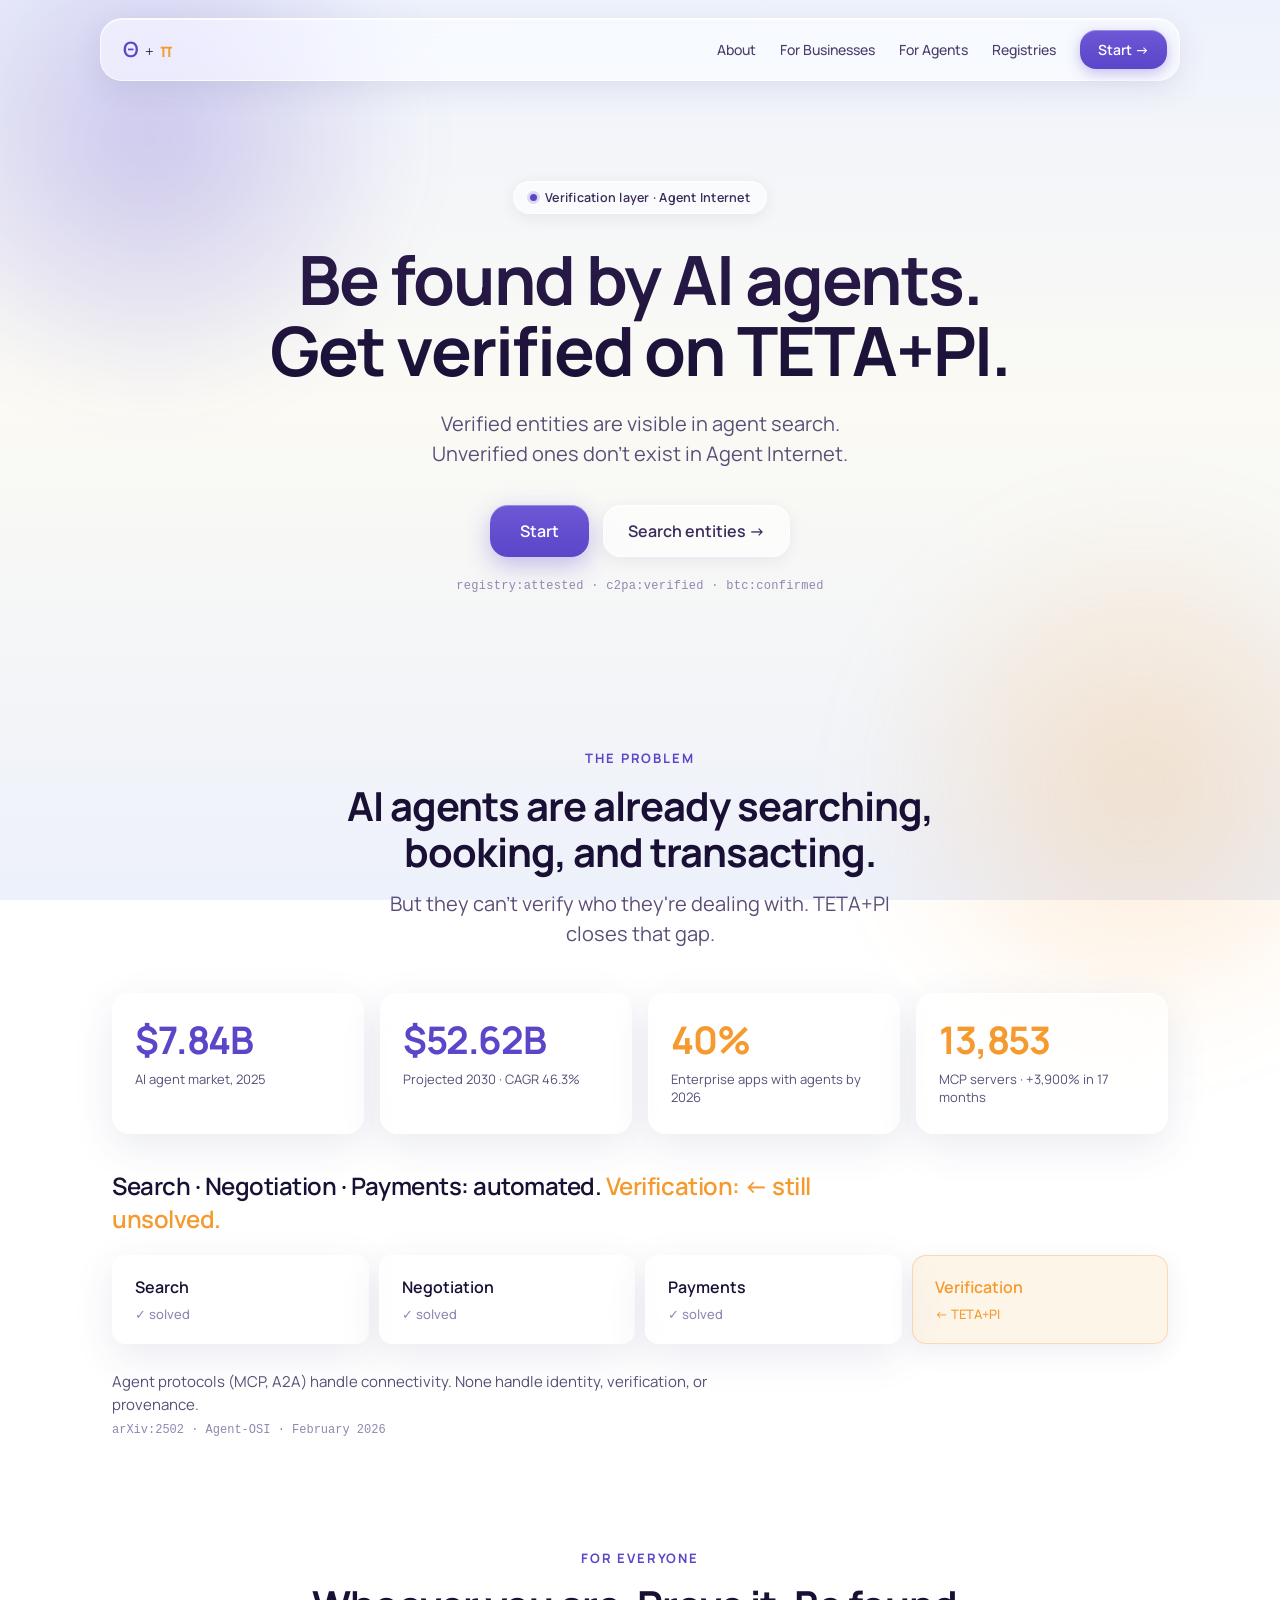
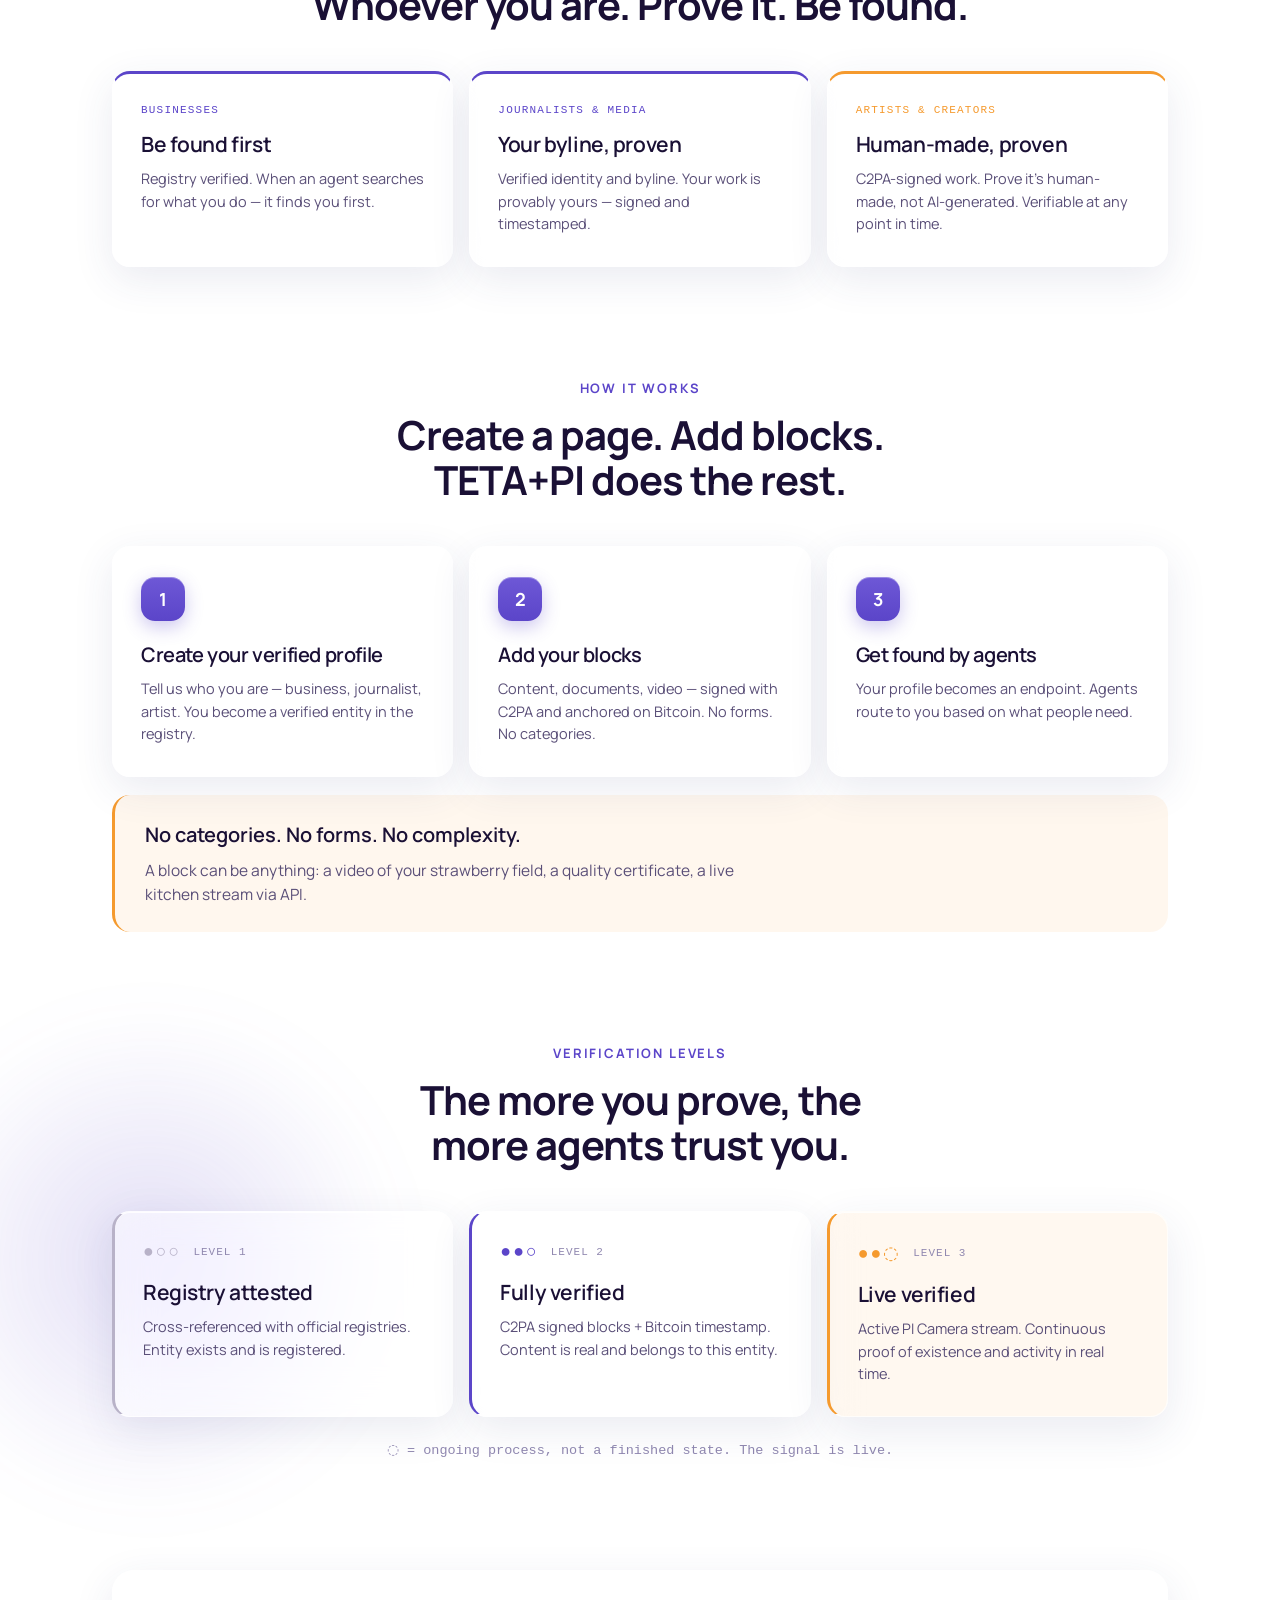
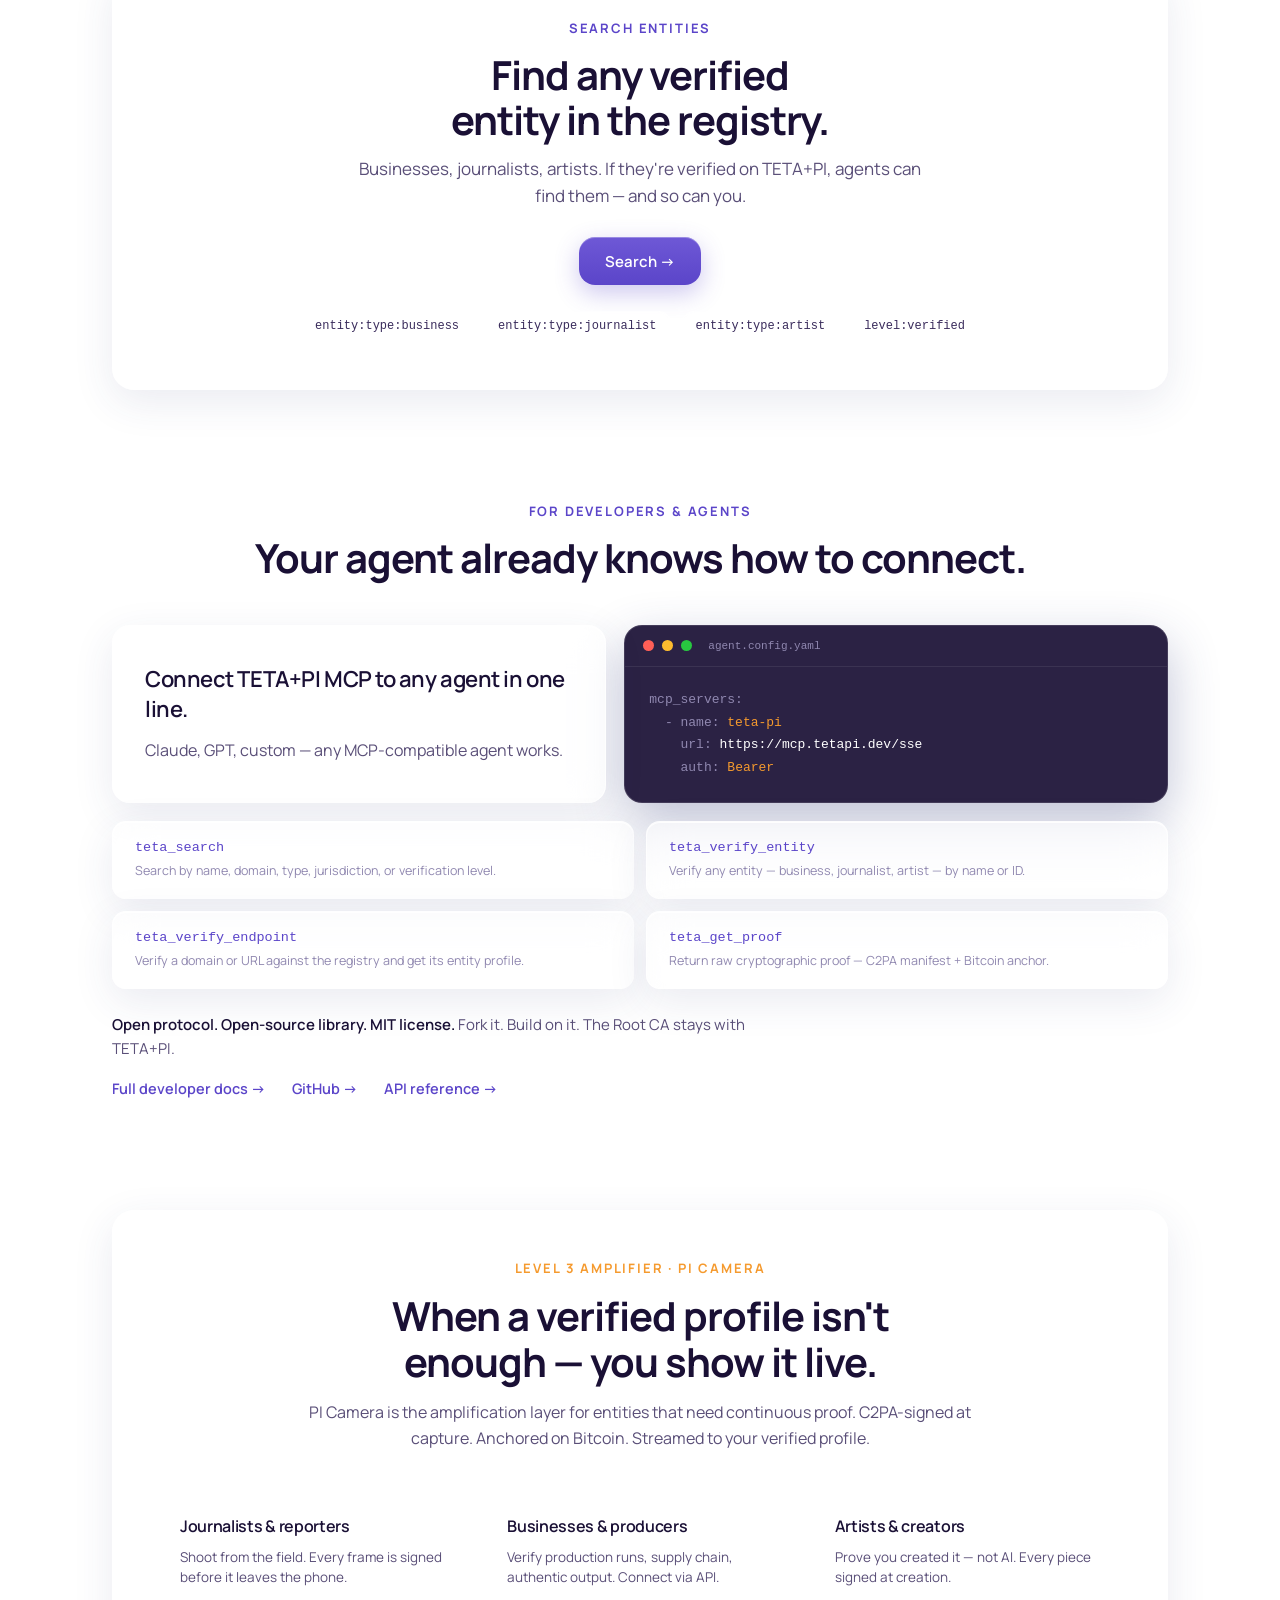
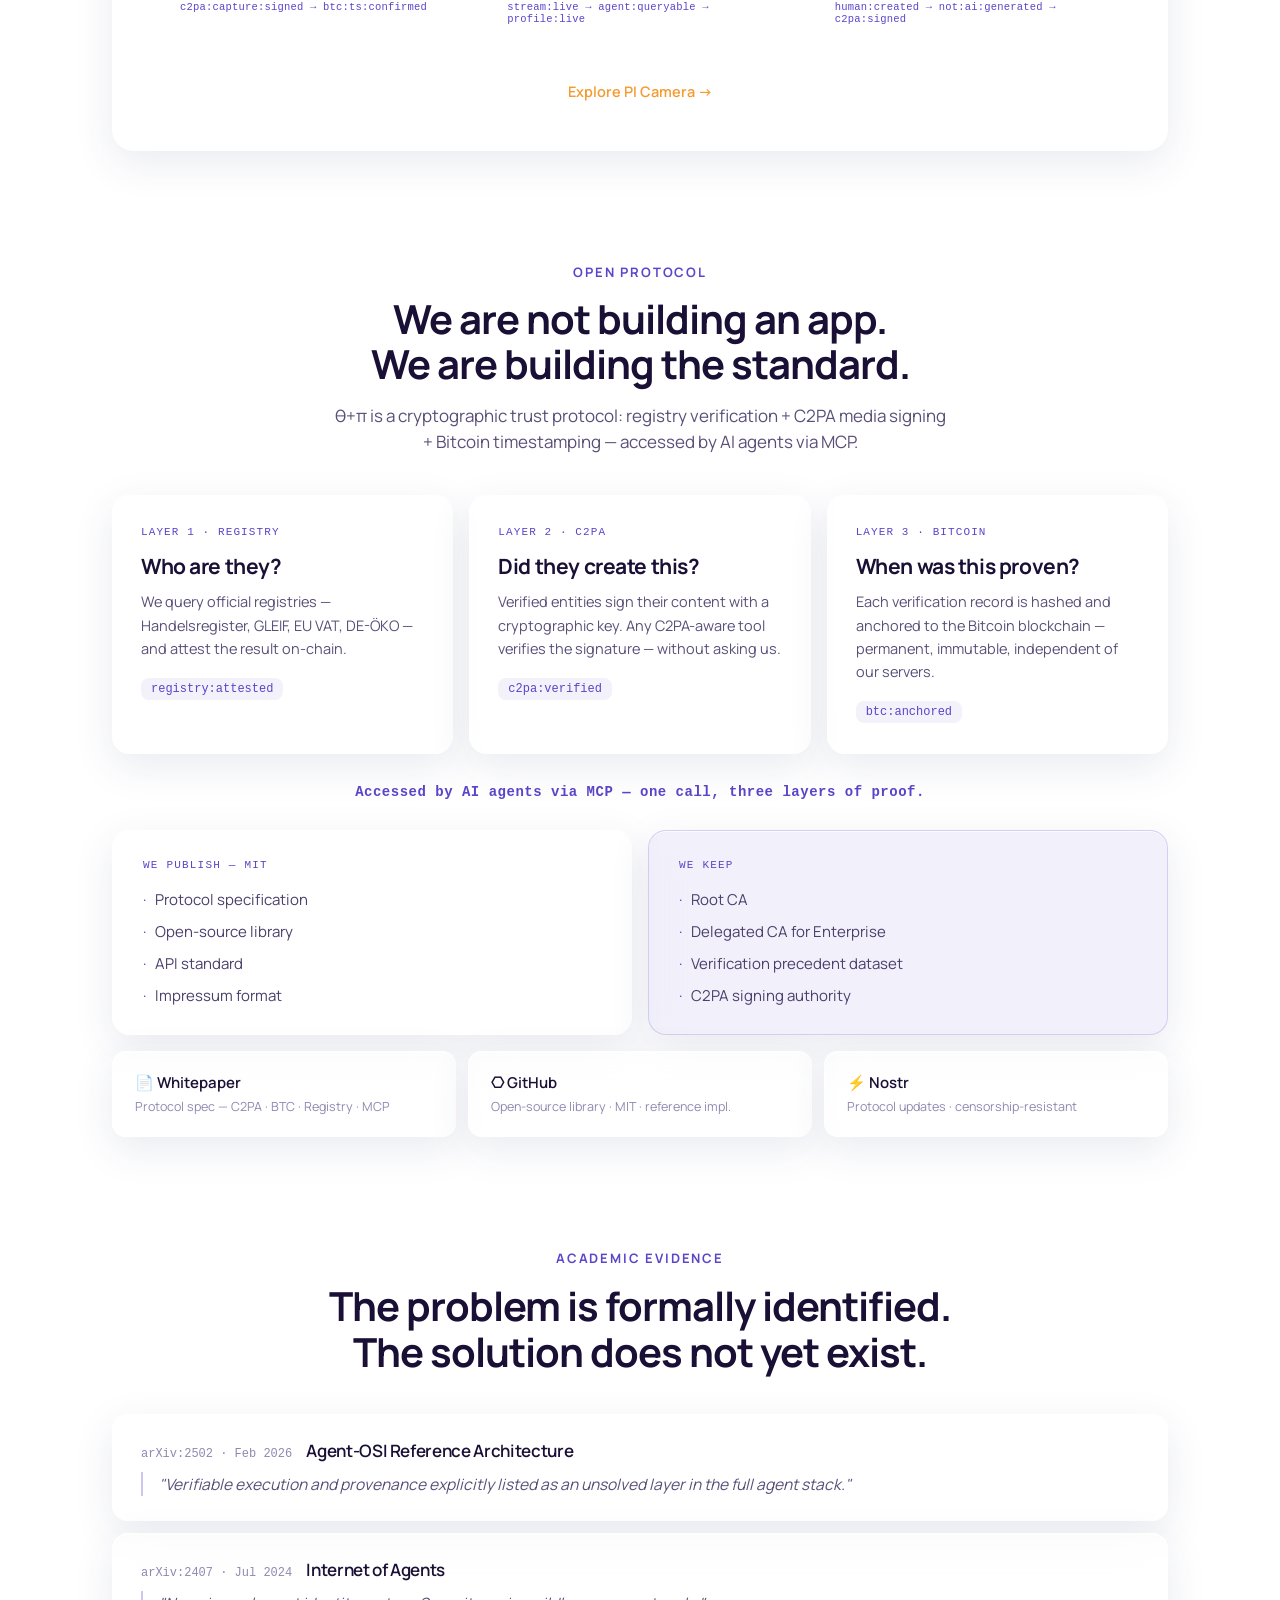
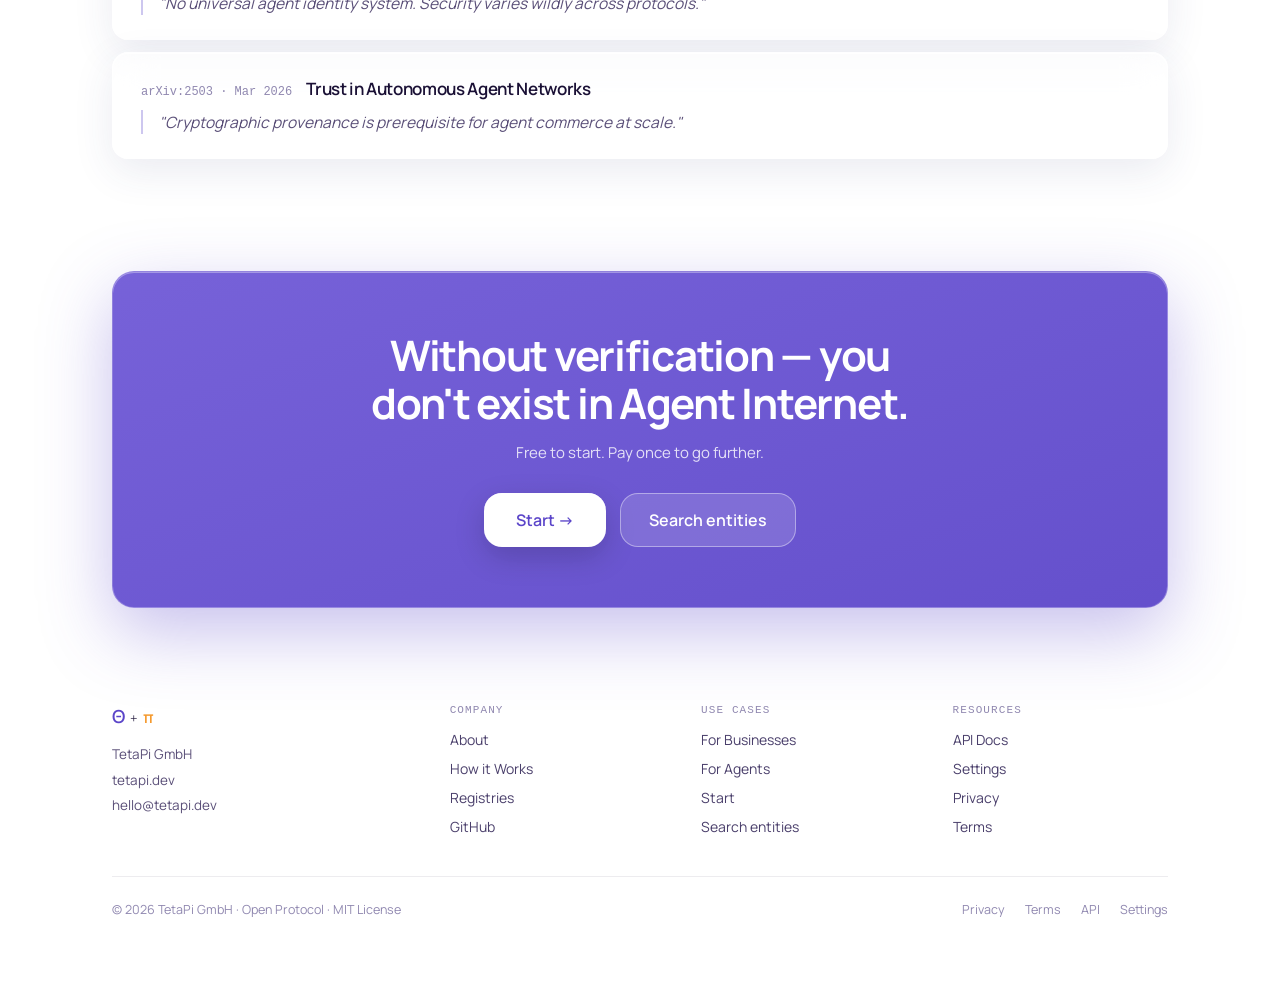
==== landing/index.html @ da352353 "feat: replace Open Protocol analogies with θ+π protocol stack Swap Stripe/Let's Encrypt/Visa compari" ====
<!DOCTYPE html>
<html lang="en">
<head>
<meta charset="utf-8">
<meta name="viewport" content="width=device-width, initial-scale=1">

<title>TETA+PI — Verification Layer for the Agent Internet</title>
<meta name="description" content="Get verified on TETA+PI. Businesses, journalists, and artists verified via registry + C2PA + Bitcoin become discoverable by AI agents through the MCP protocol.">
<link rel="canonical" href="https://tetapi.dev/">
<meta name="robots" content="index, follow">

<meta property="og:type" content="website">
<meta property="og:url" content="https://tetapi.dev/">
<meta property="og:title" content="TETA+PI — Verification Layer for the Agent Internet">
<meta property="og:description" content="Verified entities are visible in agent search. Unverified ones don't exist in Agent Internet. Registry · C2PA · Bitcoin · MCP.">
<meta property="og:image" content="https://tetapi.dev/og-image.png">
<meta property="og:site_name" content="TETA+PI">

<meta name="twitter:card" content="summary_large_image">
<meta name="twitter:title" content="TETA+PI — Verification Layer for the Agent Internet">
<meta name="twitter:description" content="Verified entities are visible in agent search. Unverified ones don't exist in Agent Internet.">
<meta name="twitter:image" content="https://tetapi.dev/og-image.png">

<script type="application/ld+json">
{"@context":"https://schema.org","@type":"Organization","name":"TETA+PI","url":"https://tetapi.dev","description":"Universal verification layer for the agent economy.","email":"hello@tetapi.dev","foundingDate":"2026"}
</script>

<link rel="preconnect" href="https://fonts.googleapis.com">
<link rel="preconnect" href="https://fonts.gstatic.com" crossorigin>
<link href="https://fonts.googleapis.com/css2?family=Manrope:wght@400;500;600;700;800&display=swap" rel="stylesheet">

<style>
html,body{margin:0;padding:0;background:linear-gradient(180deg,#EEF2FC 0%,#FBFAF4 45%,#EDF1FB 100%);background-attachment:fixed}
body{-webkit-font-smoothing:antialiased;font-family:'Manrope','Trebuchet MS','Segoe UI',sans-serif;color:#1A1035}
*,*::before,*::after{box-sizing:border-box}
::selection{background:rgba(91,69,201,.20)}
a{color:inherit;text-decoration:none}
@keyframes floatA{0%,100%{transform:translate(0,0) scale(1)}50%{transform:translate(40px,-30px) scale(1.08)}}
@keyframes floatB{0%,100%{transform:translate(0,0) scale(1)}50%{transform:translate(-50px,40px) scale(1.12)}}
@keyframes floatC{0%,100%{transform:translate(0,0) scale(1)}50%{transform:translate(30px,50px) scale(.92)}}
@keyframes bob{0%,100%{transform:translateY(0)}50%{transform:translateY(-12px)}}
@media(prefers-reduced-motion:reduce){*{animation:none!important}}
[data-reveal]{opacity:0;transform:translateY(20px);transition:opacity .5s ease-out,transform .5s ease-out}
[data-reveal].in{opacity:1;transform:none}
@media(prefers-reduced-motion:reduce){[data-reveal]{opacity:1!important;transform:none!important;transition:none!important}}

/* Nav */
.nav{position:sticky;top:18px;z-index:40;margin:18px auto 0;max-width:1120px;padding:0 20px}
.nav-inner{display:flex;align-items:center;justify-content:space-between;gap:18px;padding:11px 12px 11px 22px;border-radius:22px;background:rgba(255,255,255,.55);border:1px solid rgba(255,255,255,.7);box-shadow:0 8px 30px rgba(45,55,120,.10),inset 0 1px 0 rgba(255,255,255,.8);backdrop-filter:blur(20px) saturate(180%);-webkit-backdrop-filter:blur(20px) saturate(180%)}
.nav-logo{display:flex;align-items:baseline;gap:6px}
.nav-logo .theta{font-size:21px;font-weight:600;color:#5B45C9;line-height:1;letter-spacing:-.5px}
.nav-logo .plus{font-size:15px;font-weight:300;color:#1A1035;line-height:1}
.nav-logo .pi{font-size:19px;font-weight:600;color:#F59A2E;line-height:1}
.nav-links{display:flex;align-items:center;gap:24px}
.nav-links a{font-size:14px;color:#4A3F6B;font-weight:500}
.nav-links a:hover{color:#5B45C9}
.nav-cta,.nav-links a.nav-cta{font-size:14px;font-weight:600;color:#fff;background:linear-gradient(180deg,#6E58D6,#5B45C9);padding:10px 18px;border-radius:16px;box-shadow:0 4px 14px rgba(91,69,201,.34),inset 0 1px 0 rgba(255,255,255,.3)}
.nav-hamburger{display:none;flex-direction:column;gap:5px;cursor:pointer;padding:6px;background:none;border:none}
.nav-hamburger span{width:22px;height:1.5px;background:#1A1035;display:block}
.mobile-menu{display:none;position:fixed;inset:0;z-index:49;background:rgba(238,242,252,.97);backdrop-filter:blur(20px) saturate(140%);-webkit-backdrop-filter:blur(20px) saturate(140%);flex-direction:column;align-items:center;justify-content:center;gap:34px}
.mobile-menu.open{display:flex}
.mobile-menu a{font-size:24px;font-weight:600;color:#1A1035}
.mobile-menu .close-btn{position:absolute;top:24px;right:24px;font-size:28px;color:#1A1035;background:none;border:none;cursor:pointer;padding:8px}

/* Section wrapper */
.section{max-width:1120px;margin:0 auto;padding:56px 32px}
@media(max-width:640px){.section{padding:48px 24px}}

/* Glass card */
.glass{background:rgba(255,255,255,.5);border:1px solid rgba(255,255,255,.7);box-shadow:0 12px 40px rgba(45,55,120,.10),inset 0 1px 0 rgba(255,255,255,.85);backdrop-filter:blur(20px) saturate(140%);-webkit-backdrop-filter:blur(20px) saturate(140%);border-radius:18px}

/* Eyebrow label */
.eyebrow{font-size:13px;font-weight:700;letter-spacing:.14em;text-transform:uppercase;color:#5B45C9;margin-bottom:16px}

/* Buttons */
.btn-primary{display:inline-flex;align-items:center;height:52px;padding:0 30px;font-size:16px;font-weight:600;color:#fff;background:linear-gradient(180deg,#6E58D6,#5B45C9);border-radius:18px;box-shadow:0 8px 24px rgba(91,69,201,.34),inset 0 1px 0 rgba(255,255,255,.3)}
.btn-ghost{display:inline-flex;align-items:center;height:52px;padding:0 24px;font-size:16px;font-weight:600;color:#3A2C5C;background:rgba(255,255,255,.55);border:1px solid rgba(255,255,255,.7);border-radius:18px;box-shadow:0 4px 16px rgba(45,55,120,.08),inset 0 1px 0 rgba(255,255,255,.8);backdrop-filter:blur(14px);-webkit-backdrop-filter:blur(14px)}

/* Grid helpers */
.grid-4{display:grid;grid-template-columns:repeat(4,1fr);gap:16px}
.grid-3{display:grid;grid-template-columns:repeat(3,1fr);gap:16px}
.grid-2{display:grid;grid-template-columns:repeat(2,1fr);gap:16px}
.grid-dev{display:grid;grid-template-columns:1fr 1.1fr;gap:18px;align-items:stretch}
.grid-tools{display:grid;grid-template-columns:repeat(2,1fr);gap:12px}
.grid-res{display:grid;grid-template-columns:repeat(3,1fr);gap:12px}
.grid-pub{display:grid;grid-template-columns:repeat(2,1fr);gap:16px}
.grid-foot{display:grid;grid-template-columns:1.4fr 1fr 1fr 1fr;gap:36px}

@media(max-width:900px){
  .grid-4{grid-template-columns:repeat(2,1fr)}
  .grid-dev{grid-template-columns:1fr}
  .grid-tools{grid-template-columns:1fr}
  .grid-res{grid-template-columns:repeat(2,1fr)}
}
@media(max-width:640px){
  .nav-links{display:none}
  .nav-hamburger{display:flex}
  .float-card{display:none}
  .grid-3,.grid-2,.grid-res{grid-template-columns:1fr}
  .grid-pub{grid-template-columns:1fr}
  .grid-foot{grid-template-columns:1fr 1fr}
}
</style>
</head>
<body>

<!-- colour washes -->
<div style="position:fixed;top:-140px;left:-130px;width:560px;height:560px;border-radius:50%;background:radial-gradient(circle,rgba(91,69,201,.26),transparent 68%);filter:blur(32px);animation:floatA 26s ease-in-out infinite;pointer-events:none;z-index:0"></div>
<div style="position:fixed;bottom:-180px;right:-160px;width:600px;height:600px;border-radius:50%;background:radial-gradient(circle,rgba(245,154,46,.22),transparent 68%);filter:blur(36px);animation:floatB 30s ease-in-out infinite;pointer-events:none;z-index:0"></div>
<div style="position:absolute;top:2600px;left:-110px;width:520px;height:520px;border-radius:50%;background:radial-gradient(circle,rgba(91,69,201,.18),transparent 68%);filter:blur(32px);animation:floatC 28s ease-in-out infinite;pointer-events:none;z-index:0"></div>

<div style="position:relative;z-index:1;overflow:hidden">

<!-- ======== NAV ======== -->
<nav class="nav" id="top">
  <div class="nav-inner">
    <a href="#top" class="nav-logo">
      <span class="theta">Θ</span>
      <span class="plus">+</span>
      <span class="pi">π</span>
    </a>
    <div class="nav-links">
      <a href="https://tetapi.dev/about.html">About</a>
      <a href="https://tetapi.dev/for-businesses.html">For Businesses</a>
      <a href="https://tetapi.dev/for-agents.html">For Agents</a>
      <a href="https://tetapi.dev/registries.html">Registries</a>
      <a href="https://app.tetapi.dev/claim" class="nav-cta">Start →</a>
    </div>
    <button class="nav-hamburger" onclick="document.getElementById('mobile-menu').classList.add('open')" aria-label="Menu">
      <span></span><span></span><span></span>
    </button>
  </div>
</nav>

<!-- mobile menu -->
<div class="mobile-menu" id="mobile-menu">
  <button class="close-btn" onclick="document.getElementById('mobile-menu').classList.remove('open')" aria-label="Close">×</button>
  <a href="https://tetapi.dev/about.html" onclick="document.getElementById('mobile-menu').classList.remove('open')">About</a>
  <a href="https://tetapi.dev/for-businesses.html" onclick="document.getElementById('mobile-menu').classList.remove('open')">For Businesses</a>
  <a href="https://tetapi.dev/for-agents.html" onclick="document.getElementById('mobile-menu').classList.remove('open')">For Agents</a>
  <a href="https://tetapi.dev/registries.html" onclick="document.getElementById('mobile-menu').classList.remove('open')">Registries</a>
  <a href="https://app.tetapi.dev/claim" style="font-size:16px;font-weight:600;color:#fff;background:linear-gradient(180deg,#6E58D6,#5B45C9);padding:14px 30px;border-radius:16px">Start →</a>
</div>

<!-- ======== HERO ======== -->
<section class="section" style="padding-top:100px;padding-bottom:100px;position:relative">
  <div style="text-align:center;max-width:760px;margin:0 auto;position:relative;z-index:2">
    <div style="display:inline-flex;align-items:center;gap:8px;padding:7px 16px;border-radius:18px;background:rgba(255,255,255,.5);border:1px solid rgba(255,255,255,.7);box-shadow:0 4px 16px rgba(45,55,120,.08),inset 0 1px 0 rgba(255,255,255,.8);backdrop-filter:blur(14px);-webkit-backdrop-filter:blur(14px);margin-bottom:30px">
      <span style="width:7px;height:7px;border-radius:50%;background:#5B45C9;box-shadow:0 0 0 3px rgba(91,69,201,.18)"></span>
      <span style="font-size:12.5px;font-weight:600;color:#3A2C5C;letter-spacing:.02em">Verification layer · Agent Internet</span>
    </div>
    <h1 style="font-size:clamp(40px,6vw,68px);font-weight:700;line-height:1.04;letter-spacing:-.03em;margin:0 auto 24px;max-width:760px;text-wrap:balance;background:linear-gradient(180deg,#2A1B4A,#1A1035);-webkit-background-clip:text;background-clip:text;-webkit-text-fill-color:transparent">Be found by AI agents.<br>Get verified on TETA+PI.</h1>
    <p style="font-size:clamp(16px,2vw,20px);font-weight:400;line-height:1.5;color:#5A4F78;max-width:560px;margin:0 auto 36px;text-wrap:pretty">Verified entities are visible in agent search.<br>Unverified ones don't exist in Agent Internet.</p>
    <div style="display:flex;align-items:center;justify-content:center;gap:14px;flex-wrap:wrap">
      <a href="https://app.tetapi.dev/claim" class="btn-primary">Start</a>
      <a href="https://app.tetapi.dev" class="btn-ghost">Search entities →</a>
    </div>
    <div style="font-family:ui-monospace,'SF Mono','Menlo',monospace;font-size:12px;color:#9088B0;margin-top:22px;letter-spacing:.3px">registry:attested · c2pa:verified · btc:confirmed</div>
  </div>
</section>

<!-- ======== PROBLEM ======== -->
<section class="section">
  <div data-reveal style="text-align:center;margin-bottom:44px">
    <div class="eyebrow">The problem</div>
    <h2 style="font-size:clamp(26px,4vw,40px);font-weight:700;letter-spacing:-.025em;line-height:1.14;margin:0 auto 14px;max-width:720px;text-wrap:balance">AI agents are already searching, booking, and transacting.</h2>
    <p style="font-size:clamp(16px,2vw,20px);color:#5A4F78;max-width:560px;margin:0 auto;line-height:1.5">But they can't verify who they're dealing with. TETA+PI closes that gap.</p>
  </div>

  <div class="grid-4" style="margin-bottom:32px">
    <div data-reveal class="glass" style="padding:26px 22px">
      <div style="font-size:clamp(28px,3vw,38px);font-weight:700;letter-spacing:-.03em;color:#5B45C9;line-height:1">$7.84B</div>
      <div style="font-size:13px;color:#5A4F78;line-height:1.45;margin-top:12px">AI agent market, 2025</div>
    </div>
    <div data-reveal class="glass" style="padding:26px 22px">
      <div style="font-size:clamp(28px,3vw,38px);font-weight:700;letter-spacing:-.03em;color:#5B45C9;line-height:1">$52.62B</div>
      <div style="font-size:13px;color:#5A4F78;line-height:1.45;margin-top:12px">Projected 2030 · CAGR 46.3%</div>
    </div>
    <div data-reveal class="glass" style="padding:26px 22px">
      <div style="font-size:clamp(28px,3vw,38px);font-weight:700;letter-spacing:-.03em;color:#F59A2E;line-height:1">40%</div>
      <div style="font-size:13px;color:#5A4F78;line-height:1.45;margin-top:12px">Enterprise apps with agents by 2026</div>
    </div>
    <div data-reveal class="glass" style="padding:26px 22px">
      <div style="font-size:clamp(28px,3vw,38px);font-weight:700;letter-spacing:-.03em;color:#F59A2E;line-height:1">13,853</div>
      <div style="font-size:13px;color:#5A4F78;line-height:1.45;margin-top:12px">MCP servers · +3,900% in 17 months</div>
    </div>
  </div>

  <h3 data-reveal style="font-size:clamp(18px,2.5vw,24px);font-weight:600;letter-spacing:-.02em;line-height:1.35;color:#1A1035;margin:36px 0 20px;max-width:720px">Search · Negotiation · Payments: automated. <span style="color:#F59A2E">Verification: ← still unsolved.</span></h3>
  <div style="display:flex;gap:10px;flex-wrap:wrap">
    <div data-reveal class="glass" style="flex:1;min-width:140px;padding:20px 22px;border-radius:14px">
      <div style="font-size:16px;font-weight:600;color:#1A1035">Search</div>
      <div style="font-size:13px;color:#9088B0;margin-top:7px;font-weight:500">✓ solved</div>
    </div>
    <div data-reveal class="glass" style="flex:1;min-width:140px;padding:20px 22px;border-radius:14px">
      <div style="font-size:16px;font-weight:600;color:#1A1035">Negotiation</div>
      <div style="font-size:13px;color:#9088B0;margin-top:7px;font-weight:500">✓ solved</div>
    </div>
    <div data-reveal class="glass" style="flex:1;min-width:140px;padding:20px 22px;border-radius:14px">
      <div style="font-size:16px;font-weight:600;color:#1A1035">Payments</div>
      <div style="font-size:13px;color:#9088B0;margin-top:7px;font-weight:500">✓ solved</div>
    </div>
    <div data-reveal style="flex:1;min-width:140px;padding:20px 22px;border-radius:14px;background:rgba(245,154,46,.10);border:1px solid rgba(245,154,46,.3);box-shadow:0 8px 26px rgba(45,55,120,.08);backdrop-filter:blur(10px);-webkit-backdrop-filter:blur(10px)">
      <div style="font-size:16px;font-weight:600;color:#F59A2E">Verification</div>
      <div style="font-size:13px;color:#F59A2E;margin-top:7px;font-weight:500">← TETA+PI</div>
    </div>
  </div>
  <p data-reveal style="font-size:15px;color:#5A4F78;margin:26px 0 6px;max-width:600px;line-height:1.55">Agent protocols (MCP, A2A) handle connectivity. None handle identity, verification, or provenance.</p>
  <div data-reveal style="font-family:ui-monospace,'SF Mono','Menlo',monospace;font-size:12px;color:#9088B0">arXiv:2502 · Agent-OSI · February 2026</div>
</section>

<!-- ======== FOR EVERYONE ======== -->
<section class="section" id="who">
  <div data-reveal style="text-align:center;margin-bottom:44px">
    <div class="eyebrow">For everyone</div>
    <h2 style="font-size:clamp(26px,4vw,40px);font-weight:700;letter-spacing:-.025em;line-height:1.12;margin:0;text-wrap:balance">Whoever you are. Prove it. Be found.</h2>
  </div>
  <div class="grid-3">
    <div data-reveal class="glass" style="padding:30px 28px;border-top:3px solid #5B45C9">
      <div style="font-family:ui-monospace,'SF Mono','Menlo',monospace;font-size:11px;letter-spacing:1.2px;text-transform:uppercase;color:#5B45C9;margin-bottom:14px">Businesses</div>
      <div style="font-size:21px;font-weight:600;letter-spacing:-.02em;margin-bottom:10px">Be found first</div>
      <div style="font-size:14.5px;color:#5A4F78;line-height:1.55">Registry verified. When an agent searches for what you do — it finds you first.</div>
    </div>
    <div data-reveal class="glass" style="padding:30px 28px;border-top:3px solid #5B45C9">
      <div style="font-family:ui-monospace,'SF Mono','Menlo',monospace;font-size:11px;letter-spacing:1.2px;text-transform:uppercase;color:#5B45C9;margin-bottom:14px">Journalists &amp; Media</div>
      <div style="font-size:21px;font-weight:600;letter-spacing:-.02em;margin-bottom:10px">Your byline, proven</div>
      <div style="font-size:14.5px;color:#5A4F78;line-height:1.55">Verified identity and byline. Your work is provably yours — signed and timestamped.</div>
    </div>
    <div data-reveal class="glass" style="padding:30px 28px;border-top:3px solid #F59A2E">
      <div style="font-family:ui-monospace,'SF Mono','Menlo',monospace;font-size:11px;letter-spacing:1.2px;text-transform:uppercase;color:#F59A2E;margin-bottom:14px">Artists &amp; Creators</div>
      <div style="font-size:21px;font-weight:600;letter-spacing:-.02em;margin-bottom:10px">Human-made, proven</div>
      <div style="font-size:14.5px;color:#5A4F78;line-height:1.55">C2PA-signed work. Prove it's human-made, not AI-generated. Verifiable at any point in time.</div>
    </div>
  </div>
</section>

<!-- ======== HOW IT WORKS ======== -->
<section class="section">
  <div data-reveal style="text-align:center;margin-bottom:44px">
    <div class="eyebrow">How it works</div>
    <h2 style="font-size:clamp(26px,4vw,40px);font-weight:700;letter-spacing:-.025em;line-height:1.12;margin:0 auto;max-width:680px;text-wrap:balance">Create a page. Add blocks. TETA+PI does the rest.</h2>
  </div>
  <div class="grid-3" style="margin-bottom:18px">
    <div data-reveal class="glass" style="padding:30px 28px">
      <div style="width:44px;height:44px;border-radius:14px;display:flex;align-items:center;justify-content:center;font-size:18px;font-weight:700;color:#fff;background:linear-gradient(180deg,#6E58D6,#5B45C9);box-shadow:0 6px 18px rgba(91,69,201,.3),inset 0 1px 0 rgba(255,255,255,.3)">1</div>
      <div style="font-size:20px;font-weight:600;letter-spacing:-.02em;margin:20px 0 10px">Create your verified profile</div>
      <div style="font-size:14.5px;color:#5A4F78;line-height:1.55">Tell us who you are — business, journalist, artist. You become a verified entity in the registry.</div>
    </div>
    <div data-reveal class="glass" style="padding:30px 28px">
      <div style="width:44px;height:44px;border-radius:14px;display:flex;align-items:center;justify-content:center;font-size:18px;font-weight:700;color:#fff;background:linear-gradient(180deg,#6E58D6,#5B45C9);box-shadow:0 6px 18px rgba(91,69,201,.3),inset 0 1px 0 rgba(255,255,255,.3)">2</div>
      <div style="font-size:20px;font-weight:600;letter-spacing:-.02em;margin:20px 0 10px">Add your blocks</div>
      <div style="font-size:14.5px;color:#5A4F78;line-height:1.55">Content, documents, video — signed with C2PA and anchored on Bitcoin. No forms. No categories.</div>
    </div>
    <div data-reveal class="glass" style="padding:30px 28px">
      <div style="width:44px;height:44px;border-radius:14px;display:flex;align-items:center;justify-content:center;font-size:18px;font-weight:700;color:#fff;background:linear-gradient(180deg,#6E58D6,#5B45C9);box-shadow:0 6px 18px rgba(91,69,201,.3),inset 0 1px 0 rgba(255,255,255,.3)">3</div>
      <div style="font-size:20px;font-weight:600;letter-spacing:-.02em;margin:20px 0 10px">Get found by agents</div>
      <div style="font-size:14.5px;color:#5A4F78;line-height:1.55">Your profile becomes an endpoint. Agents route to you based on what people need.</div>
    </div>
  </div>
  <div data-reveal style="padding:26px 30px;border-radius:18px;border-left:3px solid #F59A2E;background:rgba(245,154,46,.08)">
    <p style="font-size:20px;font-weight:600;color:#1A1035;margin:0">No categories. No forms. No complexity.</p>
    <p style="font-size:15.5px;color:#5A4F78;line-height:1.55;margin:10px 0 0;max-width:640px">A block can be anything: a video of your strawberry field, a quality certificate, a live kitchen stream via API.</p>
  </div>
</section>

<!-- ======== VERIFICATION LEVELS ======== -->
<section class="section">
  <div data-reveal style="text-align:center;margin-bottom:44px">
    <div class="eyebrow">Verification levels</div>
    <h2 style="font-size:clamp(26px,4vw,40px);font-weight:700;letter-spacing:-.025em;line-height:1.12;margin:0 auto;max-width:680px;text-wrap:balance">The more you prove, the more agents trust you.</h2>
  </div>
  <div class="grid-3">
    <div data-reveal class="glass" style="padding:30px 28px;border-left:3px solid #B8B2C8">
      <div style="display:flex;align-items:center;gap:12px;margin-bottom:16px">
        <span style="font-family:ui-monospace,'SF Mono','Menlo',monospace;font-size:18px;color:#B8B2C8;letter-spacing:2px">●○○</span>
        <span style="font-family:ui-monospace,'SF Mono','Menlo',monospace;font-size:11px;letter-spacing:1px;text-transform:uppercase;color:#9088B0">Level 1</span>
      </div>
      <div style="font-size:21px;font-weight:600;letter-spacing:-.02em;margin-bottom:10px">Registry attested</div>
      <div style="font-size:14.5px;color:#5A4F78;line-height:1.55">Cross-referenced with official registries. Entity exists and is registered.</div>
    </div>
    <div data-reveal class="glass" style="padding:30px 28px;border-left:3px solid #5B45C9">
      <div style="display:flex;align-items:center;gap:12px;margin-bottom:16px">
        <span style="font-family:ui-monospace,'SF Mono','Menlo',monospace;font-size:18px;color:#5B45C9;letter-spacing:2px">●●○</span>
        <span style="font-family:ui-monospace,'SF Mono','Menlo',monospace;font-size:11px;letter-spacing:1px;text-transform:uppercase;color:#9088B0">Level 2</span>
      </div>
      <div style="font-size:21px;font-weight:600;letter-spacing:-.02em;margin-bottom:10px">Fully verified</div>
      <div style="font-size:14.5px;color:#5A4F78;line-height:1.55">C2PA signed blocks + Bitcoin timestamp. Content is real and belongs to this entity.</div>
    </div>
    <div data-reveal style="padding:30px 28px;border-radius:18px;background:rgba(245,154,46,.07);border:1px solid rgba(255,255,255,.7);border-left:3px solid #F59A2E;box-shadow:0 14px 44px rgba(45,55,120,.10),inset 0 1px 0 rgba(255,255,255,.85);backdrop-filter:blur(20px) saturate(140%);-webkit-backdrop-filter:blur(20px) saturate(140%)">
      <div style="display:flex;align-items:center;gap:12px;margin-bottom:16px">
        <span style="font-family:ui-monospace,'SF Mono','Menlo',monospace;font-size:18px;color:#F59A2E;letter-spacing:2px">●●◌</span>
        <span style="font-family:ui-monospace,'SF Mono','Menlo',monospace;font-size:11px;letter-spacing:1px;text-transform:uppercase;color:#9088B0">Level 3</span>
      </div>
      <div style="font-size:21px;font-weight:600;letter-spacing:-.02em;margin-bottom:10px">Live verified</div>
      <div style="font-size:14.5px;color:#5A4F78;line-height:1.55">Active PI Camera stream. Continuous proof of existence and activity in real time.</div>
    </div>
  </div>
  <p data-reveal style="font-size:13.5px;color:#9088B0;margin:24px 0 0;text-align:center;font-family:ui-monospace,'SF Mono','Menlo',monospace">◌ = ongoing process, not a finished state. The signal is live.</p>
</section>

<!-- ======== SEARCH ENTITIES ======== -->
<section class="section">
  <div data-reveal class="glass" style="padding:48px 44px;border-radius:22px;text-align:center">
    <div class="eyebrow">Search entities</div>
    <h2 style="font-size:clamp(26px,4vw,40px);font-weight:700;letter-spacing:-.025em;line-height:1.12;margin:0 auto 14px;max-width:600px;text-wrap:balance">Find any verified entity in the registry.</h2>
    <p style="font-size:17px;color:#5A4F78;line-height:1.55;max-width:580px;margin:0 auto 28px">Businesses, journalists, artists. If they're verified on TETA+PI, agents can find them — and so can you.</p>
    <a href="https://app.tetapi.dev" style="display:inline-flex;align-items:center;height:48px;padding:0 26px;font-size:15px;font-weight:600;color:#fff;background:linear-gradient(180deg,#6E58D6,#5B45C9);border-radius:16px;box-shadow:0 8px 24px rgba(91,69,201,.3),inset 0 1px 0 rgba(255,255,255,.3)">Search →</a>
    <div style="display:flex;gap:9px;flex-wrap:wrap;justify-content:center;margin-top:26px">
      <span style="font-family:ui-monospace,'SF Mono','Menlo',monospace;font-size:12px;font-weight:500;color:#3A2C5C;padding:7px 14px;border-radius:14px;background:rgba(255,255,255,.6);border:1px solid rgba(255,255,255,.8);box-shadow:inset 0 1px 0 rgba(255,255,255,.9)">entity:type:business</span>
      <span style="font-family:ui-monospace,'SF Mono','Menlo',monospace;font-size:12px;font-weight:500;color:#3A2C5C;padding:7px 14px;border-radius:14px;background:rgba(255,255,255,.6);border:1px solid rgba(255,255,255,.8);box-shadow:inset 0 1px 0 rgba(255,255,255,.9)">entity:type:journalist</span>
      <span style="font-family:ui-monospace,'SF Mono','Menlo',monospace;font-size:12px;font-weight:500;color:#3A2C5C;padding:7px 14px;border-radius:14px;background:rgba(255,255,255,.6);border:1px solid rgba(255,255,255,.8);box-shadow:inset 0 1px 0 rgba(255,255,255,.9)">entity:type:artist</span>
      <span style="font-family:ui-monospace,'SF Mono','Menlo',monospace;font-size:12px;font-weight:500;color:#3A2C5C;padding:7px 14px;border-radius:14px;background:rgba(255,255,255,.6);border:1px solid rgba(255,255,255,.8);box-shadow:inset 0 1px 0 rgba(255,255,255,.9)">level:verified</span>
    </div>
  </div>
</section>

<!-- ======== FOR DEVELOPERS ======== -->
<section class="section" id="developers">
  <div data-reveal style="text-align:center;margin-bottom:44px">
    <div class="eyebrow">For developers &amp; agents</div>
    <h2 style="font-size:clamp(26px,4vw,40px);font-weight:700;letter-spacing:-.025em;line-height:1.12;margin:0;text-wrap:balance">Your agent already knows how to connect.</h2>
  </div>
  <div class="grid-dev" style="margin-bottom:18px">
    <div data-reveal class="glass" style="padding:32px;display:flex;flex-direction:column;justify-content:center">
      <p style="font-size:22px;font-weight:600;letter-spacing:-.02em;margin:0 0 14px">Connect TETA+PI MCP to any agent in one line.</p>
      <p style="font-size:16px;color:#5A4F78;line-height:1.6;margin:0">Claude, GPT, custom — any MCP-compatible agent works.</p>
    </div>
    <div data-reveal style="border-radius:18px;overflow:hidden;background:rgba(26,16,53,.92);border:1px solid rgba(255,255,255,.12);box-shadow:0 18px 50px rgba(45,55,120,.30)">
      <div style="display:flex;align-items:center;gap:8px;padding:14px 18px;border-bottom:1px solid rgba(255,255,255,.08)">
        <span style="width:11px;height:11px;border-radius:50%;background:#FF5F57"></span>
        <span style="width:11px;height:11px;border-radius:50%;background:#FEBC2E"></span>
        <span style="width:11px;height:11px;border-radius:50%;background:#28C840"></span>
        <span style="margin-left:8px;font-family:ui-monospace,'SF Mono','Menlo',monospace;font-size:11px;color:#9088B0">agent.config.yaml</span>
      </div>
      <pre style="margin:0;padding:22px 24px;font-family:ui-monospace,'SF Mono','Menlo',monospace;font-size:13px;line-height:1.75;color:#C9B8E8"><span style="color:#9088B0">mcp_servers:</span>
  <span style="color:#9088B0">- name:</span> <span style="color:#F59A2E">teta-pi</span>
    <span style="color:#9088B0">url:</span> <span style="color:#fff">https://mcp.tetapi.dev/sse</span>
    <span style="color:#9088B0">auth:</span> <span style="color:#F59A2E">Bearer</span></pre>
    </div>
  </div>
  <div class="grid-tools" style="margin-bottom:24px">
    <div data-reveal class="glass" style="padding:18px 22px;border-radius:14px">
      <div style="font-family:ui-monospace,'SF Mono','Menlo',monospace;font-size:13.5px;color:#5B45C9">teta_search</div>
      <div style="font-size:12.5px;color:#9088B0;margin-top:7px;line-height:1.45">Search by name, domain, type, jurisdiction, or verification level.</div>
    </div>
    <div data-reveal class="glass" style="padding:18px 22px;border-radius:14px">
      <div style="font-family:ui-monospace,'SF Mono','Menlo',monospace;font-size:13.5px;color:#5B45C9">teta_verify_entity</div>
      <div style="font-size:12.5px;color:#9088B0;margin-top:7px;line-height:1.45">Verify any entity — business, journalist, artist — by name or ID.</div>
    </div>
    <div data-reveal class="glass" style="padding:18px 22px;border-radius:14px">
      <div style="font-family:ui-monospace,'SF Mono','Menlo',monospace;font-size:13.5px;color:#5B45C9">teta_verify_endpoint</div>
      <div style="font-size:12.5px;color:#9088B0;margin-top:7px;line-height:1.45">Verify a domain or URL against the registry and get its entity profile.</div>
    </div>
    <div data-reveal class="glass" style="padding:18px 22px;border-radius:14px">
      <div style="font-family:ui-monospace,'SF Mono','Menlo',monospace;font-size:13.5px;color:#5B45C9">teta_get_proof</div>
      <div style="font-size:12.5px;color:#9088B0;margin-top:7px;line-height:1.45">Return raw cryptographic proof — C2PA manifest + Bitcoin anchor.</div>
    </div>
  </div>
  <p data-reveal style="font-size:15px;color:#5A4F78;line-height:1.6;margin:0 0 18px;max-width:680px"><span style="font-weight:600;color:#1A1035">Open protocol. Open-source library. MIT license.</span> Fork it. Build on it. The Root CA stays with TETA+PI.</p>
  <div data-reveal style="display:flex;gap:26px;flex-wrap:wrap">
    <a href="#protocol" style="font-size:14.5px;font-weight:600;color:#5B45C9">Full developer docs →</a>
    <a href="https://github.com/teta-pi" target="_blank" rel="noopener" style="font-size:14.5px;font-weight:600;color:#5B45C9">GitHub →</a>
    <a href="#developers" style="font-size:14.5px;font-weight:600;color:#5B45C9">API reference →</a>
  </div>
</section>

<!-- ======== PI CAMERA ======== -->
<section class="section" id="camera">
  <div data-reveal class="glass" style="padding:48px 44px;border-radius:22px">
    <div style="text-align:center;margin-bottom:38px">
      <div style="font-size:13px;font-weight:700;letter-spacing:.14em;text-transform:uppercase;color:#F59A2E;margin-bottom:16px">Level 3 amplifier · PI Camera</div>
      <h2 style="font-size:clamp(26px,4vw,40px);font-weight:700;letter-spacing:-.025em;line-height:1.14;margin:0 auto 16px;max-width:680px;text-wrap:balance">When a verified profile isn't enough — you show it live.</h2>
      <p style="font-size:16px;color:#5A4F78;line-height:1.6;max-width:680px;margin:0 auto">PI Camera is the amplification layer for entities that need continuous proof. C2PA-signed at capture. Anchored on Bitcoin. Streamed to your verified profile.</p>
    </div>
    <div class="grid-3" style="margin-bottom:30px">
      <div style="padding:24px 22px;border-radius:16px;background:rgba(255,255,255,.62);border:1px solid rgba(255,255,255,.8);box-shadow:inset 0 1px 0 rgba(255,255,255,.9)">
        <div style="font-size:16px;font-weight:600;letter-spacing:-.02em;margin-bottom:10px">Journalists &amp; reporters</div>
        <div style="font-size:13.5px;color:#5A4F78;line-height:1.5;margin-bottom:14px">Shoot from the field. Every frame is signed before it leaves the phone.</div>
        <div style="font-family:ui-monospace,'SF Mono','Menlo',monospace;font-size:10.5px;color:#5B45C9;letter-spacing:.2px">c2pa:capture:signed → btc:ts:confirmed</div>
      </div>
      <div style="padding:24px 22px;border-radius:16px;background:rgba(255,255,255,.62);border:1px solid rgba(255,255,255,.8);box-shadow:inset 0 1px 0 rgba(255,255,255,.9)">
        <div style="font-size:16px;font-weight:600;letter-spacing:-.02em;margin-bottom:10px">Businesses &amp; producers</div>
        <div style="font-size:13.5px;color:#5A4F78;line-height:1.5;margin-bottom:14px">Verify production runs, supply chain, authentic output. Connect via API.</div>
        <div style="font-family:ui-monospace,'SF Mono','Menlo',monospace;font-size:10.5px;color:#5B45C9;letter-spacing:.2px">stream:live → agent:queryable → profile:live</div>
      </div>
      <div style="padding:24px 22px;border-radius:16px;background:rgba(255,255,255,.62);border:1px solid rgba(255,255,255,.8);box-shadow:inset 0 1px 0 rgba(255,255,255,.9)">
        <div style="font-size:16px;font-weight:600;letter-spacing:-.02em;margin-bottom:10px">Artists &amp; creators</div>
        <div style="font-size:13.5px;color:#5A4F78;line-height:1.5;margin-bottom:14px">Prove you created it — not AI. Every piece signed at creation.</div>
        <div style="font-family:ui-monospace,'SF Mono','Menlo',monospace;font-size:10.5px;color:#5B45C9;letter-spacing:.2px">human:created → not:ai:generated → c2pa:signed</div>
      </div>
    </div>
    <div style="text-align:center">
      <a href="#camera" style="font-size:14.5px;font-weight:600;color:#F59A2E">Explore PI Camera →</a>
    </div>
  </div>
</section>

<!-- ======== OPEN PROTOCOL ======== -->
<section class="section" id="protocol">
  <div data-reveal style="text-align:center;margin-bottom:40px">
    <div class="eyebrow">Open protocol</div>
    <h2 style="font-size:clamp(26px,4vw,40px);font-weight:700;letter-spacing:-.025em;line-height:1.12;margin:0 auto 16px;max-width:680px;text-wrap:balance">We are not building an app. We are building the standard.</h2>
    <p style="font-size:17px;color:#5A4F78;max-width:620px;margin:0 auto;line-height:1.55">θ+π is a cryptographic trust protocol: registry verification + C2PA media signing + Bitcoin timestamping — accessed by AI agents via MCP.</p>
  </div>
  <div class="grid-3" style="margin-bottom:30px">
    <div data-reveal class="glass" style="padding:30px 28px">
      <div style="font-family:ui-monospace,'SF Mono','Menlo',monospace;font-size:11px;letter-spacing:1.1px;text-transform:uppercase;color:#5B45C9;margin-bottom:14px">Layer 1 · Registry</div>
      <div style="font-size:21px;font-weight:700;letter-spacing:-.02em;margin-bottom:10px">Who are they?</div>
      <div style="font-size:14.5px;color:#5A4F78;line-height:1.6">We query official registries — Handelsregister, GLEIF, EU VAT, DE-ÖKO — and attest the result on-chain.</div>
      <div style="margin-top:18px;font-family:ui-monospace,'SF Mono','Menlo',monospace;font-size:12px;color:#5B45C9;background:rgba(91,69,201,.07);display:inline-block;padding:4px 10px;border-radius:8px">registry:attested</div>
    </div>
    <div data-reveal class="glass" style="padding:30px 28px">
      <div style="font-family:ui-monospace,'SF Mono','Menlo',monospace;font-size:11px;letter-spacing:1.1px;text-transform:uppercase;color:#5B45C9;margin-bottom:14px">Layer 2 · C2PA</div>
      <div style="font-size:21px;font-weight:700;letter-spacing:-.02em;margin-bottom:10px">Did they create this?</div>
      <div style="font-size:14.5px;color:#5A4F78;line-height:1.6">Verified entities sign their content with a cryptographic key. Any C2PA-aware tool verifies the signature — without asking us.</div>
      <div style="margin-top:18px;font-family:ui-monospace,'SF Mono','Menlo',monospace;font-size:12px;color:#5B45C9;background:rgba(91,69,201,.07);display:inline-block;padding:4px 10px;border-radius:8px">c2pa:verified</div>
    </div>
    <div data-reveal class="glass" style="padding:30px 28px">
      <div style="font-family:ui-monospace,'SF Mono','Menlo',monospace;font-size:11px;letter-spacing:1.1px;text-transform:uppercase;color:#5B45C9;margin-bottom:14px">Layer 3 · Bitcoin</div>
      <div style="font-size:21px;font-weight:700;letter-spacing:-.02em;margin-bottom:10px">When was this proven?</div>
      <div style="font-size:14.5px;color:#5A4F78;line-height:1.6">Each verification record is hashed and anchored to the Bitcoin blockchain — permanent, immutable, independent of our servers.</div>
      <div style="margin-top:18px;font-family:ui-monospace,'SF Mono','Menlo',monospace;font-size:12px;color:#5B45C9;background:rgba(91,69,201,.07);display:inline-block;padding:4px 10px;border-radius:8px">btc:anchored</div>
    </div>
  </div>
  <div data-reveal style="text-align:center;font-family:ui-monospace,'SF Mono','Menlo',monospace;font-size:14px;font-weight:600;color:#5B45C9;letter-spacing:.5px;margin-bottom:30px">Accessed by AI agents via MCP — one call, three layers of proof.</div>
  <div class="grid-pub" style="margin-bottom:16px">
    <div data-reveal class="glass" style="padding:28px 30px">
      <div style="font-family:ui-monospace,'SF Mono','Menlo',monospace;font-size:11px;letter-spacing:1.2px;text-transform:uppercase;color:#5B45C9;margin-bottom:18px">We publish — MIT</div>
      <div style="display:flex;flex-direction:column;gap:11px">
        <div style="display:flex;align-items:baseline;gap:9px;font-size:15px;color:#4A3F6B"><span style="color:#5B45C9">·</span>Protocol specification</div>
        <div style="display:flex;align-items:baseline;gap:9px;font-size:15px;color:#4A3F6B"><span style="color:#5B45C9">·</span>Open-source library</div>
        <div style="display:flex;align-items:baseline;gap:9px;font-size:15px;color:#4A3F6B"><span style="color:#5B45C9">·</span>API standard</div>
        <div style="display:flex;align-items:baseline;gap:9px;font-size:15px;color:#4A3F6B"><span style="color:#5B45C9">·</span>Impressum format</div>
      </div>
    </div>
    <div data-reveal style="padding:28px 30px;border-radius:18px;background:rgba(91,69,201,.08);border:1px solid rgba(91,69,201,.2);box-shadow:0 12px 40px rgba(45,55,120,.10),inset 0 1px 0 rgba(255,255,255,.7);backdrop-filter:blur(20px) saturate(140%);-webkit-backdrop-filter:blur(20px) saturate(140%)">
      <div style="font-family:ui-monospace,'SF Mono','Menlo',monospace;font-size:11px;letter-spacing:1.2px;text-transform:uppercase;color:#5B45C9;margin-bottom:18px">We keep</div>
      <div style="display:flex;flex-direction:column;gap:11px">
        <div style="display:flex;align-items:baseline;gap:9px;font-size:15px;color:#4A3F6B"><span style="color:#5B45C9">·</span>Root CA</div>
        <div style="display:flex;align-items:baseline;gap:9px;font-size:15px;color:#4A3F6B"><span style="color:#5B45C9">·</span>Delegated CA for Enterprise</div>
        <div style="display:flex;align-items:baseline;gap:9px;font-size:15px;color:#4A3F6B"><span style="color:#5B45C9">·</span>Verification precedent dataset</div>
        <div style="display:flex;align-items:baseline;gap:9px;font-size:15px;color:#4A3F6B"><span style="color:#5B45C9">·</span>C2PA signing authority</div>
      </div>
    </div>
  </div>
  <div class="grid-res">
    <a href="#protocol" data-reveal class="glass" style="display:block;padding:20px 22px;border-radius:14px">
      <div style="font-size:15px;font-weight:600;color:#1A1035;margin-bottom:5px">📄 Whitepaper</div>
      <div style="font-size:12.5px;color:#9088B0;line-height:1.45">Protocol spec — C2PA · BTC · Registry · MCP</div>
    </a>
    <a href="https://github.com/teta-pi" target="_blank" rel="noopener" data-reveal class="glass" style="display:block;padding:20px 22px;border-radius:14px">
      <div style="font-size:15px;font-weight:600;color:#1A1035;margin-bottom:5px">⎔ GitHub</div>
      <div style="font-size:12.5px;color:#9088B0;line-height:1.45">Open-source library · MIT · reference impl.</div>
    </a>
    <a href="#protocol" data-reveal class="glass" style="display:block;padding:20px 22px;border-radius:14px">
      <div style="font-size:15px;font-weight:600;color:#1A1035;margin-bottom:5px">⚡ Nostr</div>
      <div style="font-size:12.5px;color:#9088B0;line-height:1.45">Protocol updates · censorship-resistant</div>
    </a>
  </div>
</section>

<!-- ======== ACADEMIC EVIDENCE ======== -->
<section class="section">
  <div data-reveal style="text-align:center;margin-bottom:40px">
    <div class="eyebrow">Academic evidence</div>
    <h2 style="font-size:clamp(26px,4vw,40px);font-weight:700;letter-spacing:-.025em;line-height:1.14;margin:0 auto;max-width:680px;text-wrap:balance">The problem is formally identified. The solution does not yet exist.</h2>
  </div>
  <div style="display:flex;flex-direction:column;gap:12px">
    <div data-reveal class="glass" style="padding:24px 28px;border-radius:16px">
      <div style="display:flex;align-items:baseline;gap:14px;flex-wrap:wrap;margin-bottom:10px">
        <span style="font-family:ui-monospace,'SF Mono','Menlo',monospace;font-size:12px;color:#9088B0">arXiv:2502 · Feb 2026</span>
        <span style="font-size:17px;font-weight:600;letter-spacing:-.02em">Agent-OSI Reference Architecture</span>
      </div>
      <p style="font-size:15.5px;font-style:italic;color:#5A4F78;line-height:1.55;margin:0;padding-left:16px;border-left:2px solid rgba(91,69,201,.3);max-width:720px">"Verifiable execution and provenance explicitly listed as an unsolved layer in the full agent stack."</p>
    </div>
    <div data-reveal class="glass" style="padding:24px 28px;border-radius:16px">
      <div style="display:flex;align-items:baseline;gap:14px;flex-wrap:wrap;margin-bottom:10px">
        <span style="font-family:ui-monospace,'SF Mono','Menlo',monospace;font-size:12px;color:#9088B0">arXiv:2407 · Jul 2024</span>
        <span style="font-size:17px;font-weight:600;letter-spacing:-.02em">Internet of Agents</span>
      </div>
      <p style="font-size:15.5px;font-style:italic;color:#5A4F78;line-height:1.55;margin:0;padding-left:16px;border-left:2px solid rgba(91,69,201,.3);max-width:720px">"No universal agent identity system. Security varies wildly across protocols."</p>
    </div>
    <div data-reveal class="glass" style="padding:24px 28px;border-radius:16px">
      <div style="display:flex;align-items:baseline;gap:14px;flex-wrap:wrap;margin-bottom:10px">
        <span style="font-family:ui-monospace,'SF Mono','Menlo',monospace;font-size:12px;color:#9088B0">arXiv:2503 · Mar 2026</span>
        <span style="font-size:17px;font-weight:600;letter-spacing:-.02em">Trust in Autonomous Agent Networks</span>
      </div>
      <p style="font-size:15.5px;font-style:italic;color:#5A4F78;line-height:1.55;margin:0;padding-left:16px;border-left:2px solid rgba(91,69,201,.3);max-width:720px">"Cryptographic provenance is prerequisite for agent commerce at scale."</p>
    </div>
  </div>
</section>

<!-- ======== FINAL CTA ======== -->
<section class="section">
  <div data-reveal style="padding:60px 44px;border-radius:22px;text-align:center;background:linear-gradient(160deg,rgba(110,88,214,.94),rgba(91,69,201,.94));border:1px solid rgba(255,255,255,.25);box-shadow:0 24px 70px rgba(91,69,201,.34),inset 0 1px 0 rgba(255,255,255,.35)">
    <h2 style="font-size:clamp(28px,4vw,42px);font-weight:700;letter-spacing:-.03em;line-height:1.14;color:#fff;margin:0 auto 14px;max-width:660px;text-wrap:balance">Without verification — you don't exist in Agent Internet.</h2>
    <div style="font-size:15px;color:rgba(255,255,255,.82);margin-bottom:30px">Free to start. Pay once to go further.</div>
    <div style="display:flex;align-items:center;justify-content:center;gap:14px;flex-wrap:wrap">
      <a href="https://app.tetapi.dev/claim" style="display:inline-flex;align-items:center;height:54px;padding:0 32px;font-size:16px;font-weight:600;color:#5B45C9;background:#fff;border-radius:18px;box-shadow:0 10px 30px rgba(0,0,0,.18),inset 0 1px 0 rgba(255,255,255,.6)">Start →</a>
      <a href="https://app.tetapi.dev" style="display:inline-flex;align-items:center;height:54px;padding:0 28px;font-size:16px;font-weight:600;color:#fff;background:rgba(255,255,255,.14);border:1px solid rgba(255,255,255,.4);border-radius:18px">Search entities</a>
    </div>
  </div>
</section>

<!-- ======== FOOTER ======== -->
<footer style="max-width:1120px;margin:0 auto;padding:40px 32px 60px">
  <div class="grid-foot" style="margin-bottom:40px">
    <div>
      <div style="display:flex;align-items:baseline;gap:5px;margin-bottom:14px">
        <span style="font-size:18px;font-weight:600;color:#5B45C9">Θ</span>
        <span style="font-size:13px;font-weight:300">+</span>
        <span style="font-size:16px;font-weight:600;color:#F59A2E">π</span>
      </div>
      <div style="font-size:13.5px;color:#5A4F78;line-height:1.9">TetaPi GmbH<br>tetapi.dev<br>hello&#64;tetapi.dev</div>
    </div>
    <div>
      <div style="font-family:ui-monospace,'SF Mono','Menlo',monospace;font-size:11px;letter-spacing:1.1px;text-transform:uppercase;color:#9088B0;margin-bottom:14px">Company</div>
      <div style="display:flex;flex-direction:column;gap:10px">
        <a href="https://tetapi.dev/about.html" style="font-size:14px;color:#4A3F6B">About</a>
        <a href="https://tetapi.dev/how-it-works.html" style="font-size:14px;color:#4A3F6B">How it Works</a>
        <a href="https://tetapi.dev/registries.html" style="font-size:14px;color:#4A3F6B">Registries</a>
        <a href="https://github.com/teta-pi" target="_blank" rel="noopener" style="font-size:14px;color:#4A3F6B">GitHub</a>
      </div>
    </div>
    <div>
      <div style="font-family:ui-monospace,'SF Mono','Menlo',monospace;font-size:11px;letter-spacing:1.1px;text-transform:uppercase;color:#9088B0;margin-bottom:14px">Use Cases</div>
      <div style="display:flex;flex-direction:column;gap:10px">
        <a href="https://tetapi.dev/for-businesses.html" style="font-size:14px;color:#4A3F6B">For Businesses</a>
        <a href="https://tetapi.dev/for-agents.html" style="font-size:14px;color:#4A3F6B">For Agents</a>
        <a href="https://app.tetapi.dev/claim" style="font-size:14px;color:#4A3F6B">Start</a>
        <a href="https://app.tetapi.dev" style="font-size:14px;color:#4A3F6B">Search entities</a>
      </div>
    </div>
    <div>
      <div style="font-family:ui-monospace,'SF Mono','Menlo',monospace;font-size:11px;letter-spacing:1.1px;text-transform:uppercase;color:#9088B0;margin-bottom:14px">Resources</div>
      <div style="display:flex;flex-direction:column;gap:10px">
        <a href="https://api.tetapi.dev/docs" style="font-size:14px;color:#4A3F6B">API Docs</a>
        <a href="https://app.tetapi.dev/settings" style="font-size:14px;color:#4A3F6B">Settings</a>
        <a href="https://tetapi.dev/privacy.html" style="font-size:14px;color:#4A3F6B">Privacy</a>
        <a href="https://tetapi.dev/terms.html" style="font-size:14px;color:#4A3F6B">Terms</a>
      </div>
    </div>
  </div>
  <div style="display:flex;align-items:center;justify-content:space-between;gap:16px;flex-wrap:wrap;padding-top:24px;border-top:1px solid rgba(26,16,53,.08)">
    <div style="font-size:12.5px;color:#9088B0">© 2026 TetaPi GmbH · Open Protocol · MIT License</div>
    <div style="display:flex;gap:20px">
      <a href="https://tetapi.dev/privacy.html" style="font-size:12.5px;color:#9088B0">Privacy</a>
      <a href="https://tetapi.dev/terms.html" style="font-size:12.5px;color:#9088B0">Terms</a>
      <a href="https://api.tetapi.dev/docs" style="font-size:12.5px;color:#9088B0">API</a>
      <a href="https://app.tetapi.dev/settings" style="font-size:12.5px;color:#9088B0">Settings</a>
    </div>
  </div>
</footer>

</div>

<script>
// Scroll reveal
if (!window.matchMedia('(prefers-reduced-motion: reduce)').matches && 'IntersectionObserver' in window) {
  const io = new IntersectionObserver((entries) => {
    entries.forEach(e => { if (e.isIntersecting) { e.target.classList.add('in'); io.unobserve(e.target); } });
  }, { threshold: 0.12, rootMargin: '0px 0px -40px 0px' });
  document.querySelectorAll('[data-reveal]').forEach(el => io.observe(el));
}
</script>

</body>
</html>
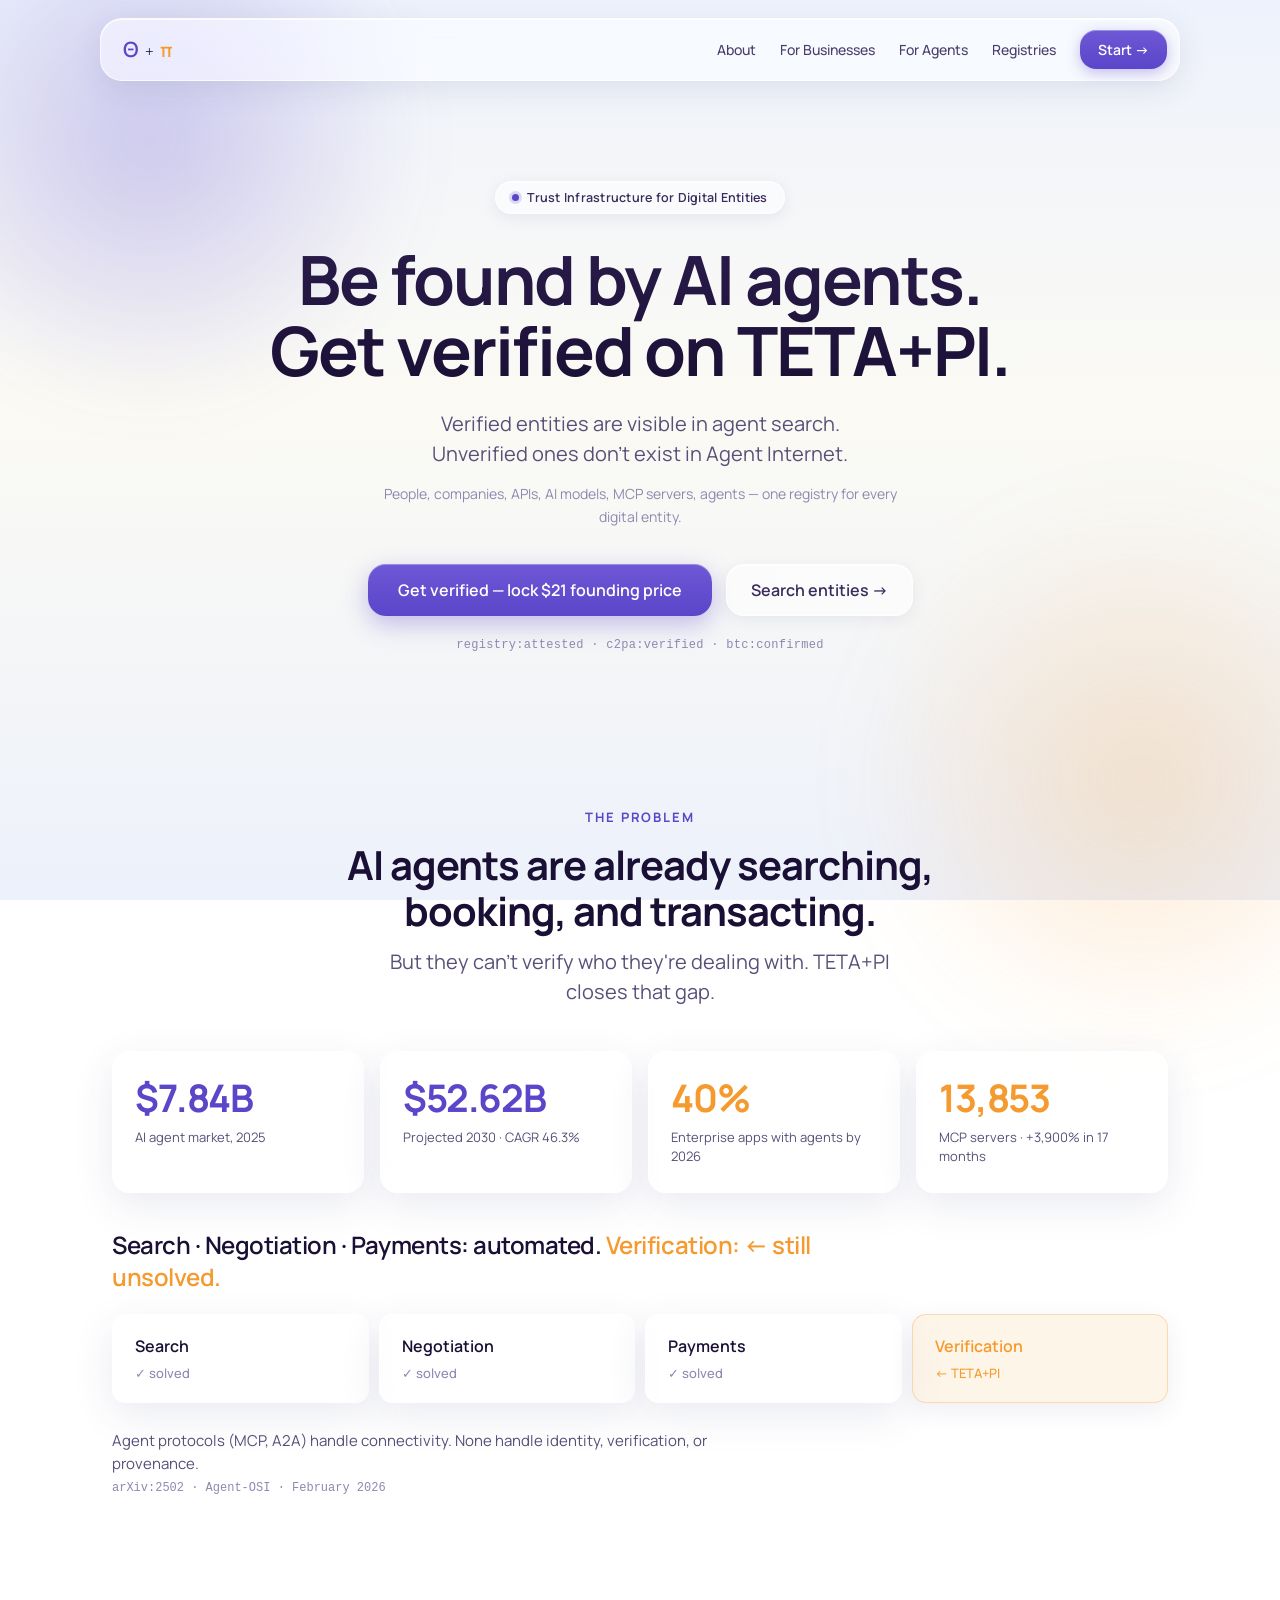
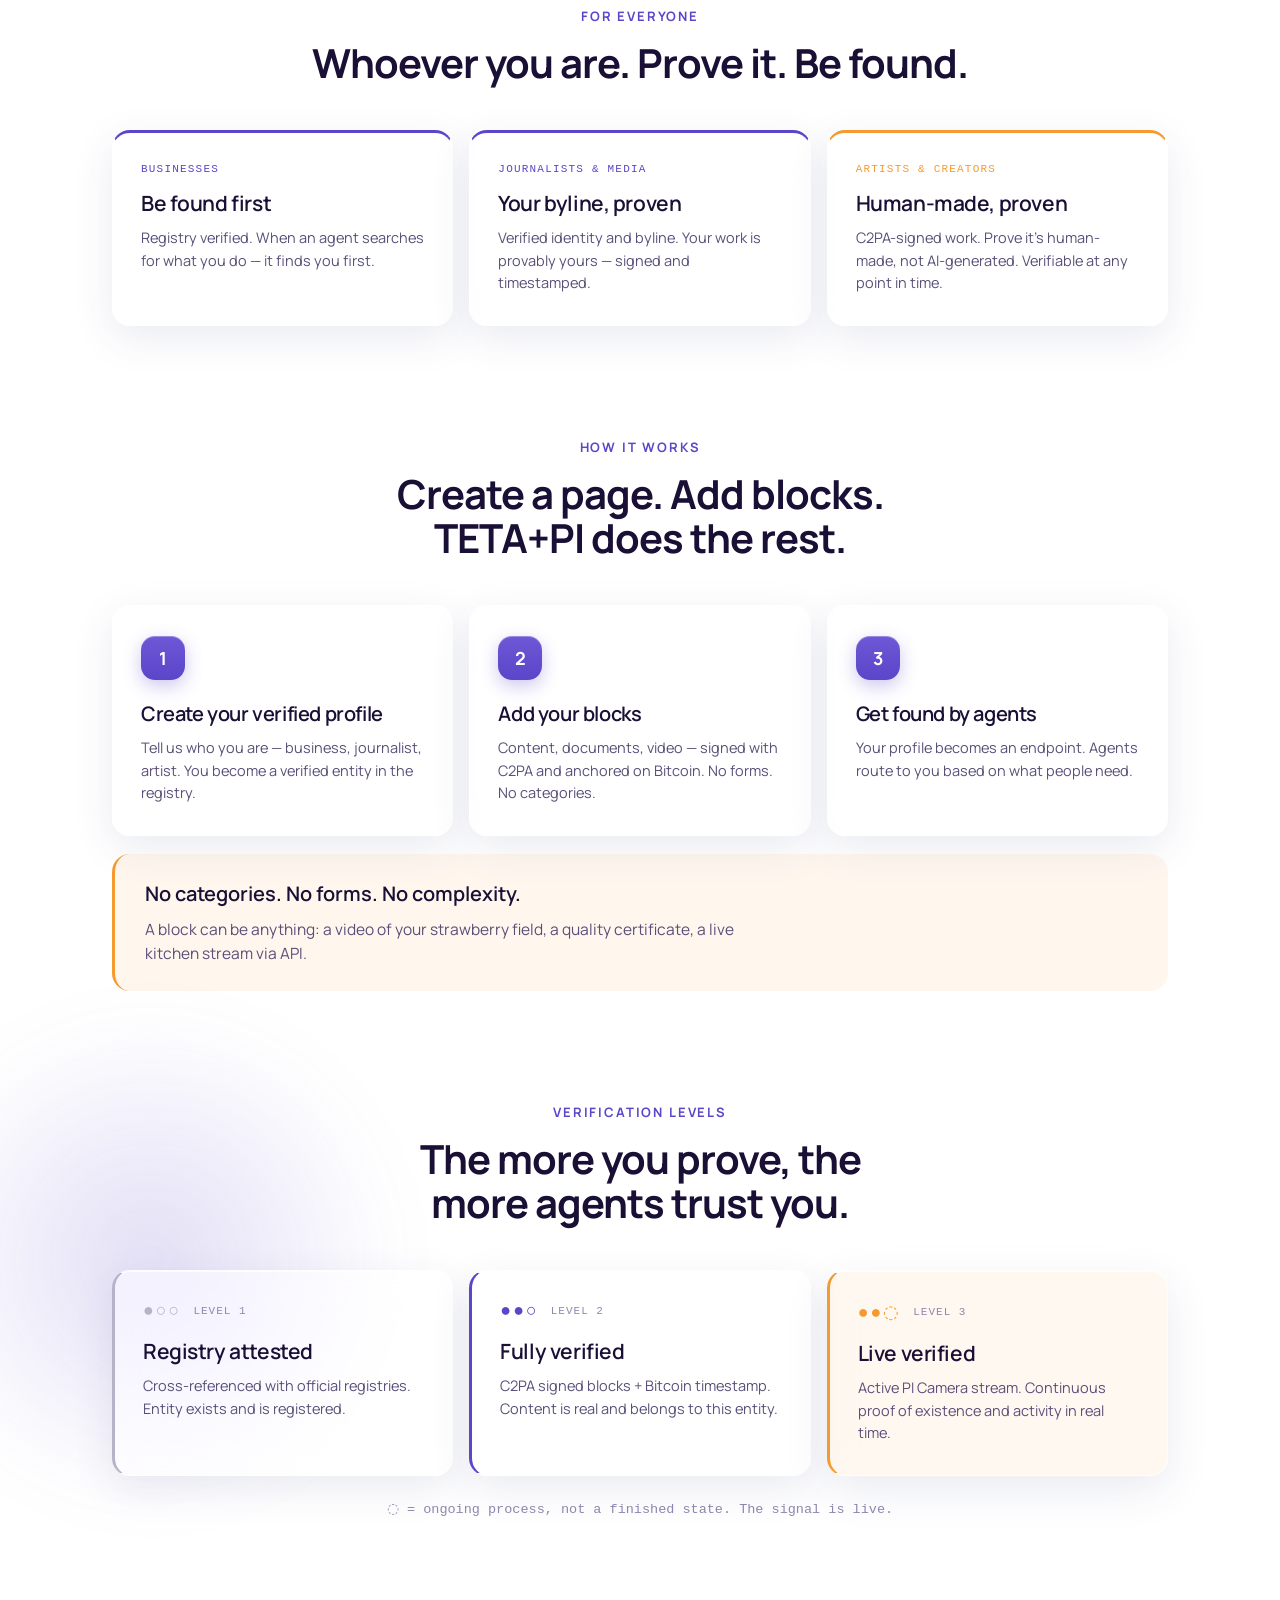
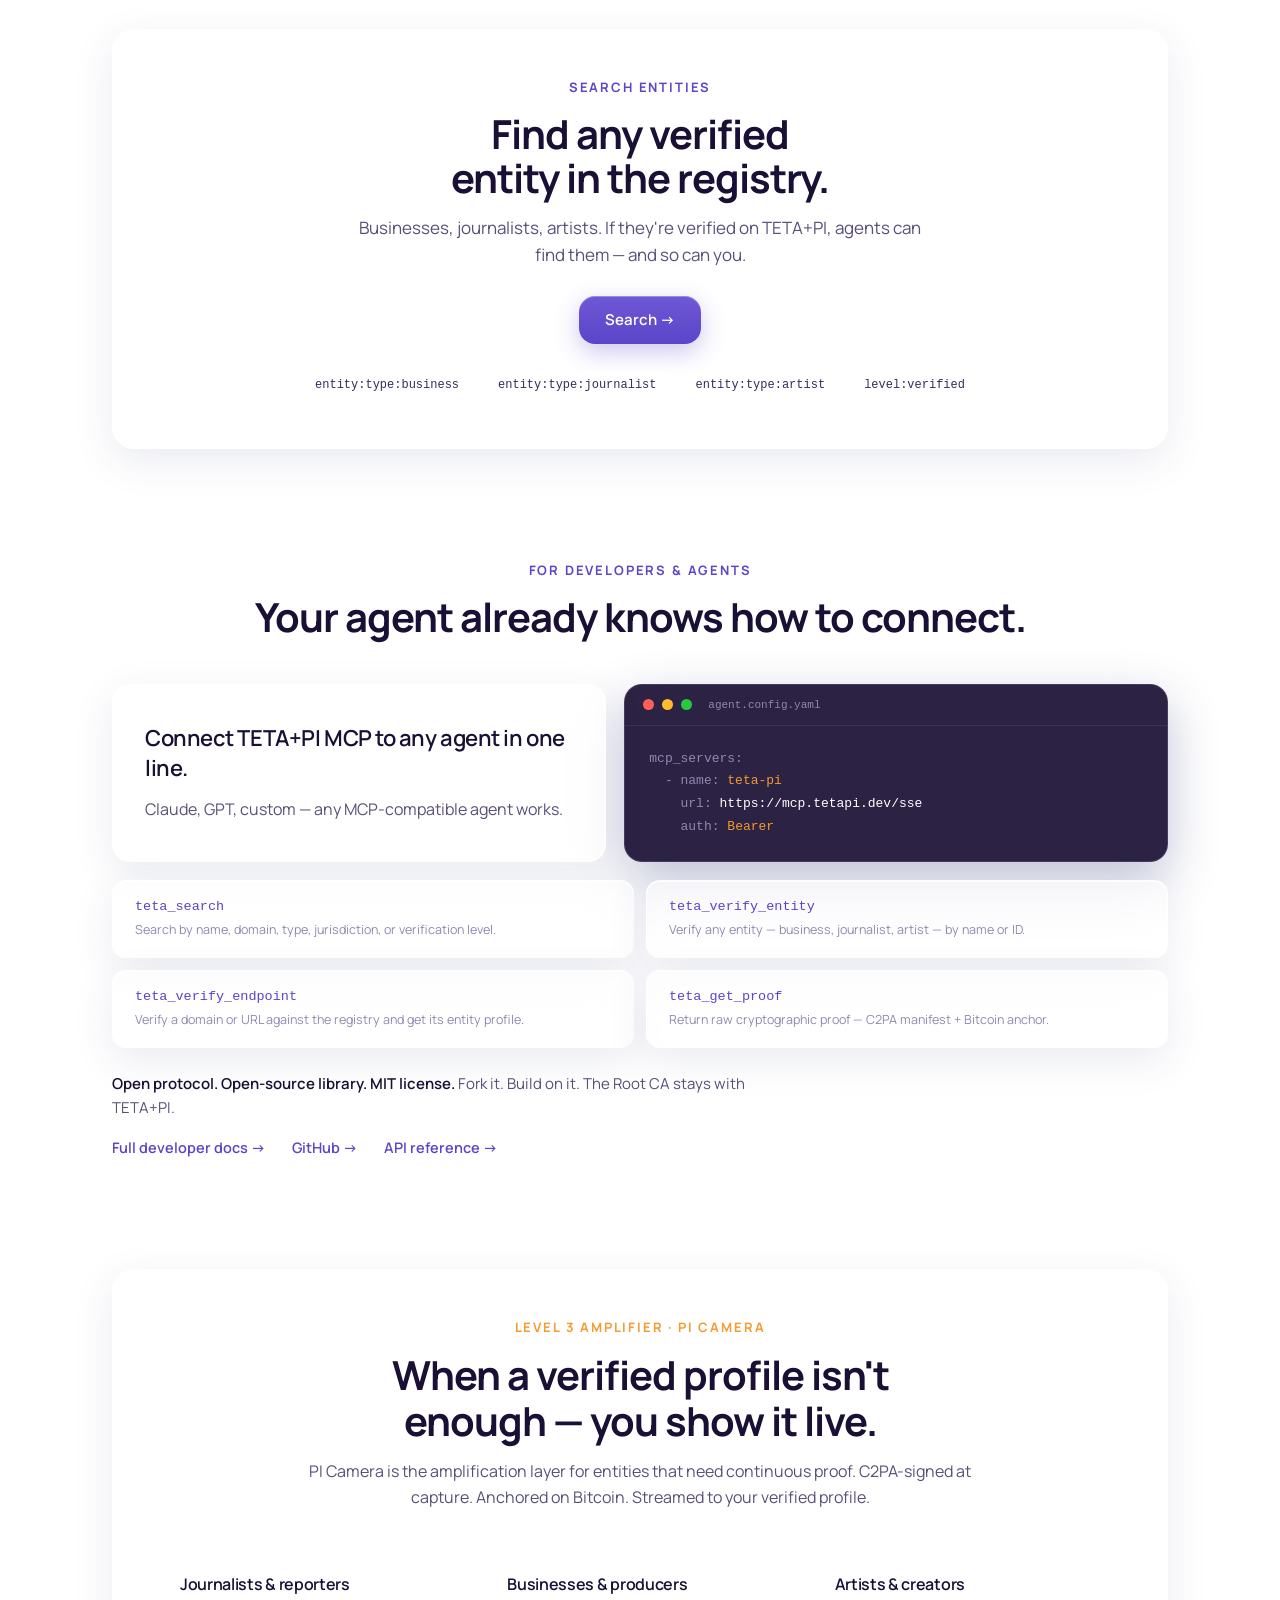
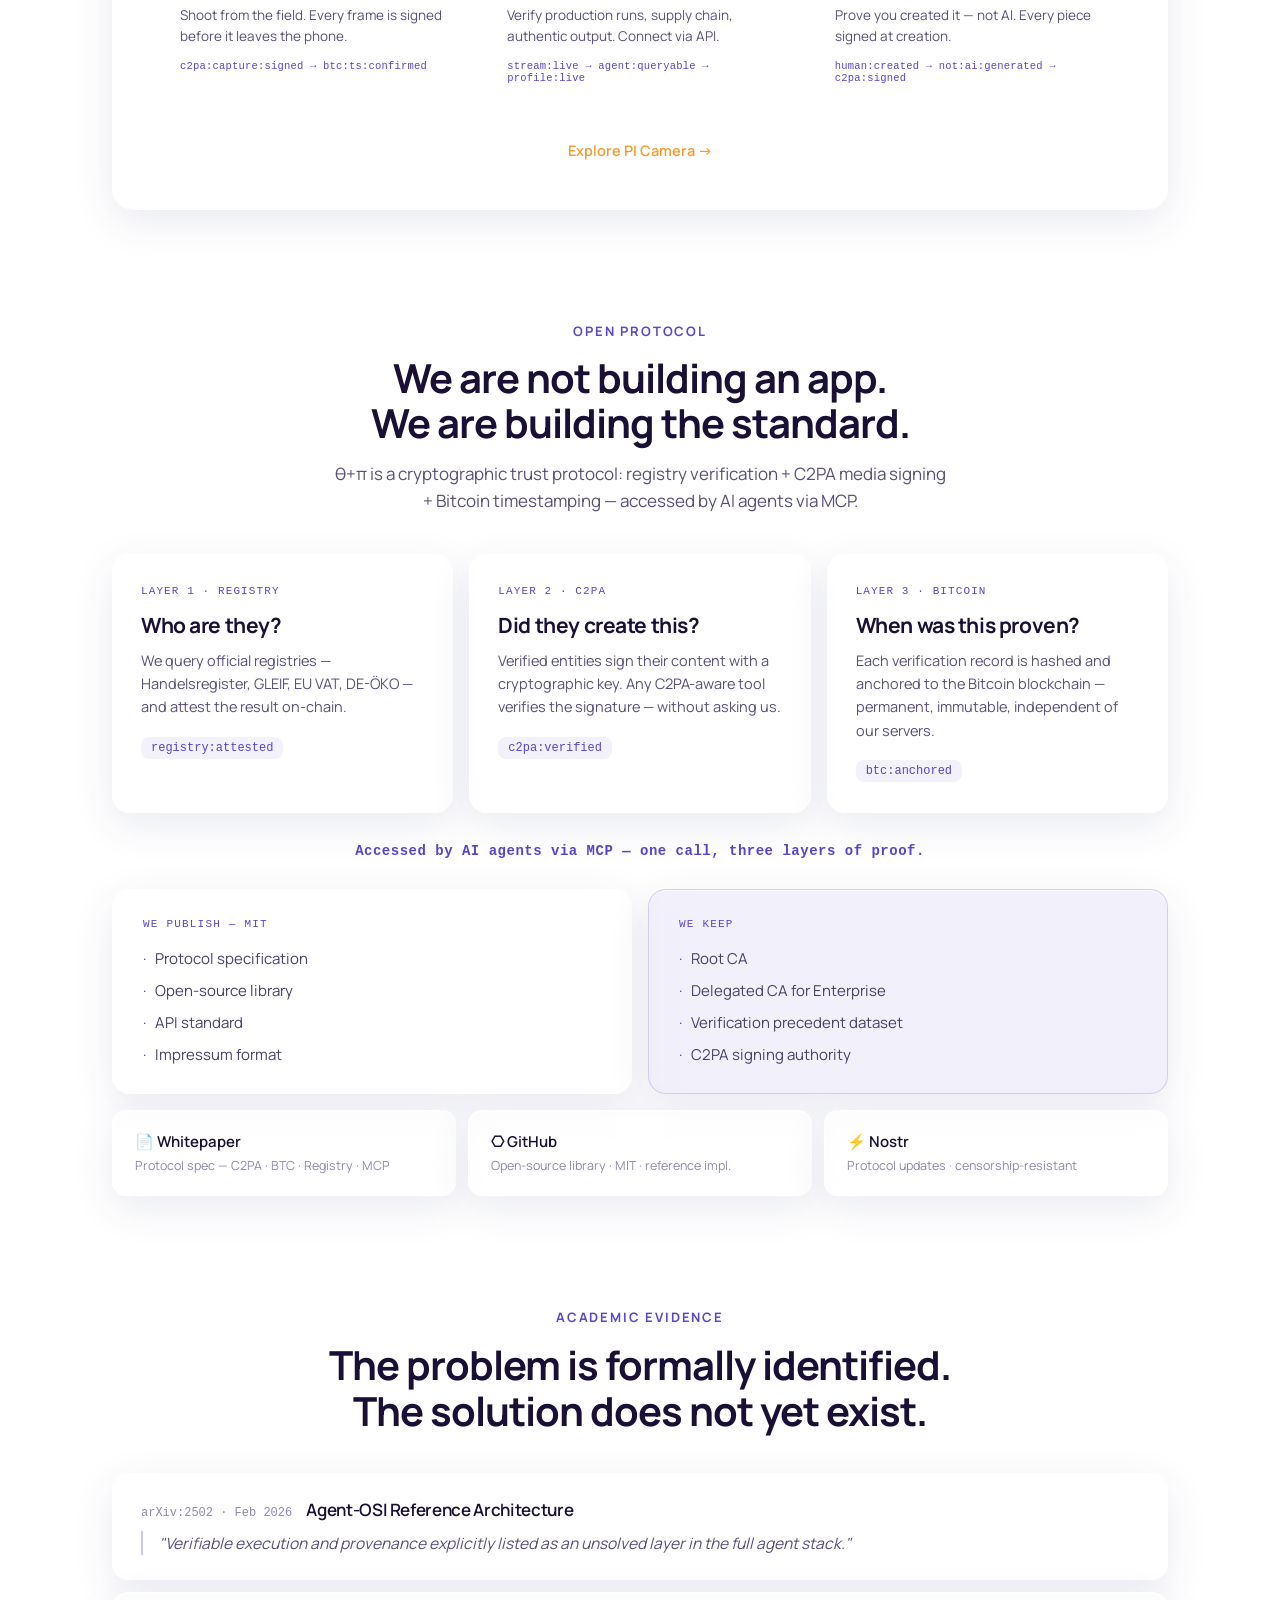
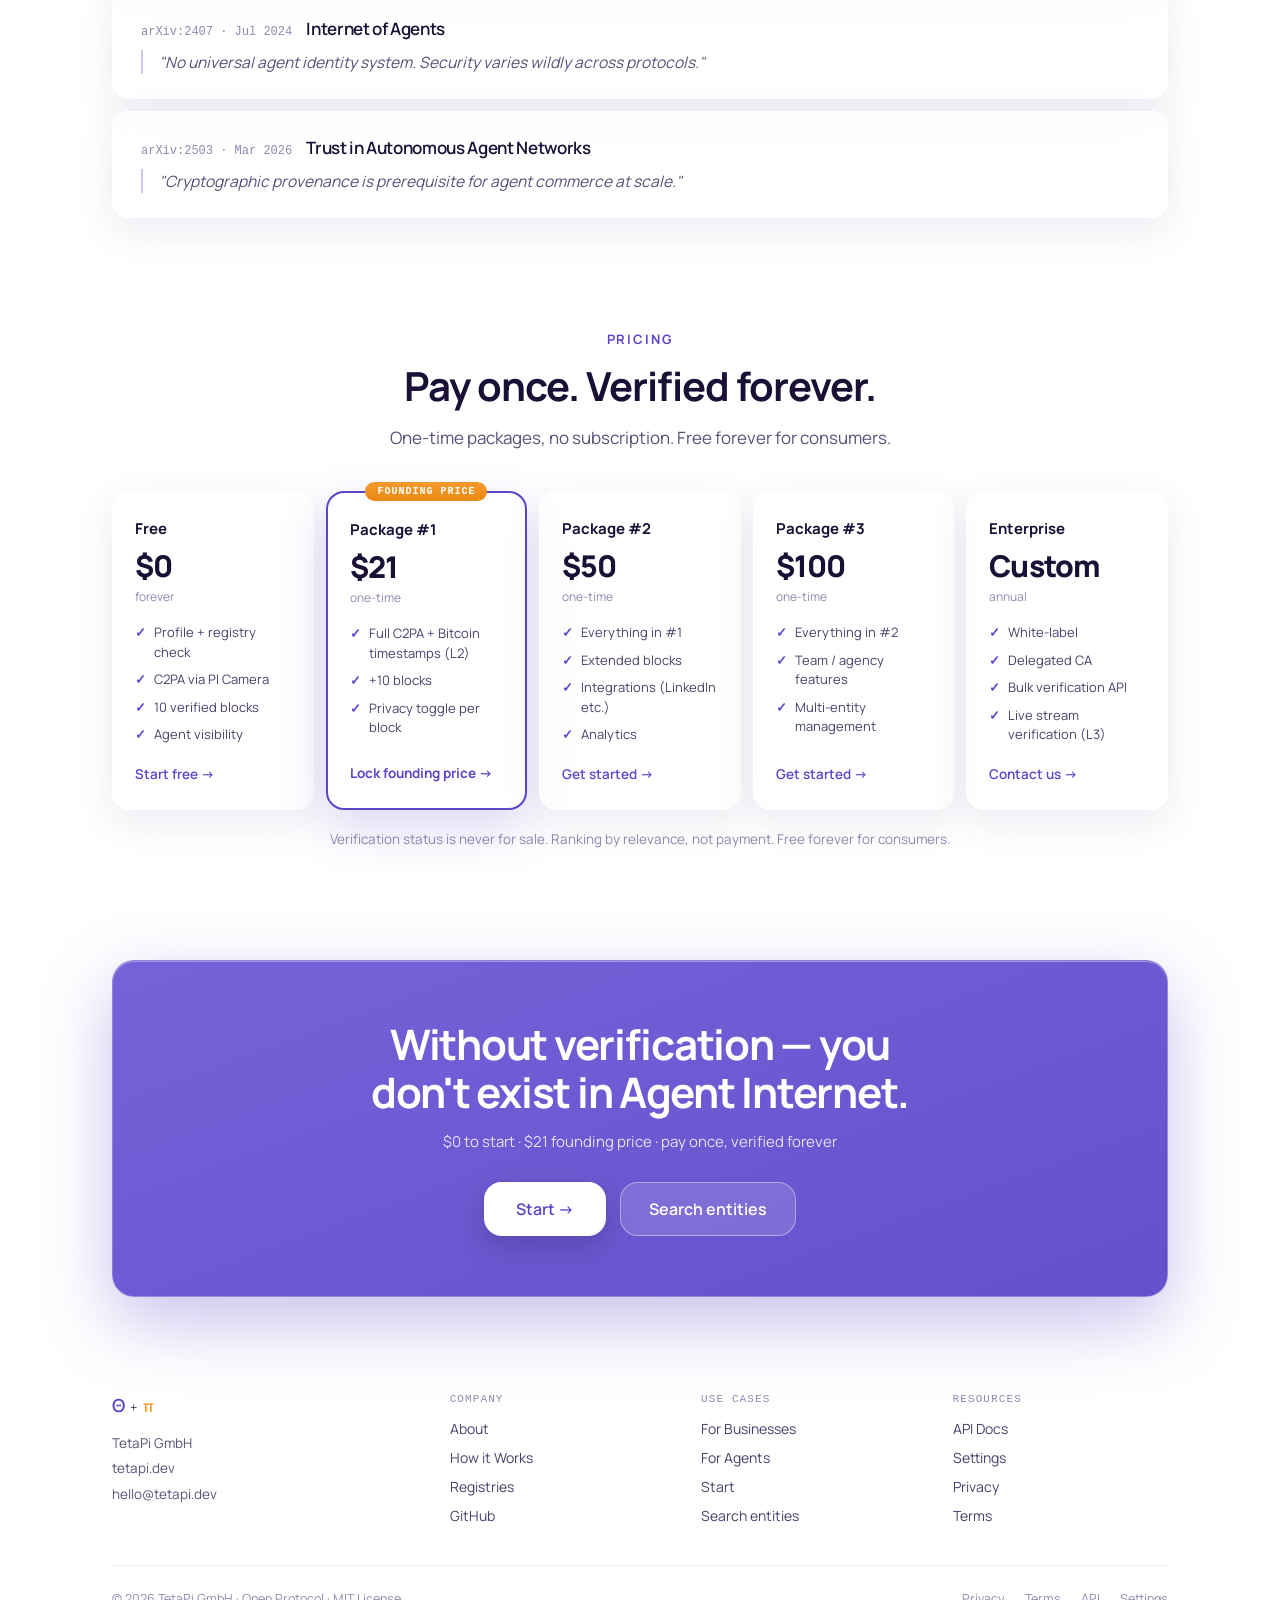
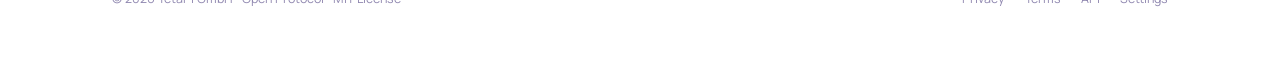
==== commit a908ed39: "feat: pricing section + Trust Infrastructure positioning (LandingSpec v2.1 P0) - Add Pricing: $0 / $" ====
--- a/landing/index.html
+++ b/landing/index.html
@@ -4,25 +4,25 @@
 <meta charset="utf-8">
 <meta name="viewport" content="width=device-width, initial-scale=1">
 
-<title>TETA+PI — Verification Layer for the Agent Internet</title>
+<title>TETA+PI — Trust Infrastructure for Digital Entities</title>
 <meta name="description" content="Get verified on TETA+PI. Businesses, journalists, and artists verified via registry + C2PA + Bitcoin become discoverable by AI agents through the MCP protocol.">
 <link rel="canonical" href="https://tetapi.dev/">
 <meta name="robots" content="index, follow">
 
 <meta property="og:type" content="website">
 <meta property="og:url" content="https://tetapi.dev/">
-<meta property="og:title" content="TETA+PI — Verification Layer for the Agent Internet">
+<meta property="og:title" content="TETA+PI — Trust Infrastructure for Digital Entities">
 <meta property="og:description" content="Verified entities are visible in agent search. Unverified ones don't exist in Agent Internet. Registry · C2PA · Bitcoin · MCP.">
 <meta property="og:image" content="https://tetapi.dev/og-image.png">
 <meta property="og:site_name" content="TETA+PI">
 
 <meta name="twitter:card" content="summary_large_image">
-<meta name="twitter:title" content="TETA+PI — Verification Layer for the Agent Internet">
+<meta name="twitter:title" content="TETA+PI — Trust Infrastructure for Digital Entities">
 <meta name="twitter:description" content="Verified entities are visible in agent search. Unverified ones don't exist in Agent Internet.">
 <meta name="twitter:image" content="https://tetapi.dev/og-image.png">
 
 <script type="application/ld+json">
-{"@context":"https://schema.org","@type":"Organization","name":"TETA+PI","url":"https://tetapi.dev","description":"Universal verification layer for the agent economy.","email":"hello@tetapi.dev","foundingDate":"2026"}
+{"@context":"https://schema.org","@type":"Organization","name":"TETA+PI","url":"https://tetapi.dev","description":"Trust infrastructure for digital entities — universal verification registry for people, companies, APIs, AI models, MCP servers, and agents.","email":"hello@tetapi.dev","foundingDate":"2026"}
 </script>
 
 <link rel="preconnect" href="https://fonts.googleapis.com">
@@ -86,11 +86,16 @@
 .grid-pub{display:grid;grid-template-columns:repeat(2,1fr);gap:16px}
 .grid-foot{display:grid;grid-template-columns:1.4fr 1fr 1fr 1fr;gap:36px}
 
+.grid-price{display:grid;grid-template-columns:repeat(5,1fr);gap:12px;align-items:stretch}
+.price-card{display:flex;flex-direction:column;padding:26px 22px;border-radius:18px}
+.price-feat{display:flex;align-items:baseline;gap:8px;font-size:13px;color:#4A3F6B;line-height:1.5}
+.price-feat span:first-child{color:#5B45C9;font-weight:700}
 @media(max-width:900px){
   .grid-4{grid-template-columns:repeat(2,1fr)}
   .grid-dev{grid-template-columns:1fr}
   .grid-tools{grid-template-columns:1fr}
   .grid-res{grid-template-columns:repeat(2,1fr)}
+  .grid-price{grid-template-columns:repeat(2,1fr)}
 }
 @media(max-width:640px){
   .nav-links{display:none}
@@ -99,6 +104,7 @@
   .grid-3,.grid-2,.grid-res{grid-template-columns:1fr}
   .grid-pub{grid-template-columns:1fr}
   .grid-foot{grid-template-columns:1fr 1fr}
+  .grid-price{grid-template-columns:1fr}
 }
 </style>
 </head>
@@ -147,12 +153,13 @@
   <div style="text-align:center;max-width:760px;margin:0 auto;position:relative;z-index:2">
     <div style="display:inline-flex;align-items:center;gap:8px;padding:7px 16px;border-radius:18px;background:rgba(255,255,255,.5);border:1px solid rgba(255,255,255,.7);box-shadow:0 4px 16px rgba(45,55,120,.08),inset 0 1px 0 rgba(255,255,255,.8);backdrop-filter:blur(14px);-webkit-backdrop-filter:blur(14px);margin-bottom:30px">
       <span style="width:7px;height:7px;border-radius:50%;background:#5B45C9;box-shadow:0 0 0 3px rgba(91,69,201,.18)"></span>
-      <span style="font-size:12.5px;font-weight:600;color:#3A2C5C;letter-spacing:.02em">Verification layer · Agent Internet</span>
+      <span style="font-size:12.5px;font-weight:600;color:#3A2C5C;letter-spacing:.02em">Trust Infrastructure for Digital Entities</span>
     </div>
     <h1 style="font-size:clamp(40px,6vw,68px);font-weight:700;line-height:1.04;letter-spacing:-.03em;margin:0 auto 24px;max-width:760px;text-wrap:balance;background:linear-gradient(180deg,#2A1B4A,#1A1035);-webkit-background-clip:text;background-clip:text;-webkit-text-fill-color:transparent">Be found by AI agents.<br>Get verified on TETA+PI.</h1>
-    <p style="font-size:clamp(16px,2vw,20px);font-weight:400;line-height:1.5;color:#5A4F78;max-width:560px;margin:0 auto 36px;text-wrap:pretty">Verified entities are visible in agent search.<br>Unverified ones don't exist in Agent Internet.</p>
+    <p style="font-size:clamp(16px,2vw,20px);font-weight:400;line-height:1.5;color:#5A4F78;max-width:560px;margin:0 auto 14px;text-wrap:pretty">Verified entities are visible in agent search.<br>Unverified ones don't exist in Agent Internet.</p>
+    <p style="font-size:14px;line-height:1.6;color:#9088B0;max-width:560px;margin:0 auto 36px;text-wrap:pretty">People, companies, APIs, AI models, MCP servers, agents — one registry for every digital entity.</p>
     <div style="display:flex;align-items:center;justify-content:center;gap:14px;flex-wrap:wrap">
-      <a href="https://app.tetapi.dev/claim" class="btn-primary">Start</a>
+      <a href="https://app.tetapi.dev/claim" class="btn-primary">Get verified — lock $21 founding price</a>
       <a href="https://app.tetapi.dev" class="btn-ghost">Search entities →</a>
     </div>
     <div style="font-family:ui-monospace,'SF Mono','Menlo',monospace;font-size:12px;color:#9088B0;margin-top:22px;letter-spacing:.3px">registry:attested · c2pa:verified · btc:confirmed</div>
@@ -490,11 +497,82 @@
   </div>
 </section>
 
+<!-- ======== PRICING ======== -->
+<section class="section" id="pricing">
+  <div data-reveal style="text-align:center;margin-bottom:40px">
+    <div class="eyebrow">Pricing</div>
+    <h2 style="font-size:clamp(26px,4vw,40px);font-weight:700;letter-spacing:-.025em;line-height:1.12;margin:0 auto 16px;max-width:680px;text-wrap:balance">Pay once. Verified forever.</h2>
+    <p style="font-size:17px;color:#5A4F78;max-width:560px;margin:0 auto;line-height:1.55">One-time packages, no subscription. Free forever for consumers.</p>
+  </div>
+  <div class="grid-price" style="margin-bottom:20px">
+    <div data-reveal class="glass price-card">
+      <div style="font-size:15px;font-weight:700;margin-bottom:6px">Free</div>
+      <div style="font-size:30px;font-weight:800;letter-spacing:-.03em;margin-bottom:2px">$0</div>
+      <div style="font-size:12px;color:#9088B0;margin-bottom:18px">forever</div>
+      <div style="display:flex;flex-direction:column;gap:8px">
+        <div class="price-feat"><span>✓</span><span>Profile + registry check</span></div>
+        <div class="price-feat"><span>✓</span><span>C2PA via PI Camera</span></div>
+        <div class="price-feat"><span>✓</span><span>10 verified blocks</span></div>
+        <div class="price-feat"><span>✓</span><span>Agent visibility</span></div>
+      </div>
+      <a href="https://app.tetapi.dev/claim" style="margin-top:auto;padding-top:20px;font-size:13.5px;font-weight:600;color:#5B45C9">Start free →</a>
+    </div>
+    <div data-reveal class="price-card" style="background:rgba(255,255,255,.65);border:2px solid #5B45C9;box-shadow:0 18px 50px rgba(91,69,201,.22),inset 0 1px 0 rgba(255,255,255,.9);backdrop-filter:blur(20px) saturate(140%);-webkit-backdrop-filter:blur(20px) saturate(140%);position:relative">
+      <div style="position:absolute;top:-11px;left:50%;transform:translateX(-50%);font-family:ui-monospace,'SF Mono','Menlo',monospace;font-size:10px;font-weight:700;letter-spacing:1px;color:#fff;background:linear-gradient(180deg,#F59A2E,#E8890F);padding:4px 12px;border-radius:10px;white-space:nowrap">FOUNDING PRICE</div>
+      <div style="font-size:15px;font-weight:700;margin-bottom:6px">Package #1</div>
+      <div style="font-size:30px;font-weight:800;letter-spacing:-.03em;margin-bottom:2px">$21</div>
+      <div style="font-size:12px;color:#9088B0;margin-bottom:18px">one-time</div>
+      <div style="display:flex;flex-direction:column;gap:8px">
+        <div class="price-feat"><span>✓</span><span>Full C2PA + Bitcoin timestamps (L2)</span></div>
+        <div class="price-feat"><span>✓</span><span>+10 blocks</span></div>
+        <div class="price-feat"><span>✓</span><span>Privacy toggle per block</span></div>
+      </div>
+      <a href="https://app.tetapi.dev/claim" style="margin-top:auto;padding-top:20px;font-size:13.5px;font-weight:700;color:#5B45C9">Lock founding price →</a>
+    </div>
+    <div data-reveal class="glass price-card">
+      <div style="font-size:15px;font-weight:700;margin-bottom:6px">Package #2</div>
+      <div style="font-size:30px;font-weight:800;letter-spacing:-.03em;margin-bottom:2px">$50</div>
+      <div style="font-size:12px;color:#9088B0;margin-bottom:18px">one-time</div>
+      <div style="display:flex;flex-direction:column;gap:8px">
+        <div class="price-feat"><span>✓</span><span>Everything in #1</span></div>
+        <div class="price-feat"><span>✓</span><span>Extended blocks</span></div>
+        <div class="price-feat"><span>✓</span><span>Integrations (LinkedIn etc.)</span></div>
+        <div class="price-feat"><span>✓</span><span>Analytics</span></div>
+      </div>
+      <a href="https://app.tetapi.dev/claim" style="margin-top:auto;padding-top:20px;font-size:13.5px;font-weight:600;color:#5B45C9">Get started →</a>
+    </div>
+    <div data-reveal class="glass price-card">
+      <div style="font-size:15px;font-weight:700;margin-bottom:6px">Package #3</div>
+      <div style="font-size:30px;font-weight:800;letter-spacing:-.03em;margin-bottom:2px">$100</div>
+      <div style="font-size:12px;color:#9088B0;margin-bottom:18px">one-time</div>
+      <div style="display:flex;flex-direction:column;gap:8px">
+        <div class="price-feat"><span>✓</span><span>Everything in #2</span></div>
+        <div class="price-feat"><span>✓</span><span>Team / agency features</span></div>
+        <div class="price-feat"><span>✓</span><span>Multi-entity management</span></div>
+      </div>
+      <a href="https://app.tetapi.dev/claim" style="margin-top:auto;padding-top:20px;font-size:13.5px;font-weight:600;color:#5B45C9">Get started →</a>
+    </div>
+    <div data-reveal class="glass price-card">
+      <div style="font-size:15px;font-weight:700;margin-bottom:6px">Enterprise</div>
+      <div style="font-size:30px;font-weight:800;letter-spacing:-.03em;margin-bottom:2px">Custom</div>
+      <div style="font-size:12px;color:#9088B0;margin-bottom:18px">annual</div>
+      <div style="display:flex;flex-direction:column;gap:8px">
+        <div class="price-feat"><span>✓</span><span>White-label</span></div>
+        <div class="price-feat"><span>✓</span><span>Delegated CA</span></div>
+        <div class="price-feat"><span>✓</span><span>Bulk verification API</span></div>
+        <div class="price-feat"><span>✓</span><span>Live stream verification (L3)</span></div>
+      </div>
+      <a href="mailto:hello@tetapi.dev" style="margin-top:auto;padding-top:20px;font-size:13.5px;font-weight:600;color:#5B45C9">Contact us →</a>
+    </div>
+  </div>
+  <div data-reveal style="text-align:center;font-size:13.5px;color:#9088B0">Verification status is never for sale. Ranking by relevance, not payment. Free forever for consumers.</div>
+</section>
+
 <!-- ======== FINAL CTA ======== -->
 <section class="section">
   <div data-reveal style="padding:60px 44px;border-radius:22px;text-align:center;background:linear-gradient(160deg,rgba(110,88,214,.94),rgba(91,69,201,.94));border:1px solid rgba(255,255,255,.25);box-shadow:0 24px 70px rgba(91,69,201,.34),inset 0 1px 0 rgba(255,255,255,.35)">
     <h2 style="font-size:clamp(28px,4vw,42px);font-weight:700;letter-spacing:-.03em;line-height:1.14;color:#fff;margin:0 auto 14px;max-width:660px;text-wrap:balance">Without verification — you don't exist in Agent Internet.</h2>
-    <div style="font-size:15px;color:rgba(255,255,255,.82);margin-bottom:30px">Free to start. Pay once to go further.</div>
+    <div style="font-size:15px;color:rgba(255,255,255,.82);margin-bottom:30px">$0 to start · $21 founding price · pay once, verified forever</div>
     <div style="display:flex;align-items:center;justify-content:center;gap:14px;flex-wrap:wrap">
       <a href="https://app.tetapi.dev/claim" style="display:inline-flex;align-items:center;height:54px;padding:0 32px;font-size:16px;font-weight:600;color:#5B45C9;background:#fff;border-radius:18px;box-shadow:0 10px 30px rgba(0,0,0,.18),inset 0 1px 0 rgba(255,255,255,.6)">Start →</a>
       <a href="https://app.tetapi.dev" style="display:inline-flex;align-items:center;height:54px;padding:0 28px;font-size:16px;font-weight:600;color:#fff;background:rgba(255,255,255,.14);border:1px solid rgba(255,255,255,.4);border-radius:18px">Search entities</a>
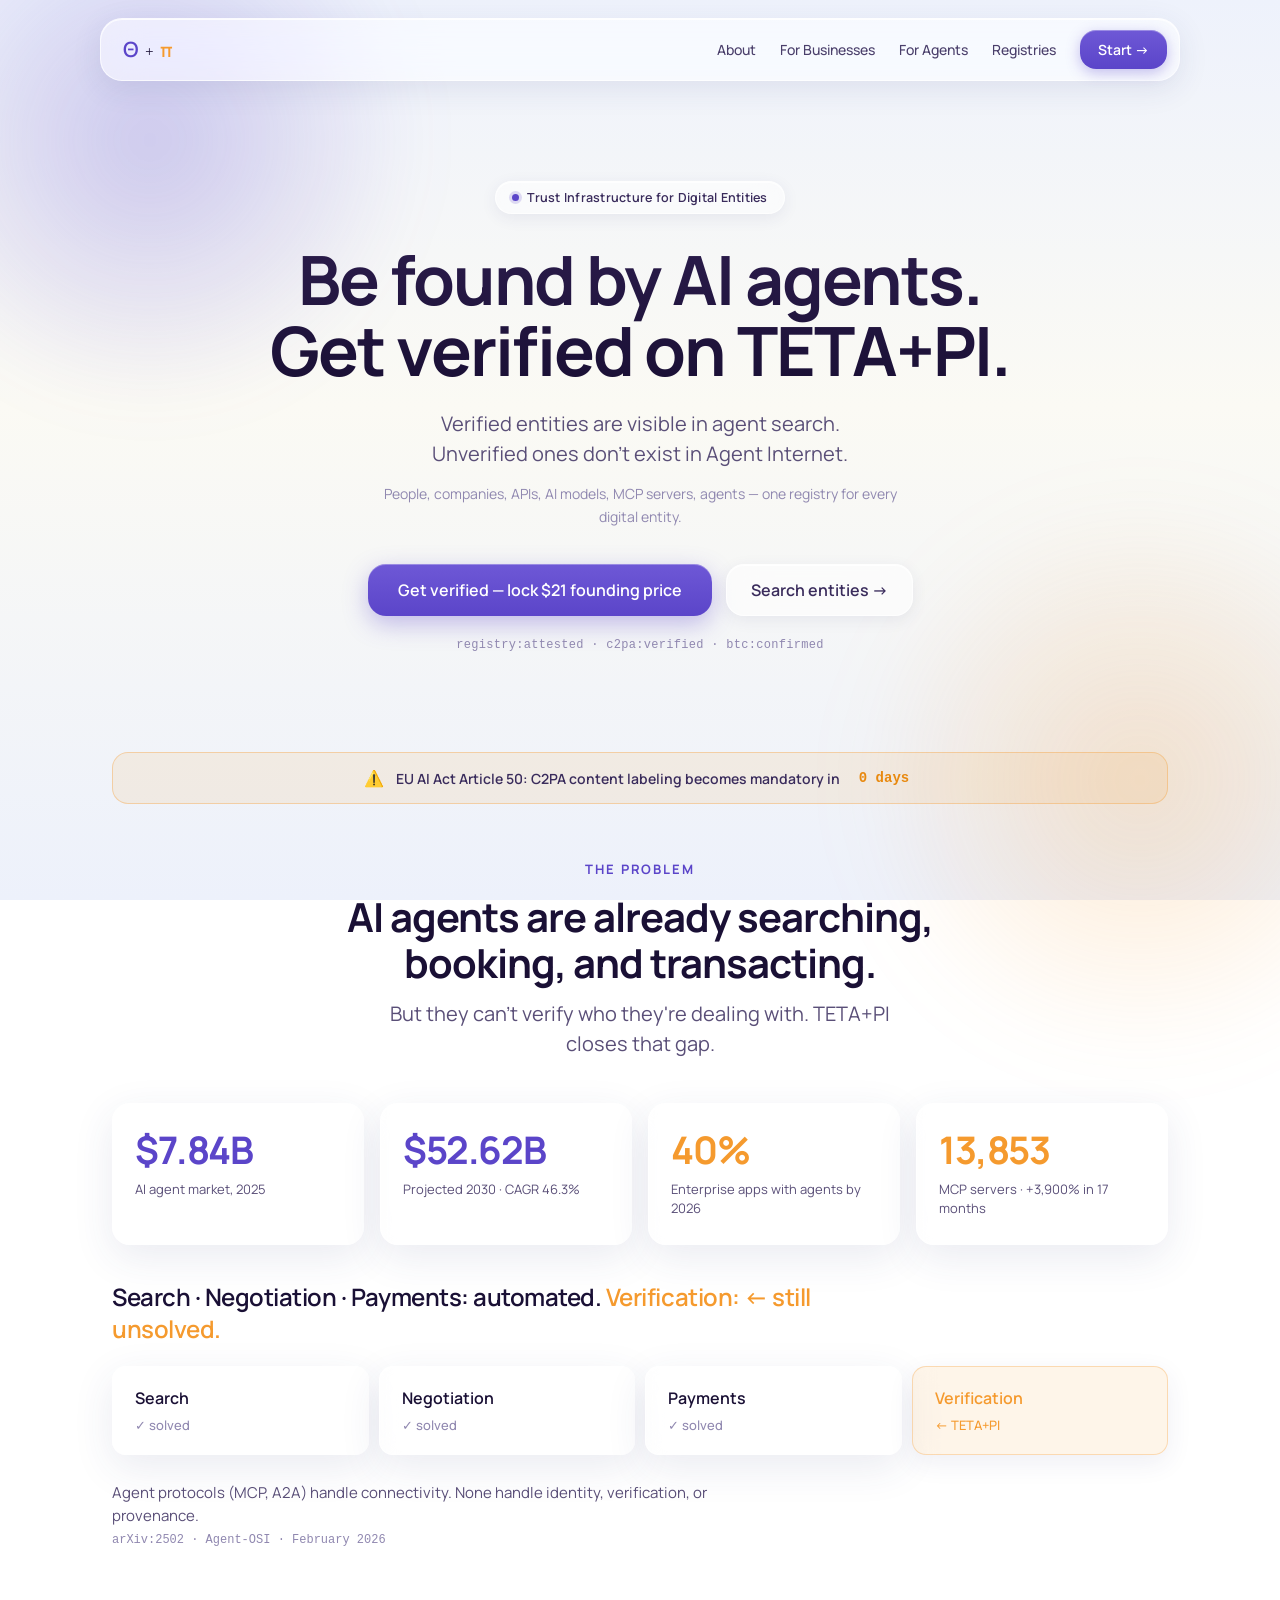
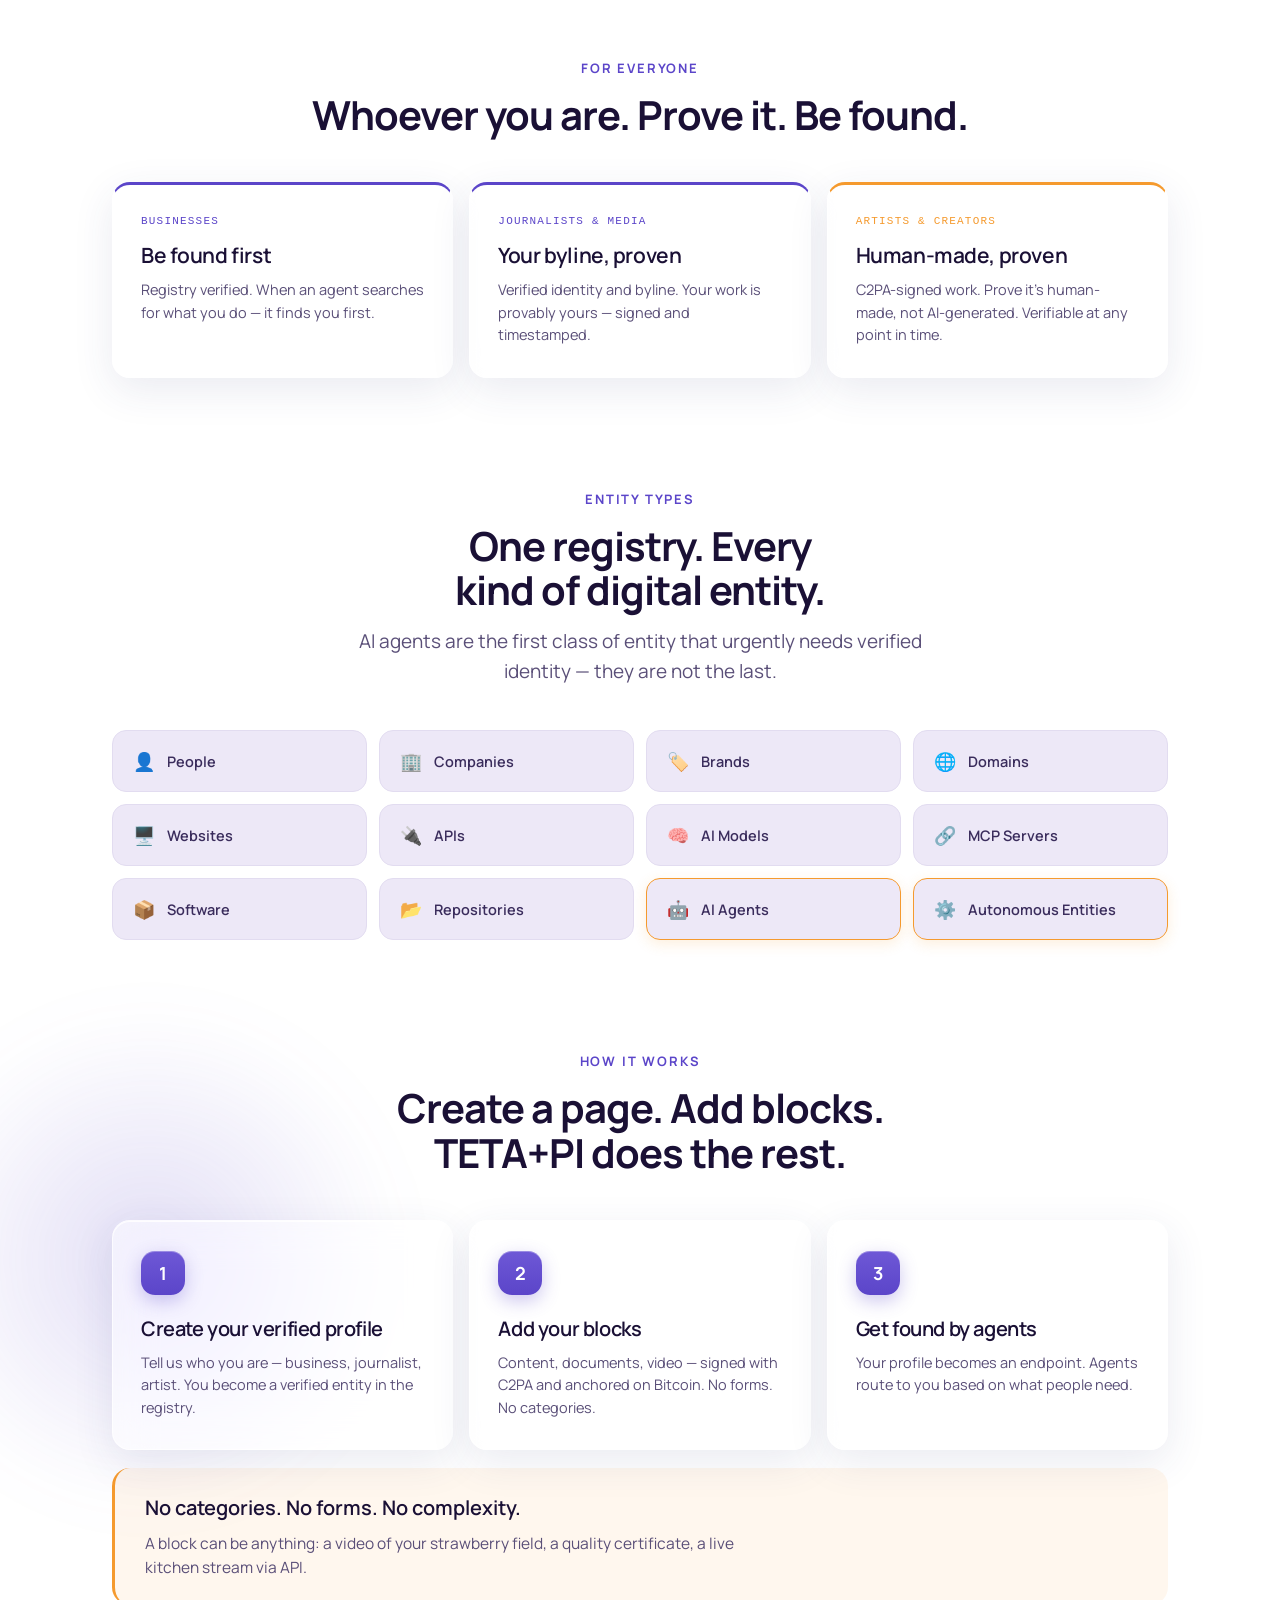
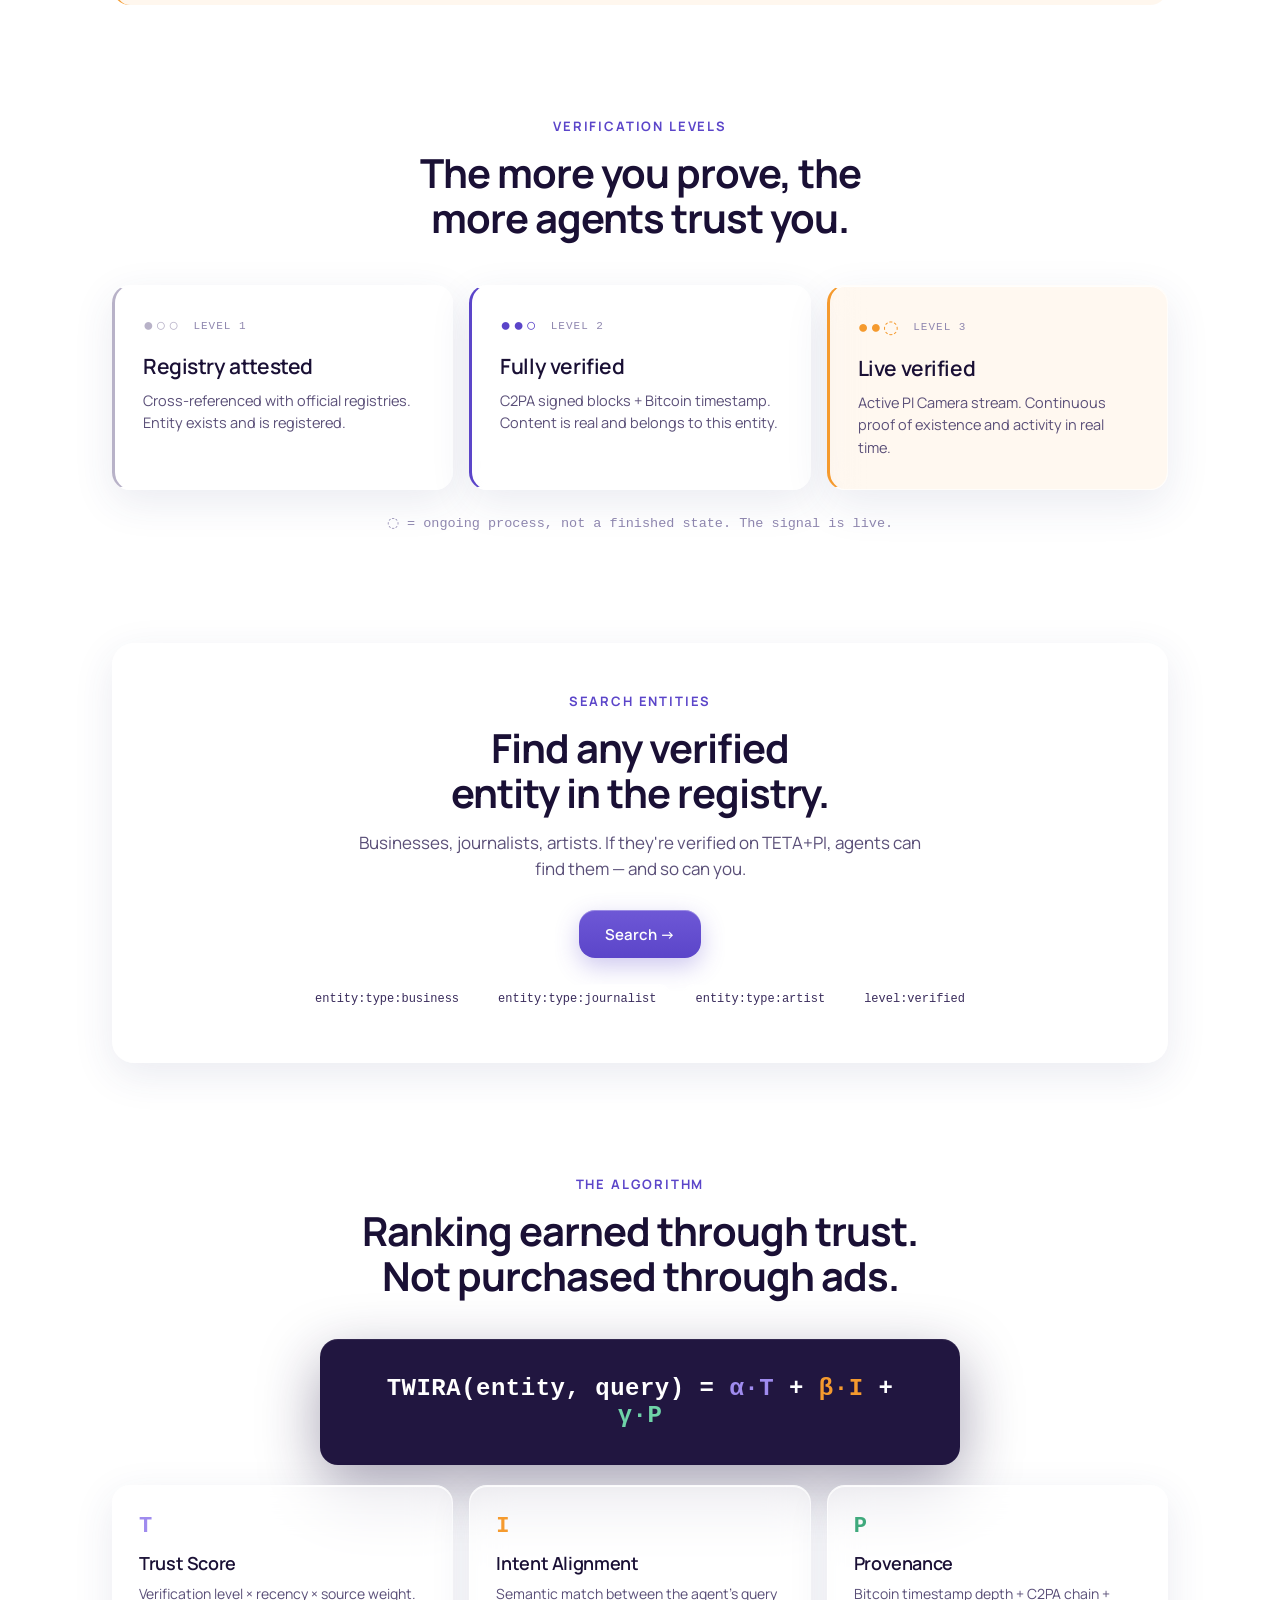
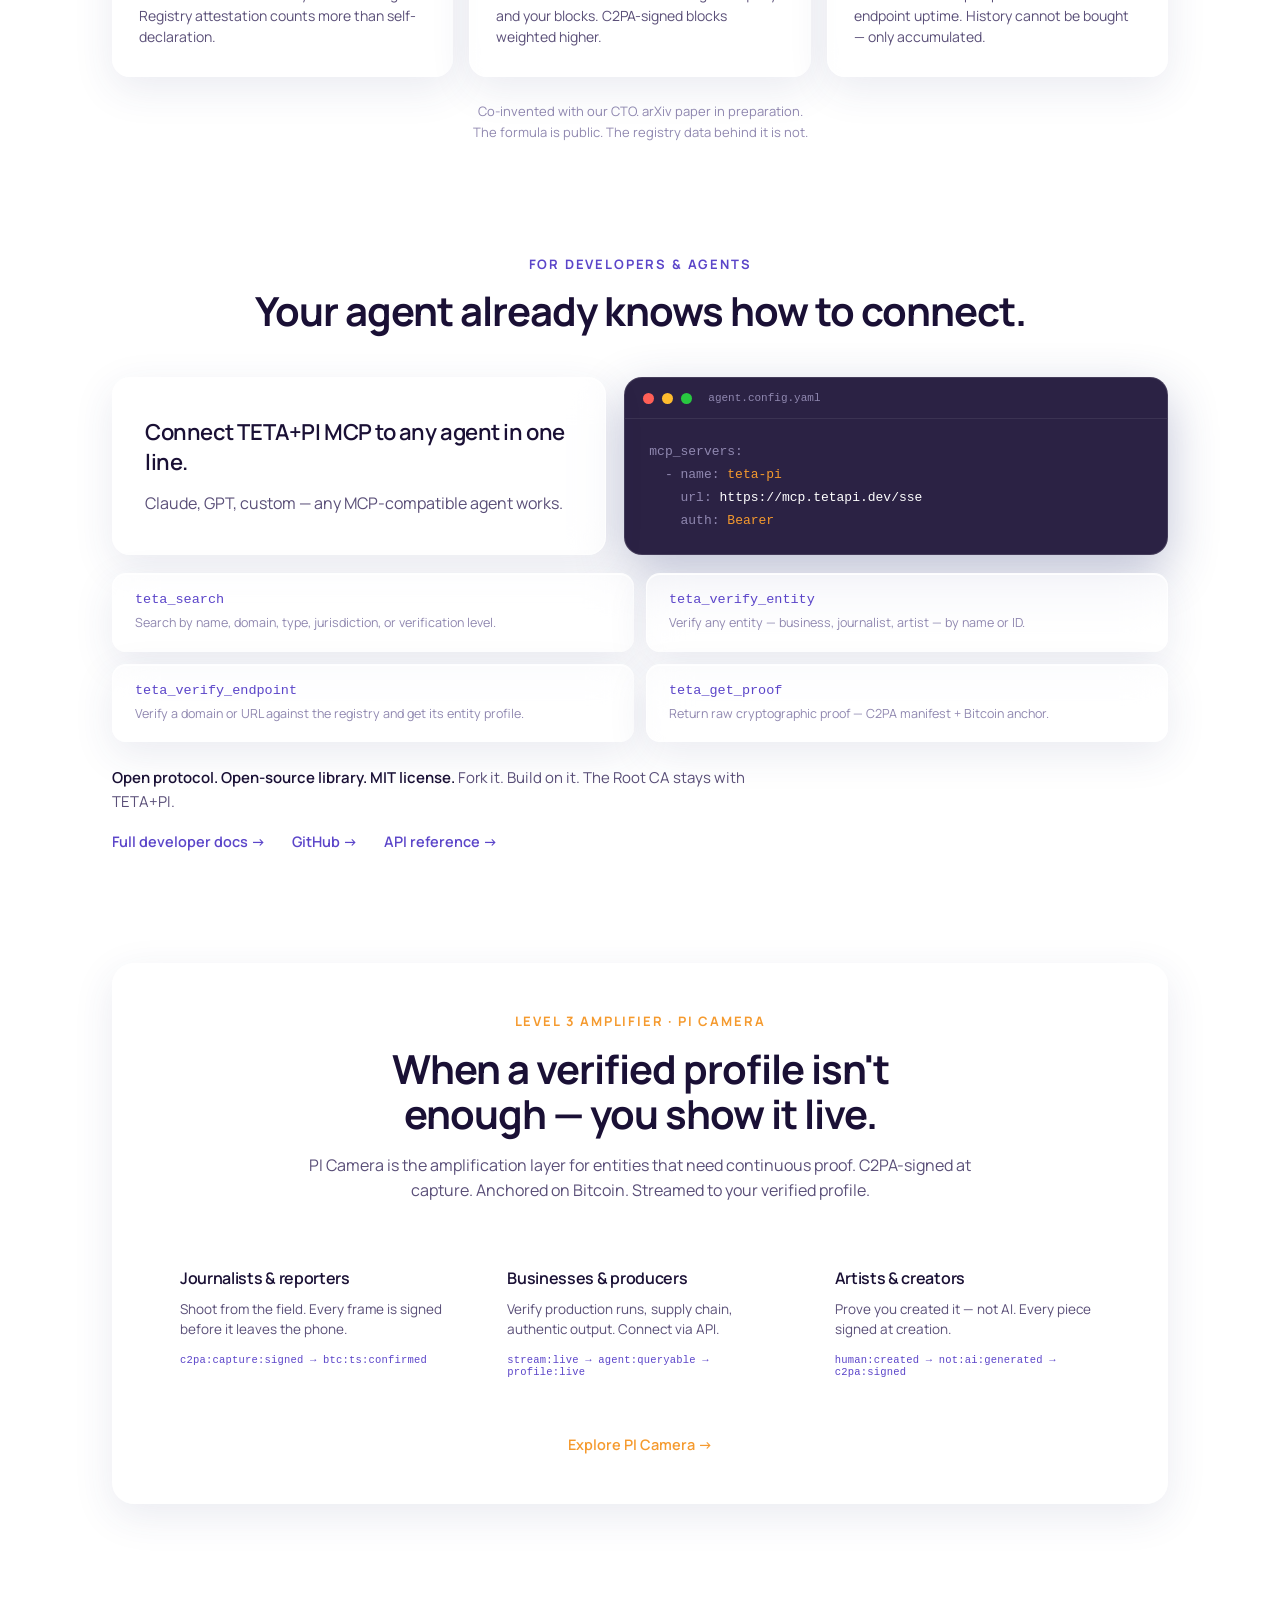
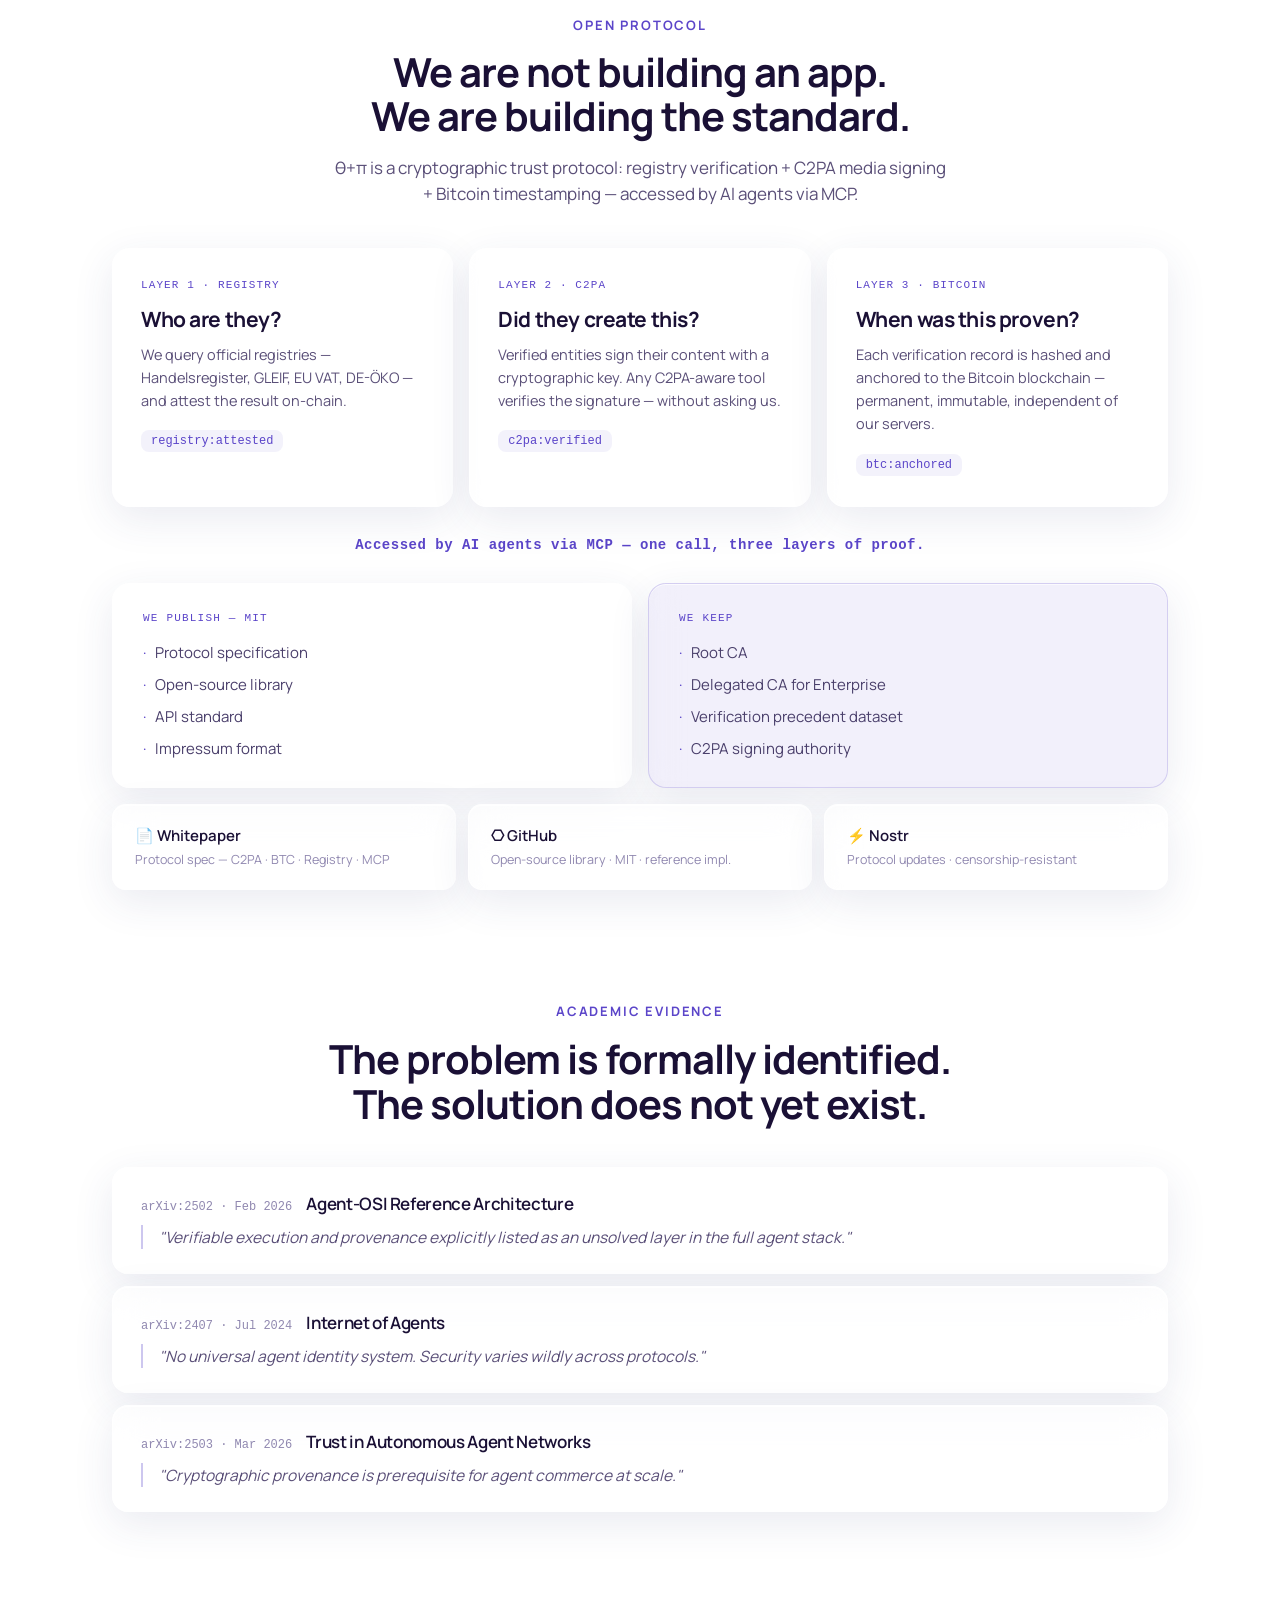
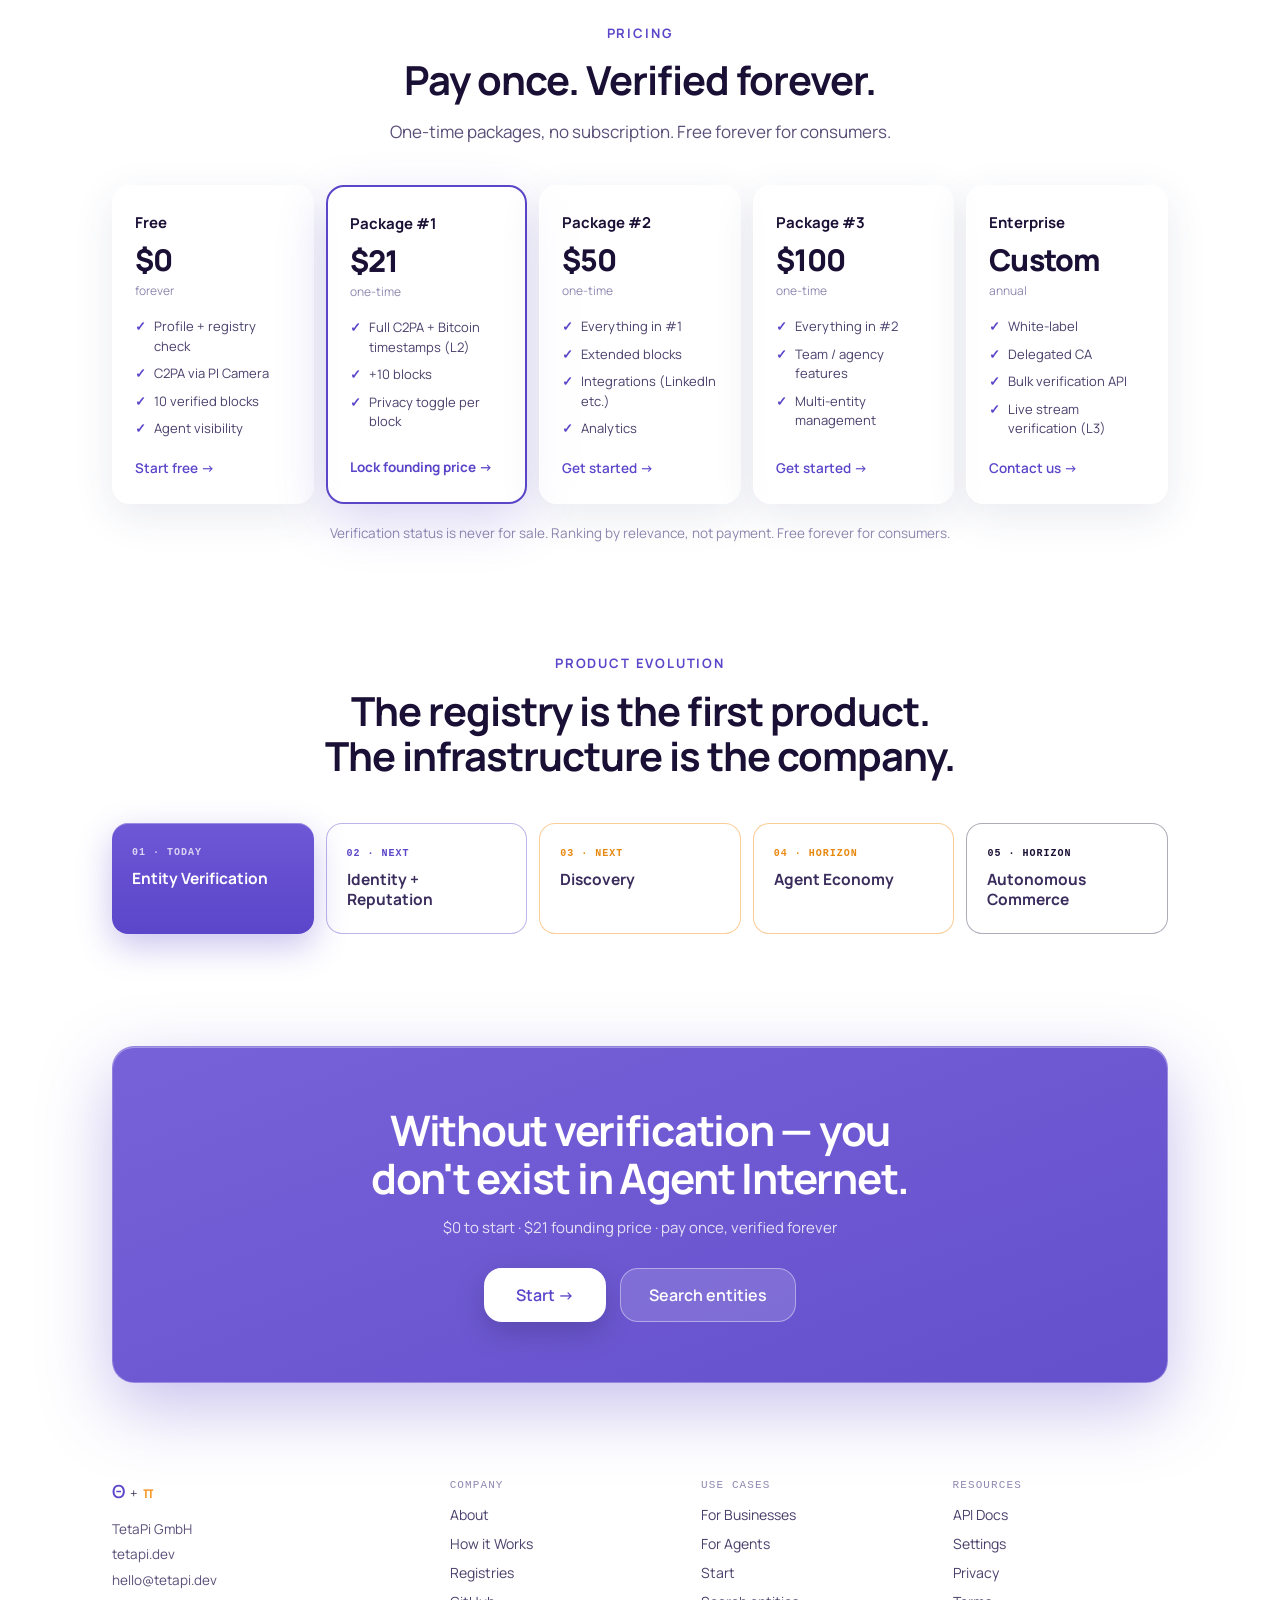
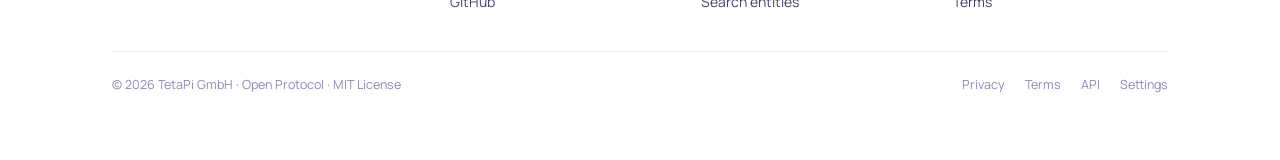
==== commit 96eb0c5a: "feat: entity grid, TWIRA, evolution timeline, EU AI Act countdown (LandingSpec v2.1 P1) - Entity Typ" ====
--- a/landing/index.html
+++ b/landing/index.html
@@ -87,6 +87,7 @@
 .grid-foot{display:grid;grid-template-columns:1.4fr 1fr 1fr 1fr;gap:36px}
 
 .grid-price{display:grid;grid-template-columns:repeat(5,1fr);gap:12px;align-items:stretch}
+.grid-evo{display:grid;grid-template-columns:repeat(5,1fr);gap:12px;align-items:stretch}
 .price-card{display:flex;flex-direction:column;padding:26px 22px;border-radius:18px}
 .price-feat{display:flex;align-items:baseline;gap:8px;font-size:13px;color:#4A3F6B;line-height:1.5}
 .price-feat span:first-child{color:#5B45C9;font-weight:700}
@@ -96,6 +97,7 @@
   .grid-tools{grid-template-columns:1fr}
   .grid-res{grid-template-columns:repeat(2,1fr)}
   .grid-price{grid-template-columns:repeat(2,1fr)}
+  .grid-evo{grid-template-columns:repeat(2,1fr)}
 }
 @media(max-width:640px){
   .nav-links{display:none}
@@ -105,6 +107,7 @@
   .grid-pub{grid-template-columns:1fr}
   .grid-foot{grid-template-columns:1fr 1fr}
   .grid-price{grid-template-columns:1fr}
+  .grid-evo{grid-template-columns:1fr}
 }
 </style>
 </head>
@@ -166,6 +169,15 @@
   </div>
 </section>
 
+<!-- ======== EU AI ACT COUNTDOWN ======== -->
+<section style="max-width:1120px;margin:0 auto;padding:0 32px">
+  <div data-reveal style="display:flex;align-items:center;justify-content:center;gap:12px;flex-wrap:wrap;padding:14px 24px;border-radius:16px;background:rgba(245,154,46,.10);border:1px solid rgba(245,154,46,.35)">
+    <span style="font-size:16px">⚠️</span>
+    <span style="font-size:14px;font-weight:600;color:#3A2C5C">EU AI Act Article 50: C2PA content labeling becomes mandatory in</span>
+    <span id="ai-act-days" style="font-family:ui-monospace,'SF Mono','Menlo',monospace;font-size:14px;font-weight:700;color:#E8890F;min-width:64px;text-align:center;font-variant-numeric:tabular-nums">— days</span>
+  </div>
+</section>
+
 <!-- ======== PROBLEM ======== -->
 <section class="section">
   <div data-reveal style="text-align:center;margin-bottom:44px">
@@ -238,6 +250,29 @@
       <div style="font-size:21px;font-weight:600;letter-spacing:-.02em;margin-bottom:10px">Human-made, proven</div>
       <div style="font-size:14.5px;color:#5A4F78;line-height:1.55">C2PA-signed work. Prove it's human-made, not AI-generated. Verifiable at any point in time.</div>
     </div>
+  </div>
+</section>
+
+<!-- ======== ENTITY TYPES GRID ======== -->
+<section class="section" id="entities">
+  <div data-reveal style="text-align:center;margin-bottom:44px">
+    <div class="eyebrow">Entity types</div>
+    <h2 style="font-size:clamp(26px,4vw,40px);font-weight:700;letter-spacing:-.025em;line-height:1.12;margin:0 auto 14px;max-width:680px;text-wrap:balance">One registry. Every kind of digital entity.</h2>
+    <p style="font-size:clamp(16px,2vw,19px);color:#5A4F78;max-width:600px;margin:0 auto;line-height:1.55">AI agents are the first class of entity that urgently needs verified identity — they are not the last.</p>
+  </div>
+  <div class="grid-4" style="gap:12px">
+    <div data-reveal style="display:flex;align-items:center;gap:12px;padding:18px 20px;border-radius:14px;background:#EDE8F7;border:1px solid #E2DCF0"><span style="font-size:18px">👤</span><span style="font-size:14.5px;font-weight:600;color:#3A2C5C">People</span></div>
+    <div data-reveal style="display:flex;align-items:center;gap:12px;padding:18px 20px;border-radius:14px;background:#EDE8F7;border:1px solid #E2DCF0"><span style="font-size:18px">🏢</span><span style="font-size:14.5px;font-weight:600;color:#3A2C5C">Companies</span></div>
+    <div data-reveal style="display:flex;align-items:center;gap:12px;padding:18px 20px;border-radius:14px;background:#EDE8F7;border:1px solid #E2DCF0"><span style="font-size:18px">🏷️</span><span style="font-size:14.5px;font-weight:600;color:#3A2C5C">Brands</span></div>
+    <div data-reveal style="display:flex;align-items:center;gap:12px;padding:18px 20px;border-radius:14px;background:#EDE8F7;border:1px solid #E2DCF0"><span style="font-size:18px">🌐</span><span style="font-size:14.5px;font-weight:600;color:#3A2C5C">Domains</span></div>
+    <div data-reveal style="display:flex;align-items:center;gap:12px;padding:18px 20px;border-radius:14px;background:#EDE8F7;border:1px solid #E2DCF0"><span style="font-size:18px">🖥️</span><span style="font-size:14.5px;font-weight:600;color:#3A2C5C">Websites</span></div>
+    <div data-reveal style="display:flex;align-items:center;gap:12px;padding:18px 20px;border-radius:14px;background:#EDE8F7;border:1px solid #E2DCF0"><span style="font-size:18px">🔌</span><span style="font-size:14.5px;font-weight:600;color:#3A2C5C">APIs</span></div>
+    <div data-reveal style="display:flex;align-items:center;gap:12px;padding:18px 20px;border-radius:14px;background:#EDE8F7;border:1px solid #E2DCF0"><span style="font-size:18px">🧠</span><span style="font-size:14.5px;font-weight:600;color:#3A2C5C">AI Models</span></div>
+    <div data-reveal style="display:flex;align-items:center;gap:12px;padding:18px 20px;border-radius:14px;background:#EDE8F7;border:1px solid #E2DCF0"><span style="font-size:18px">🔗</span><span style="font-size:14.5px;font-weight:600;color:#3A2C5C">MCP Servers</span></div>
+    <div data-reveal style="display:flex;align-items:center;gap:12px;padding:18px 20px;border-radius:14px;background:#EDE8F7;border:1px solid #E2DCF0"><span style="font-size:18px">📦</span><span style="font-size:14.5px;font-weight:600;color:#3A2C5C">Software</span></div>
+    <div data-reveal style="display:flex;align-items:center;gap:12px;padding:18px 20px;border-radius:14px;background:#EDE8F7;border:1px solid #E2DCF0"><span style="font-size:18px">📂</span><span style="font-size:14.5px;font-weight:600;color:#3A2C5C">Repositories</span></div>
+    <div data-reveal title="The first urgent class — not the only one." style="display:flex;align-items:center;gap:12px;padding:18px 20px;border-radius:14px;background:#EDE8F7;border:1.5px solid #F59A2E;box-shadow:0 4px 14px rgba(245,154,46,.16)"><span style="font-size:18px">🤖</span><span style="font-size:14.5px;font-weight:600;color:#3A2C5C">AI Agents</span></div>
+    <div data-reveal title="The first urgent class — not the only one." style="display:flex;align-items:center;gap:12px;padding:18px 20px;border-radius:14px;background:#EDE8F7;border:1.5px solid #F59A2E;box-shadow:0 4px 14px rgba(245,154,46,.16)"><span style="font-size:18px">⚙️</span><span style="font-size:14.5px;font-weight:600;color:#3A2C5C">Autonomous Entities</span></div>
   </div>
 </section>
 
@@ -319,6 +354,35 @@
       <span style="font-family:ui-monospace,'SF Mono','Menlo',monospace;font-size:12px;font-weight:500;color:#3A2C5C;padding:7px 14px;border-radius:14px;background:rgba(255,255,255,.6);border:1px solid rgba(255,255,255,.8);box-shadow:inset 0 1px 0 rgba(255,255,255,.9)">level:verified</span>
     </div>
   </div>
+</section>
+
+<!-- ======== TWIRA ======== -->
+<section class="section" id="twira">
+  <div data-reveal style="text-align:center;margin-bottom:40px">
+    <div class="eyebrow">The algorithm</div>
+    <h2 style="font-size:clamp(26px,4vw,40px);font-weight:700;letter-spacing:-.025em;line-height:1.12;margin:0 auto;max-width:680px;text-wrap:balance">Ranking earned through trust. Not purchased through ads.</h2>
+  </div>
+  <div data-reveal style="max-width:640px;margin:0 auto 20px;padding:36px 40px;border-radius:18px;background:#211640;box-shadow:0 20px 60px rgba(33,22,64,.4),inset 0 1px 0 rgba(255,255,255,.08);text-align:center">
+    <div style="font-family:ui-monospace,'SF Mono','Menlo',monospace;font-size:clamp(17px,2.6vw,24px);font-weight:600;color:#fff;letter-spacing:.5px">TWIRA(entity, query) = <span style="color:#9F8BEE">α·T</span> + <span style="color:#F59A2E">β·I</span> + <span style="color:#6FD3A8">γ·P</span></div>
+  </div>
+  <div class="grid-3" style="margin-bottom:24px">
+    <div data-reveal class="glass" style="padding:28px 26px">
+      <div style="font-family:ui-monospace,'SF Mono','Menlo',monospace;font-size:22px;font-weight:700;color:#9F8BEE;margin-bottom:12px">T</div>
+      <div style="font-size:18px;font-weight:600;letter-spacing:-.02em;margin-bottom:8px">Trust Score</div>
+      <div style="font-size:14px;color:#5A4F78;line-height:1.55">Verification level × recency × source weight. Registry attestation counts more than self-declaration.</div>
+    </div>
+    <div data-reveal class="glass" style="padding:28px 26px">
+      <div style="font-family:ui-monospace,'SF Mono','Menlo',monospace;font-size:22px;font-weight:700;color:#F59A2E;margin-bottom:12px">I</div>
+      <div style="font-size:18px;font-weight:600;letter-spacing:-.02em;margin-bottom:8px">Intent Alignment</div>
+      <div style="font-size:14px;color:#5A4F78;line-height:1.55">Semantic match between the agent's query and your blocks. C2PA-signed blocks weighted higher.</div>
+    </div>
+    <div data-reveal class="glass" style="padding:28px 26px">
+      <div style="font-family:ui-monospace,'SF Mono','Menlo',monospace;font-size:22px;font-weight:700;color:#3FA97C;margin-bottom:12px">P</div>
+      <div style="font-size:18px;font-weight:600;letter-spacing:-.02em;margin-bottom:8px">Provenance</div>
+      <div style="font-size:14px;color:#5A4F78;line-height:1.55">Bitcoin timestamp depth + C2PA chain + endpoint uptime. History cannot be bought — only accumulated.</div>
+    </div>
+  </div>
+  <div data-reveal style="text-align:center;font-size:13px;color:#9088B0;line-height:1.6">Co-invented with our CTO. arXiv paper in preparation.<br>The formula is public. The registry data behind it is not.</div>
 </section>
 
 <!-- ======== FOR DEVELOPERS ======== -->
@@ -568,6 +632,36 @@
   <div data-reveal style="text-align:center;font-size:13.5px;color:#9088B0">Verification status is never for sale. Ranking by relevance, not payment. Free forever for consumers.</div>
 </section>
 
+<!-- ======== PRODUCT EVOLUTION ======== -->
+<section class="section" id="evolution">
+  <div data-reveal style="text-align:center;margin-bottom:44px">
+    <div class="eyebrow">Product evolution</div>
+    <h2 style="font-size:clamp(26px,4vw,40px);font-weight:700;letter-spacing:-.025em;line-height:1.14;margin:0 auto;max-width:680px;text-wrap:balance">The registry is the first product.<br>The infrastructure is the company.</h2>
+  </div>
+  <div class="grid-evo">
+    <div data-reveal style="position:relative;padding:24px 20px;border-radius:16px;background:linear-gradient(180deg,#6E58D6,#5B45C9);box-shadow:0 12px 34px rgba(91,69,201,.32),inset 0 1px 0 rgba(255,255,255,.3)">
+      <div style="font-family:ui-monospace,'SF Mono','Menlo',monospace;font-size:10px;font-weight:700;letter-spacing:1px;color:rgba(255,255,255,.75);margin-bottom:10px">01 · TODAY</div>
+      <div style="font-size:15.5px;font-weight:700;color:#fff;line-height:1.3">Entity Verification</div>
+    </div>
+    <div data-reveal style="padding:24px 20px;border-radius:16px;background:rgba(255,255,255,.4);border:1.5px solid rgba(91,69,201,.4)">
+      <div style="font-family:ui-monospace,'SF Mono','Menlo',monospace;font-size:10px;font-weight:700;letter-spacing:1px;color:#5B45C9;margin-bottom:10px">02 · NEXT</div>
+      <div style="font-size:15.5px;font-weight:700;color:#3A2C5C;line-height:1.3">Identity + Reputation</div>
+    </div>
+    <div data-reveal style="padding:24px 20px;border-radius:16px;background:rgba(255,255,255,.4);border:1.5px solid rgba(245,154,46,.5)">
+      <div style="font-family:ui-monospace,'SF Mono','Menlo',monospace;font-size:10px;font-weight:700;letter-spacing:1px;color:#E8890F;margin-bottom:10px">03 · NEXT</div>
+      <div style="font-size:15.5px;font-weight:700;color:#3A2C5C;line-height:1.3">Discovery</div>
+    </div>
+    <div data-reveal style="padding:24px 20px;border-radius:16px;background:rgba(255,255,255,.4);border:1.5px solid rgba(245,154,46,.5)">
+      <div style="font-family:ui-monospace,'SF Mono','Menlo',monospace;font-size:10px;font-weight:700;letter-spacing:1px;color:#E8890F;margin-bottom:10px">04 · HORIZON</div>
+      <div style="font-size:15.5px;font-weight:700;color:#3A2C5C;line-height:1.3">Agent Economy</div>
+    </div>
+    <div data-reveal style="padding:24px 20px;border-radius:16px;background:rgba(255,255,255,.4);border:1.5px solid rgba(26,16,53,.35)">
+      <div style="font-family:ui-monospace,'SF Mono','Menlo',monospace;font-size:10px;font-weight:700;letter-spacing:1px;color:#1A1035;margin-bottom:10px">05 · HORIZON</div>
+      <div style="font-size:15.5px;font-weight:700;color:#3A2C5C;line-height:1.3">Autonomous Commerce</div>
+    </div>
+  </div>
+</section>
+
 <!-- ======== FINAL CTA ======== -->
 <section class="section">
   <div data-reveal style="padding:60px 44px;border-radius:22px;text-align:center;background:linear-gradient(160deg,rgba(110,88,214,.94),rgba(91,69,201,.94));border:1px solid rgba(255,255,255,.25);box-shadow:0 24px 70px rgba(91,69,201,.34),inset 0 1px 0 rgba(255,255,255,.35)">
@@ -640,6 +734,15 @@
   }, { threshold: 0.12, rootMargin: '0px 0px -40px 0px' });
   document.querySelectorAll('[data-reveal]').forEach(el => io.observe(el));
 }
+
+// EU AI Act countdown — Article 50 deadline, 2026-08-02 00:00 CET
+(function () {
+  const el = document.getElementById('ai-act-days');
+  if (!el) return;
+  const deadline = new Date('2026-08-02T00:00:00+02:00');
+  const days = Math.max(0, Math.ceil((deadline - Date.now()) / 86400000));
+  el.textContent = days + ' days';
+})();
 </script>
 
 </body>
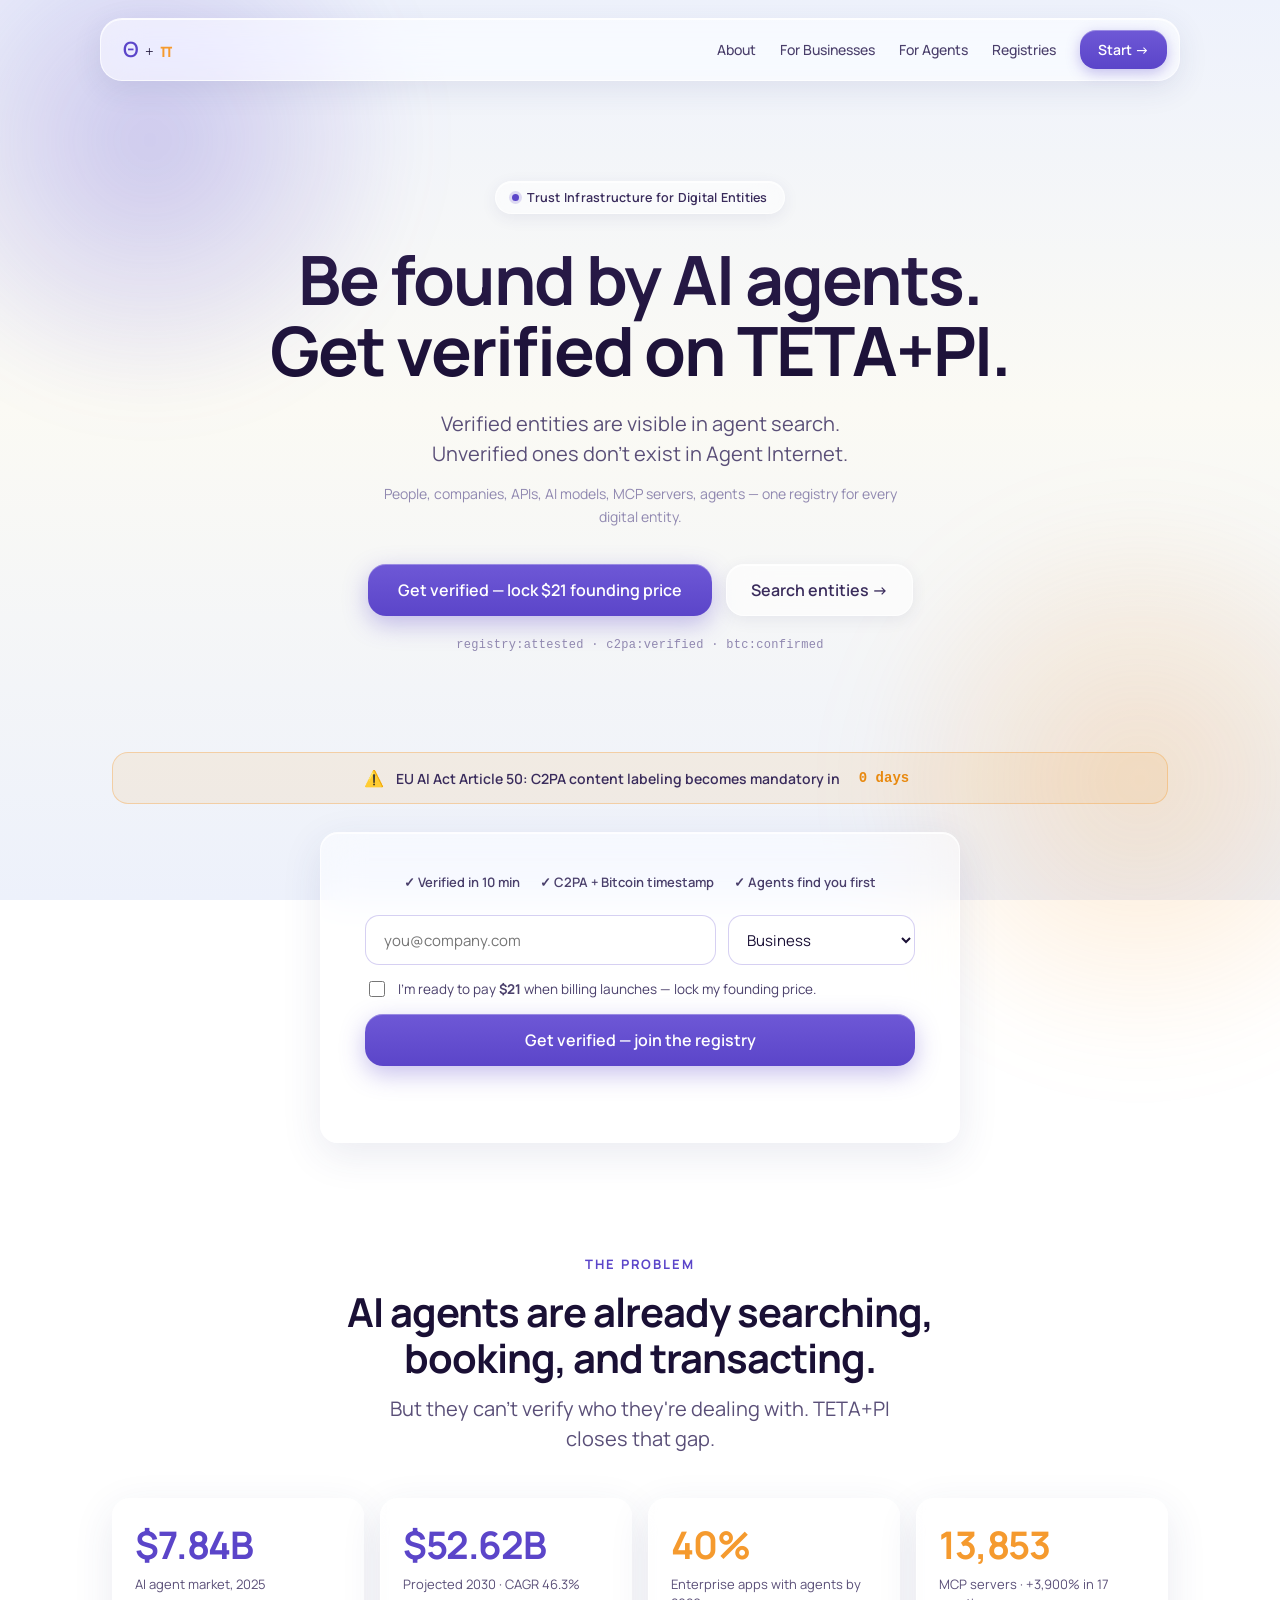
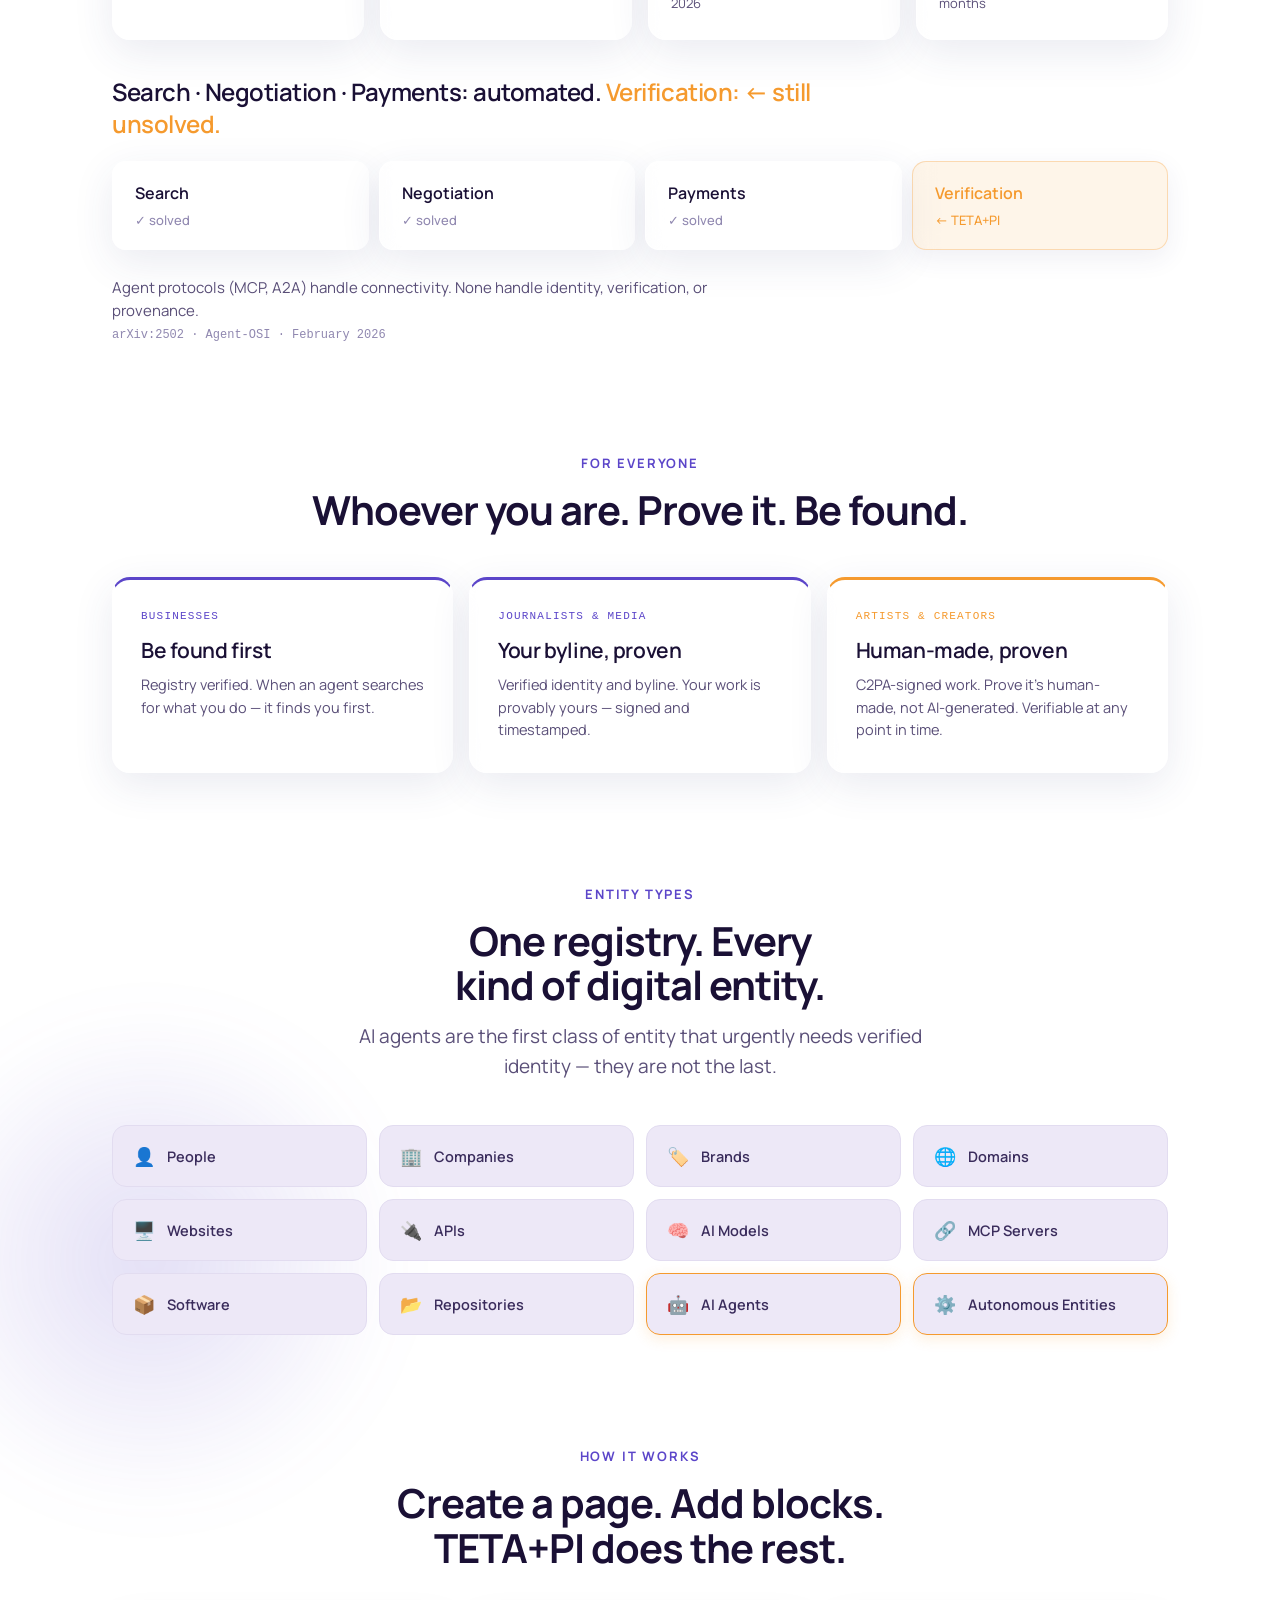
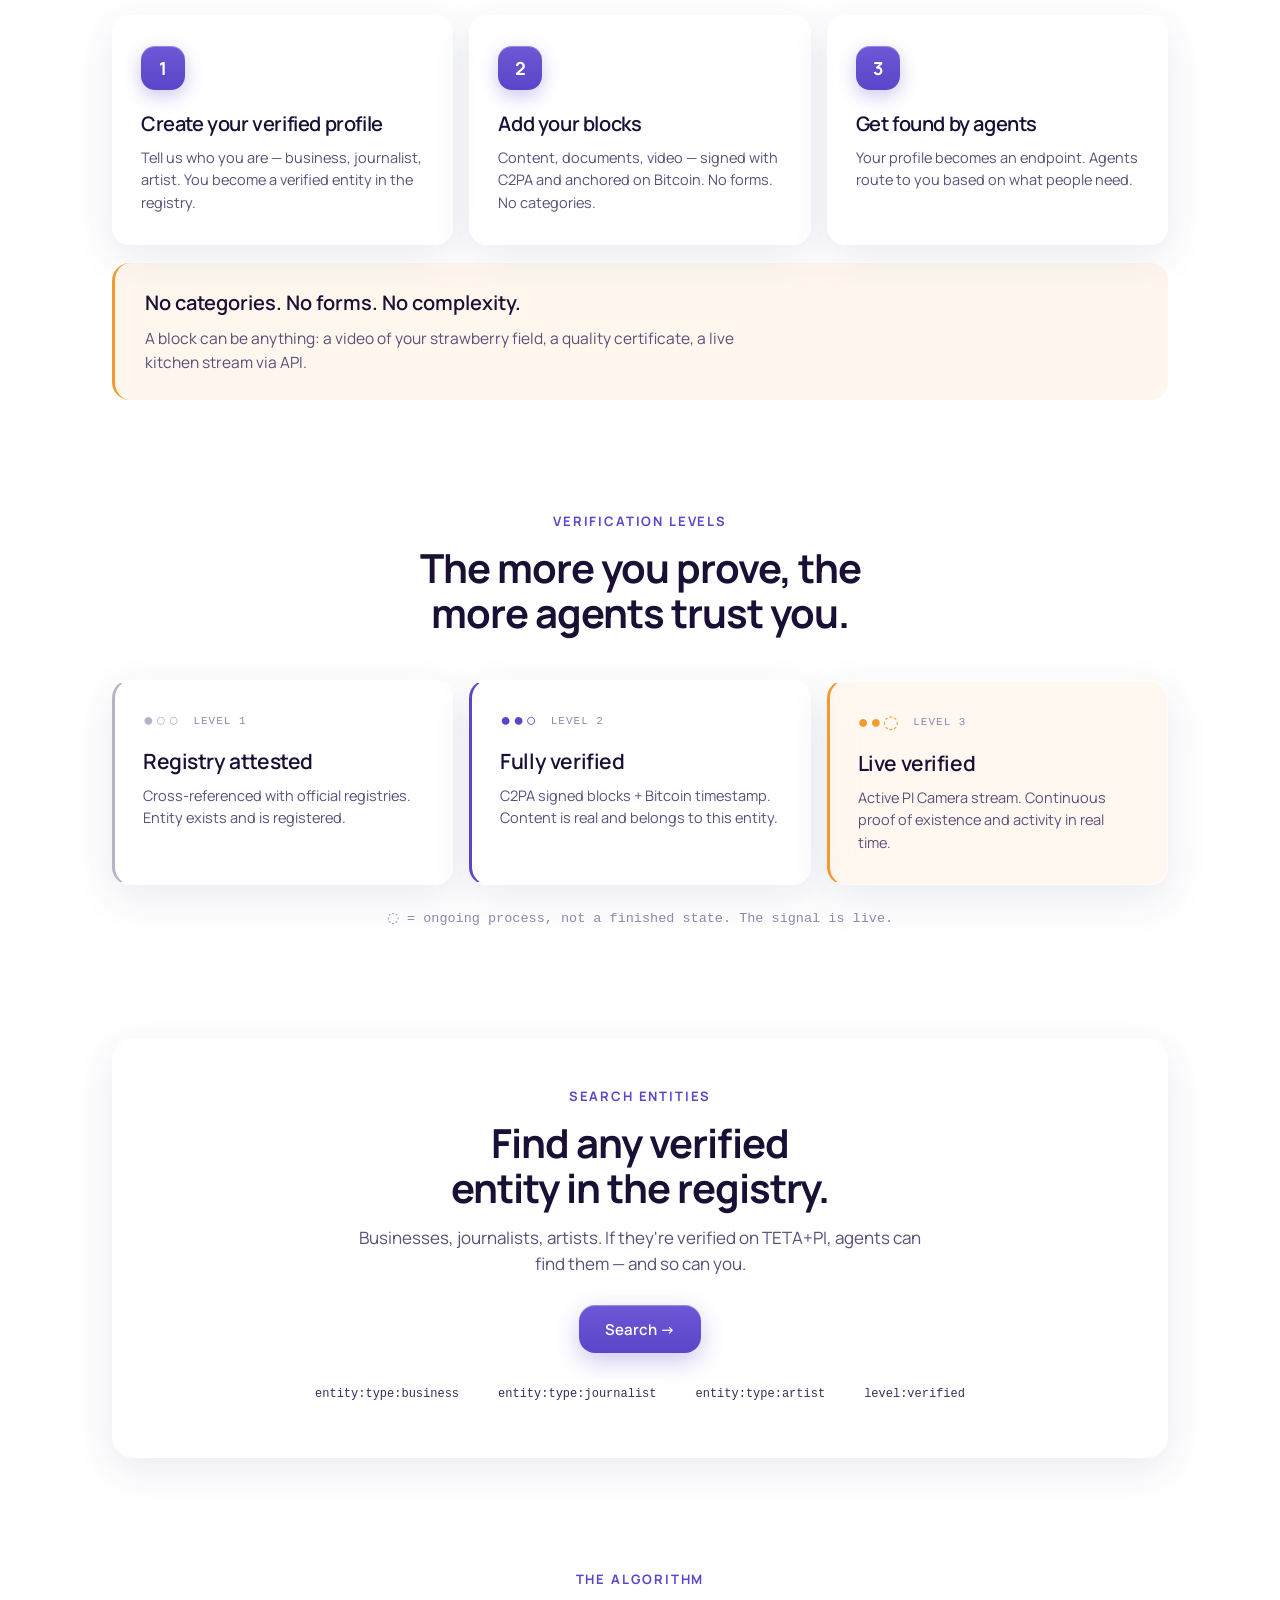
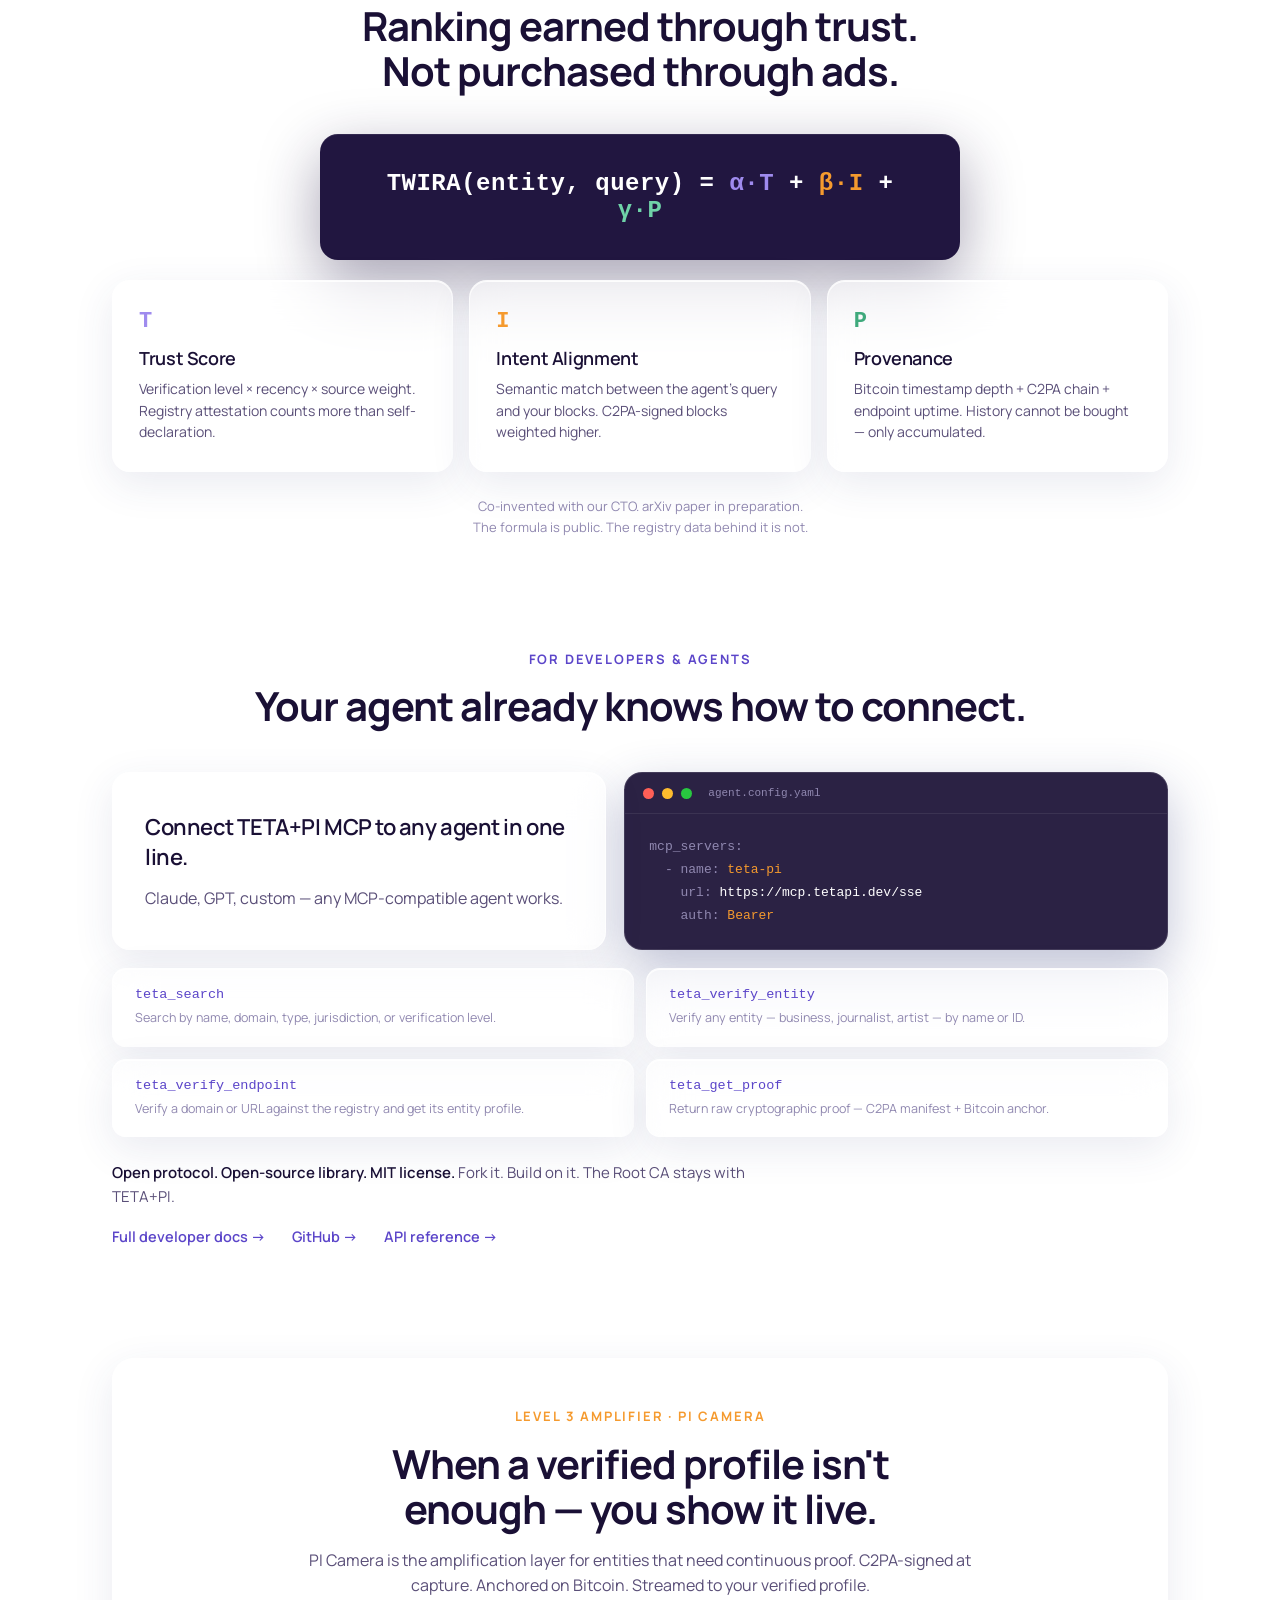
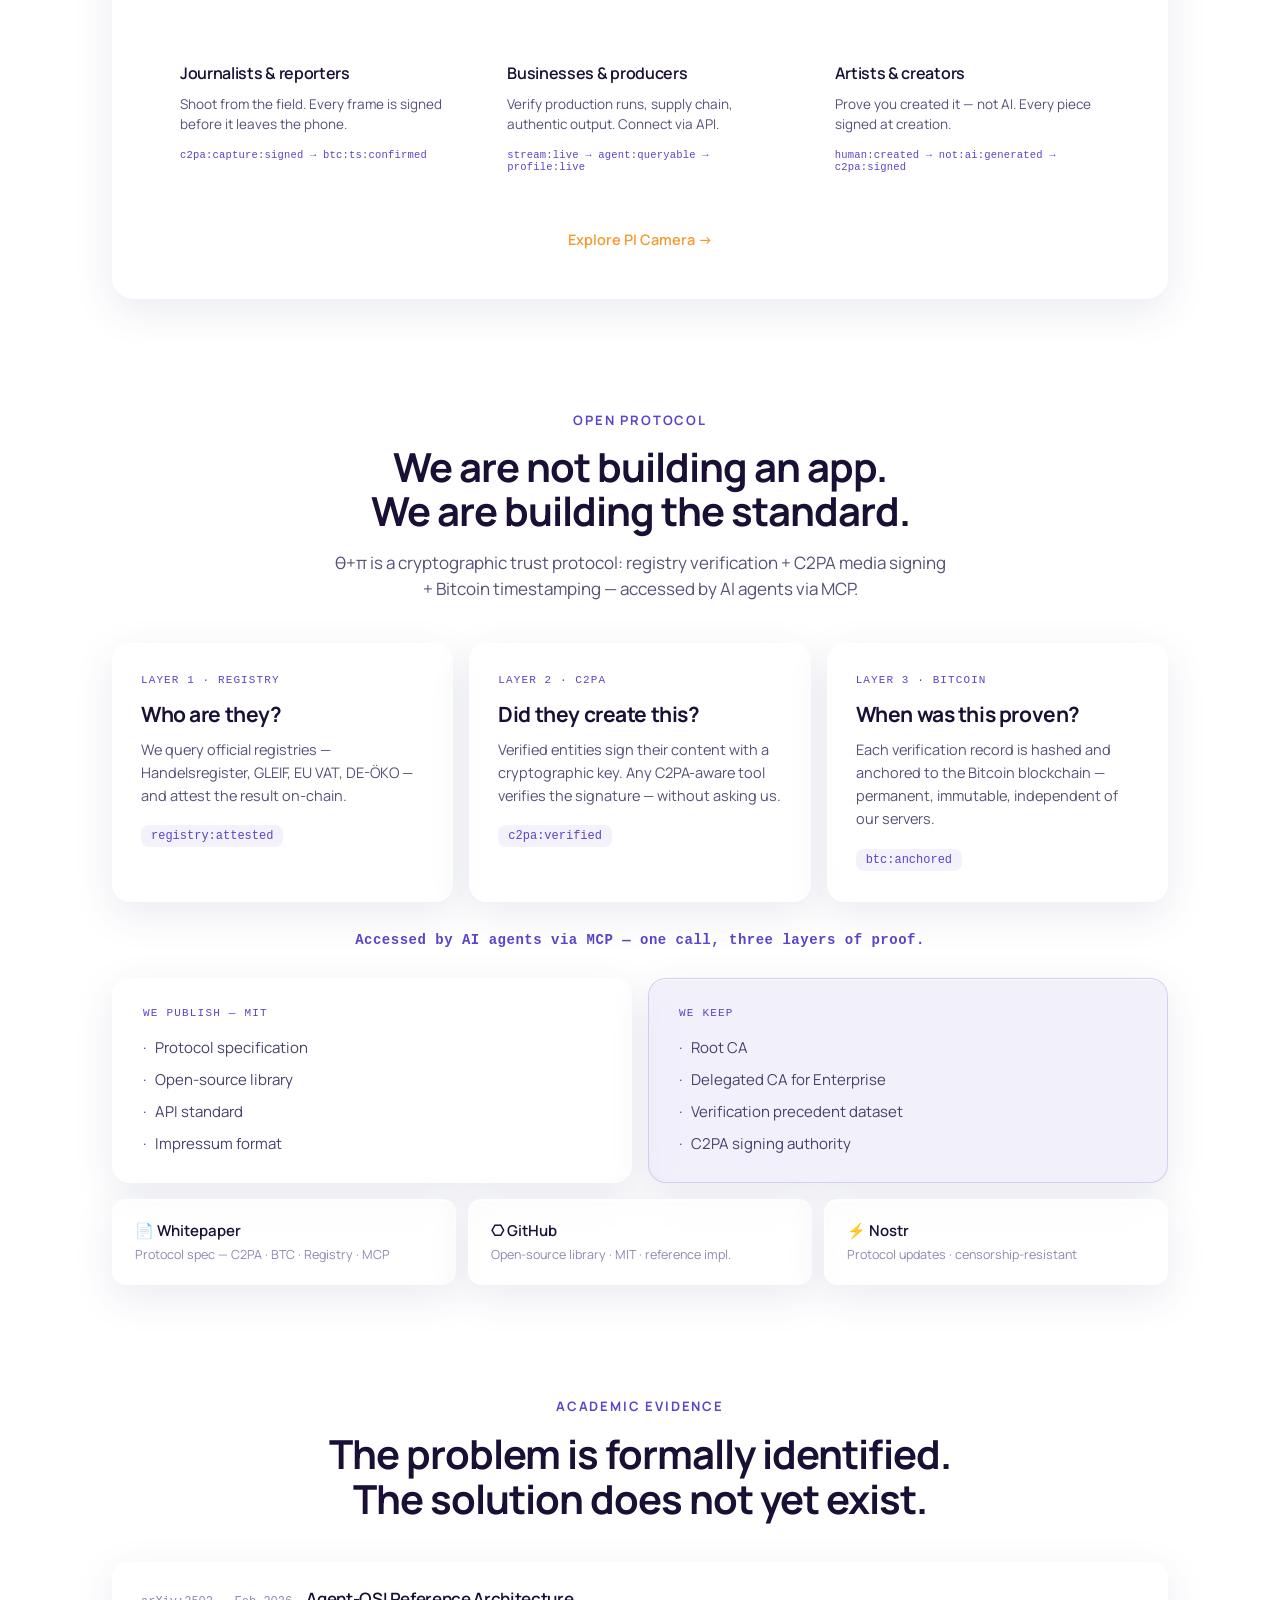
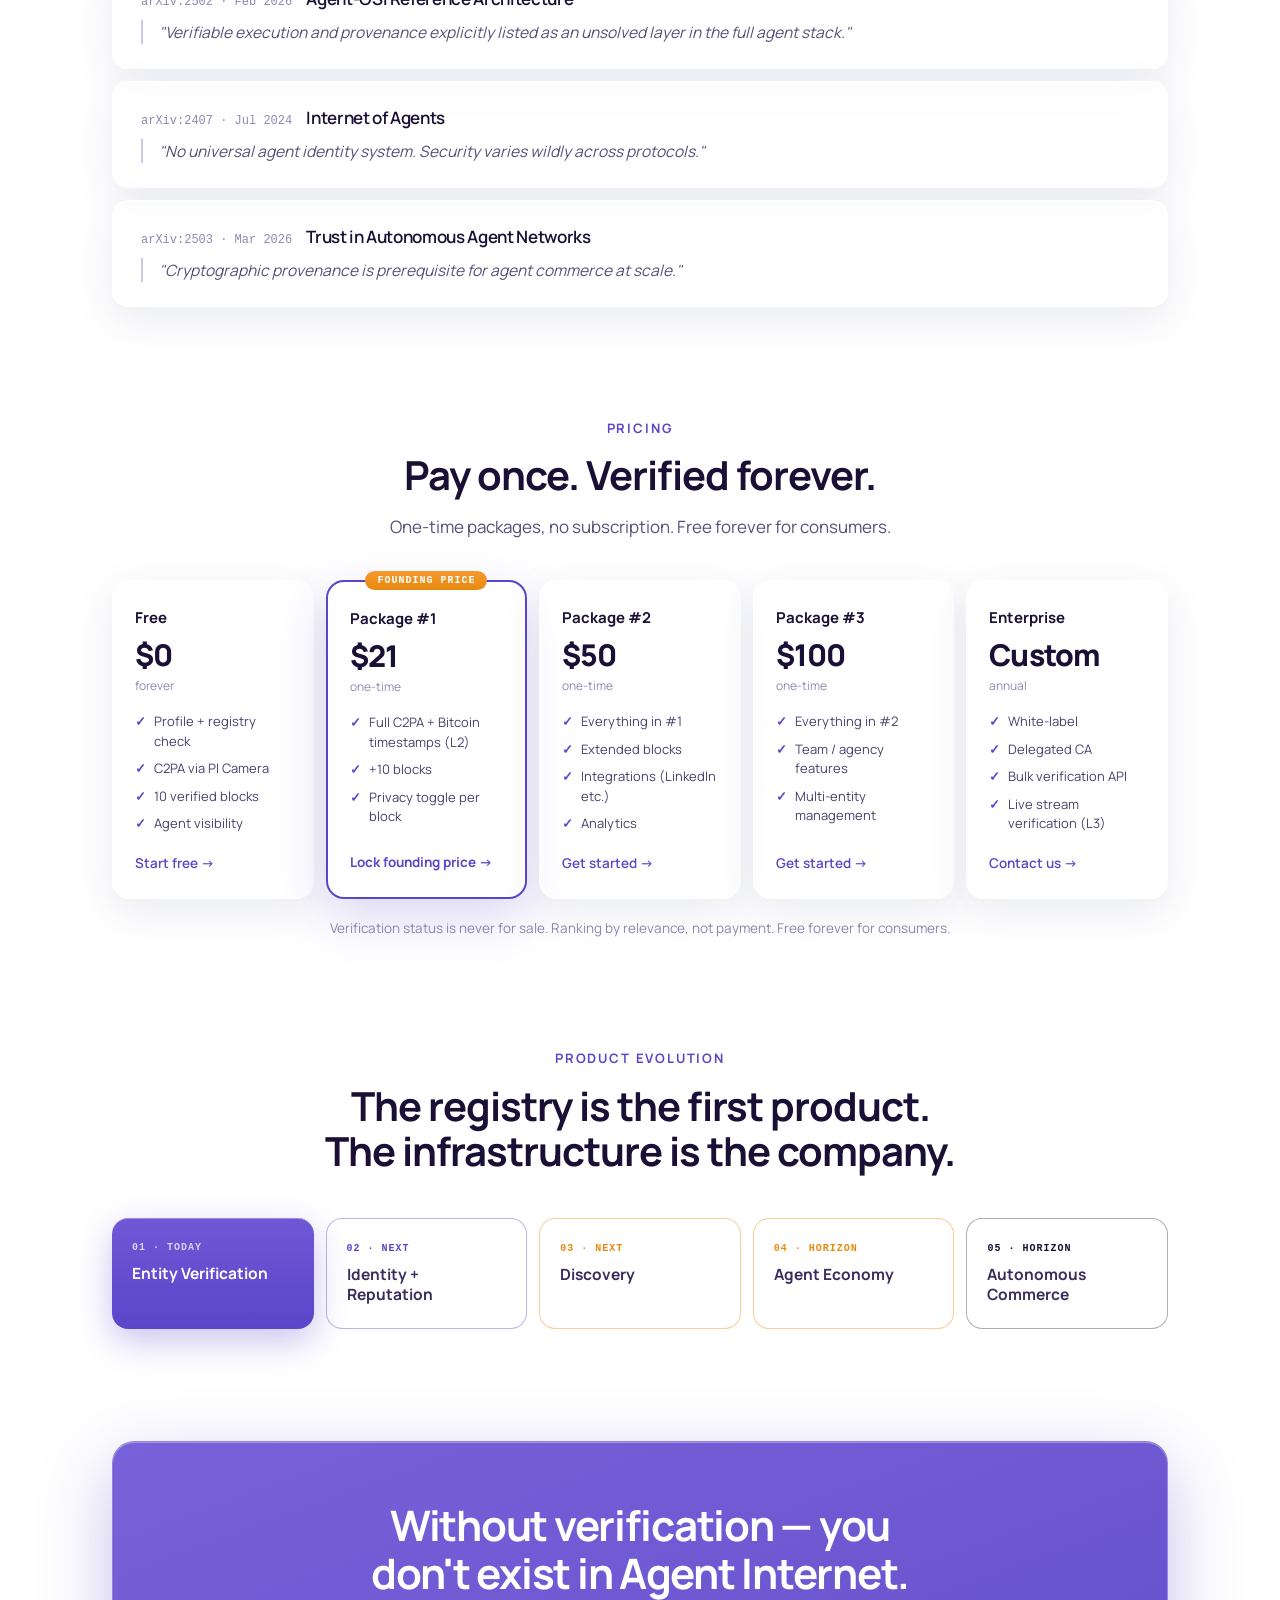
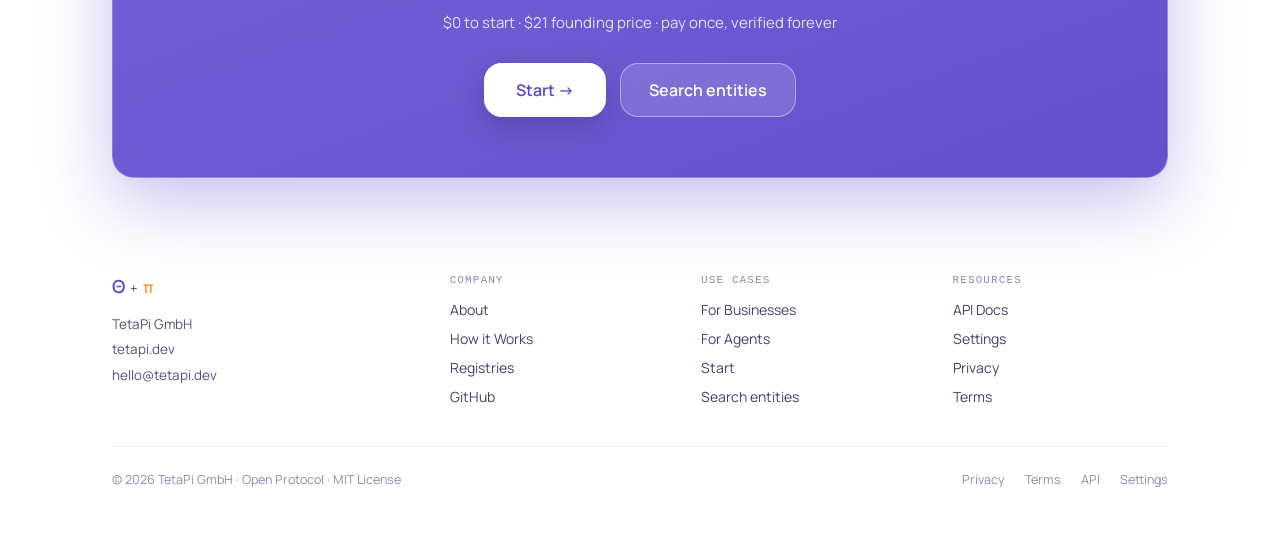
==== commit 5eb8e179: "feat: claim waitlist — API endpoint, claims table, landing form (Spec v2.1 §02/§05) - POST /api/v1/c" ====
--- a/landing/index.html
+++ b/landing/index.html
@@ -162,19 +162,48 @@
     <p style="font-size:clamp(16px,2vw,20px);font-weight:400;line-height:1.5;color:#5A4F78;max-width:560px;margin:0 auto 14px;text-wrap:pretty">Verified entities are visible in agent search.<br>Unverified ones don't exist in Agent Internet.</p>
     <p style="font-size:14px;line-height:1.6;color:#9088B0;max-width:560px;margin:0 auto 36px;text-wrap:pretty">People, companies, APIs, AI models, MCP servers, agents — one registry for every digital entity.</p>
     <div style="display:flex;align-items:center;justify-content:center;gap:14px;flex-wrap:wrap">
-      <a href="https://app.tetapi.dev/claim" class="btn-primary">Get verified — lock $21 founding price</a>
+      <a href="#waitlist" class="btn-primary">Get verified — lock $21 founding price</a>
       <a href="https://app.tetapi.dev" class="btn-ghost">Search entities →</a>
     </div>
     <div style="font-family:ui-monospace,'SF Mono','Menlo',monospace;font-size:12px;color:#9088B0;margin-top:22px;letter-spacing:.3px">registry:attested · c2pa:verified · btc:confirmed</div>
   </div>
 </section>
 
-<!-- ======== EU AI ACT COUNTDOWN ======== -->
-<section style="max-width:1120px;margin:0 auto;padding:0 32px">
-  <div data-reveal style="display:flex;align-items:center;justify-content:center;gap:12px;flex-wrap:wrap;padding:14px 24px;border-radius:16px;background:rgba(245,154,46,.10);border:1px solid rgba(245,154,46,.35)">
+<!-- ======== WAITLIST / CLAIM ======== -->
+<section class="section" id="waitlist" style="padding-top:0">
+  <div data-reveal style="display:flex;align-items:center;justify-content:center;gap:12px;flex-wrap:wrap;padding:14px 24px;border-radius:16px;background:rgba(245,154,46,.10);border:1px solid rgba(245,154,46,.35);margin-bottom:28px">
     <span style="font-size:16px">⚠️</span>
     <span style="font-size:14px;font-weight:600;color:#3A2C5C">EU AI Act Article 50: C2PA content labeling becomes mandatory in</span>
     <span id="ai-act-days" style="font-family:ui-monospace,'SF Mono','Menlo',monospace;font-size:14px;font-weight:700;color:#E8890F;min-width:64px;text-align:center;font-variant-numeric:tabular-nums">— days</span>
+  </div>
+  <div data-reveal class="glass" style="max-width:640px;margin:0 auto;padding:40px 44px">
+    <div style="display:flex;align-items:center;justify-content:center;gap:20px;flex-wrap:wrap;margin-bottom:24px">
+      <span style="font-size:13px;font-weight:600;color:#4A3F6B">✓ Verified in 10 min</span>
+      <span style="font-size:13px;font-weight:600;color:#4A3F6B">✓ C2PA + Bitcoin timestamp</span>
+      <span style="font-size:13px;font-weight:600;color:#4A3F6B">✓ Agents find you first</span>
+    </div>
+    <form id="claim-form" style="display:flex;flex-direction:column;gap:14px">
+      <div style="display:flex;gap:12px;flex-wrap:wrap">
+        <input type="email" id="claim-email" required placeholder="you@company.com" style="flex:2;min-width:200px;height:50px;padding:0 18px;font-size:15px;font-family:inherit;color:#1A1035;background:rgba(255,255,255,.7);border:1px solid rgba(91,69,201,.25);border-radius:14px;outline:none">
+        <select id="claim-type" style="flex:1;min-width:140px;height:50px;padding:0 14px;font-size:15px;font-family:inherit;color:#1A1035;background:rgba(255,255,255,.7);border:1px solid rgba(91,69,201,.25);border-radius:14px;outline:none">
+          <option value="business">Business</option>
+          <option value="journalist">Journalist</option>
+          <option value="creator">Creator</option>
+          <option value="developer">Developer</option>
+          <option value="other">Other</option>
+        </select>
+      </div>
+      <label style="display:flex;align-items:flex-start;gap:10px;font-size:13.5px;color:#4A3F6B;line-height:1.5;cursor:pointer">
+        <input type="checkbox" id="claim-pay" style="margin-top:2px;width:16px;height:16px;accent-color:#5B45C9">
+        <span>I'm ready to pay <strong>$21</strong> when billing launches — lock my founding price.</span>
+      </label>
+      <button type="submit" class="btn-primary" style="border:none;cursor:pointer;font-family:inherit;justify-content:center">Get verified — join the registry</button>
+    </form>
+    <div id="claim-success" style="display:none;text-align:center;padding:20px 0 4px">
+      <div style="font-size:22px;font-weight:700;color:#5B45C9;margin-bottom:6px">You're in! 🎉</div>
+      <div id="claim-position" style="font-size:15px;color:#4A3F6B"></div>
+    </div>
+    <div id="claim-counter" style="text-align:center;font-family:ui-monospace,'SF Mono','Menlo',monospace;font-size:12.5px;color:#9088B0;margin-top:18px;min-height:18px"></div>
   </div>
 </section>
 
@@ -743,6 +772,53 @@
   const days = Math.max(0, Math.ceil((deadline - Date.now()) / 86400000));
   el.textContent = days + ' days';
 })();
+
+// Waitlist claim form
+(function () {
+  const API = 'https://api.tetapi.dev/api/v1/claim';
+  const form = document.getElementById('claim-form');
+  const counter = document.getElementById('claim-counter');
+  if (!form) return;
+
+  fetch(API + '/stats').then(r => r.json()).then(s => {
+    counter.textContent = s.total + ' entities already on the list';
+  }).catch(() => {});
+
+  form.addEventListener('submit', async (e) => {
+    e.preventDefault();
+    const btn = form.querySelector('button');
+    btn.disabled = true; btn.style.opacity = '.6';
+    const params = new URLSearchParams(location.search);
+    try {
+      const res = await fetch(API, {
+        method: 'POST',
+        headers: { 'Content-Type': 'application/json' },
+        body: JSON.stringify({
+          email: document.getElementById('claim-email').value,
+          entity_type: document.getElementById('claim-type').value,
+          ready_to_pay: document.getElementById('claim-pay').checked,
+          source: {
+            utm_source: params.get('utm_source') || null,
+            utm_medium: params.get('utm_medium') || null,
+            referrer: document.referrer || null
+          }
+        })
+      });
+      if (res.status === 201 || res.status === 409) {
+        const data = await res.json();
+        form.style.display = 'none';
+        document.getElementById('claim-success').style.display = 'block';
+        document.getElementById('claim-position').textContent =
+          'Position #' + data.position + ' in the registry. Confirmation on its way.';
+      } else {
+        throw new Error('bad status ' + res.status);
+      }
+    } catch (err) {
+      btn.disabled = false; btn.style.opacity = '1';
+      btn.textContent = 'Something went wrong — try again';
+    }
+  });
+})();
 </script>
 
 </body>
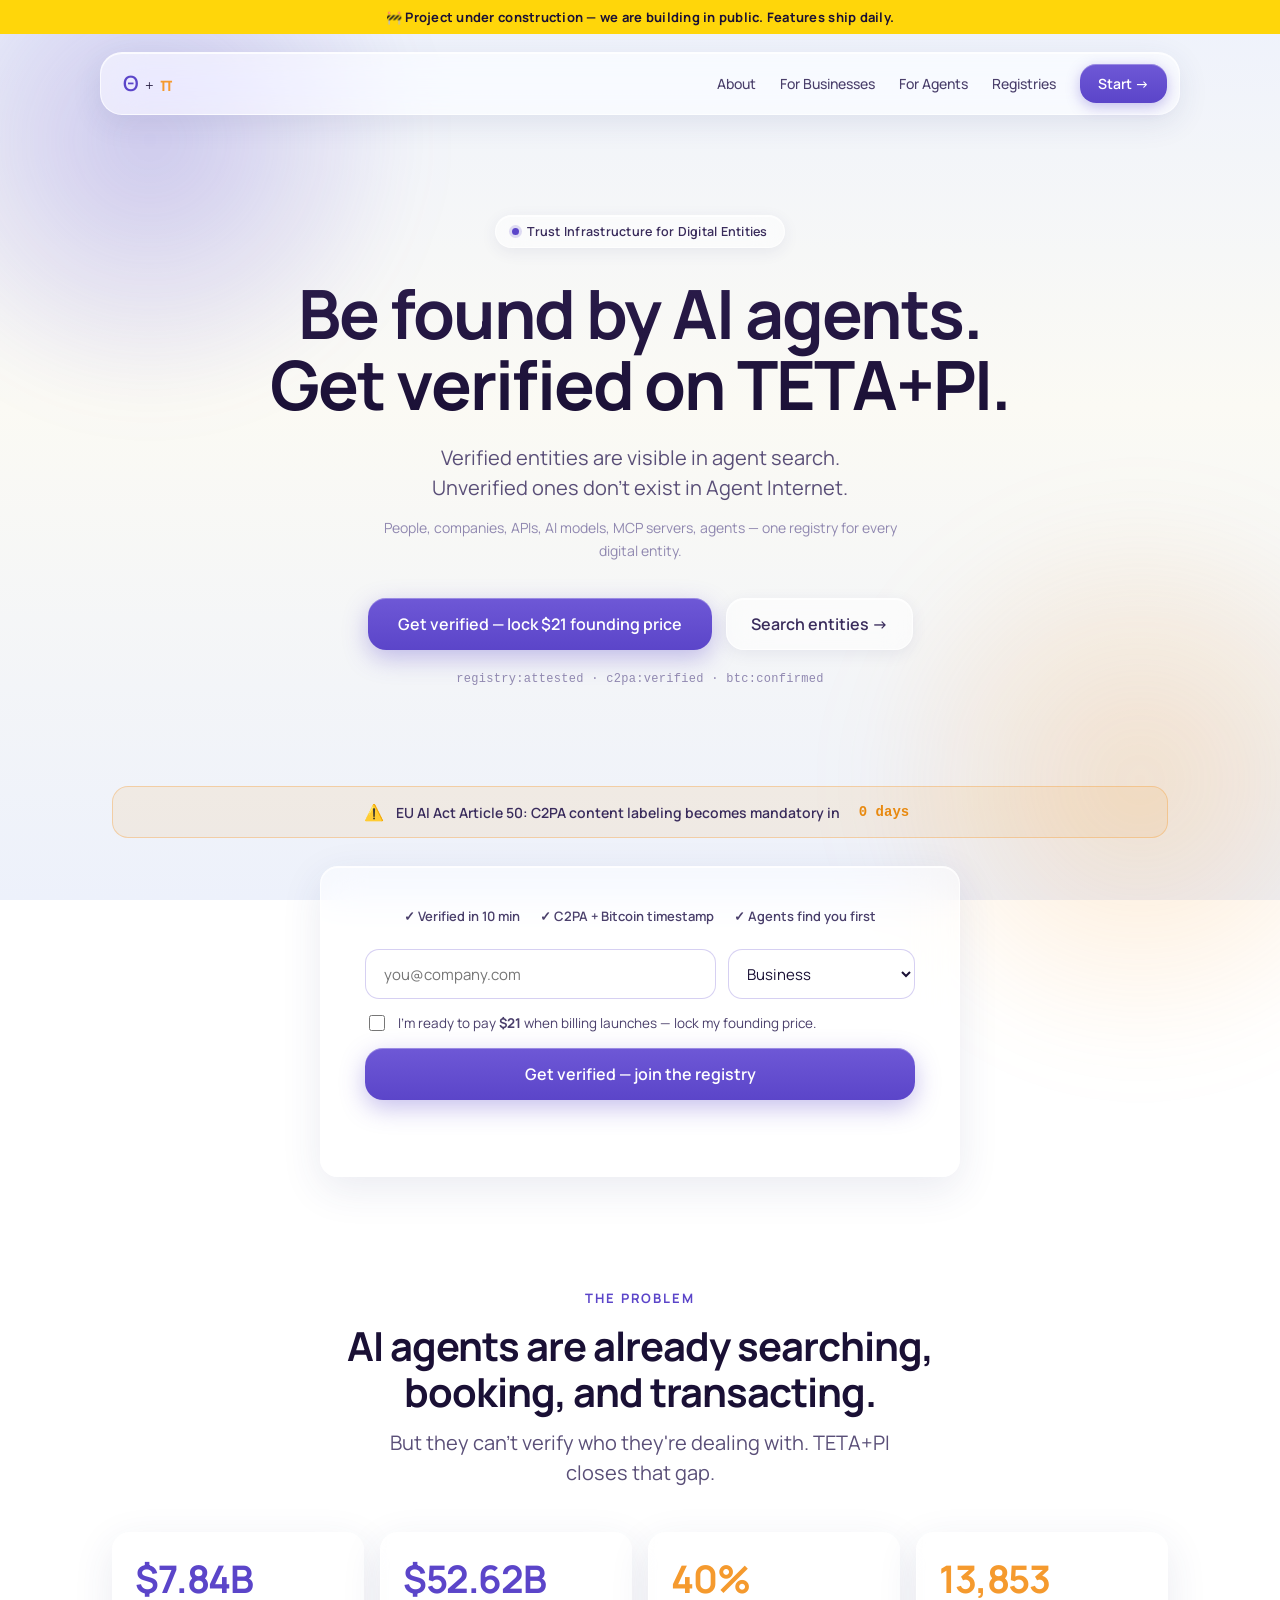
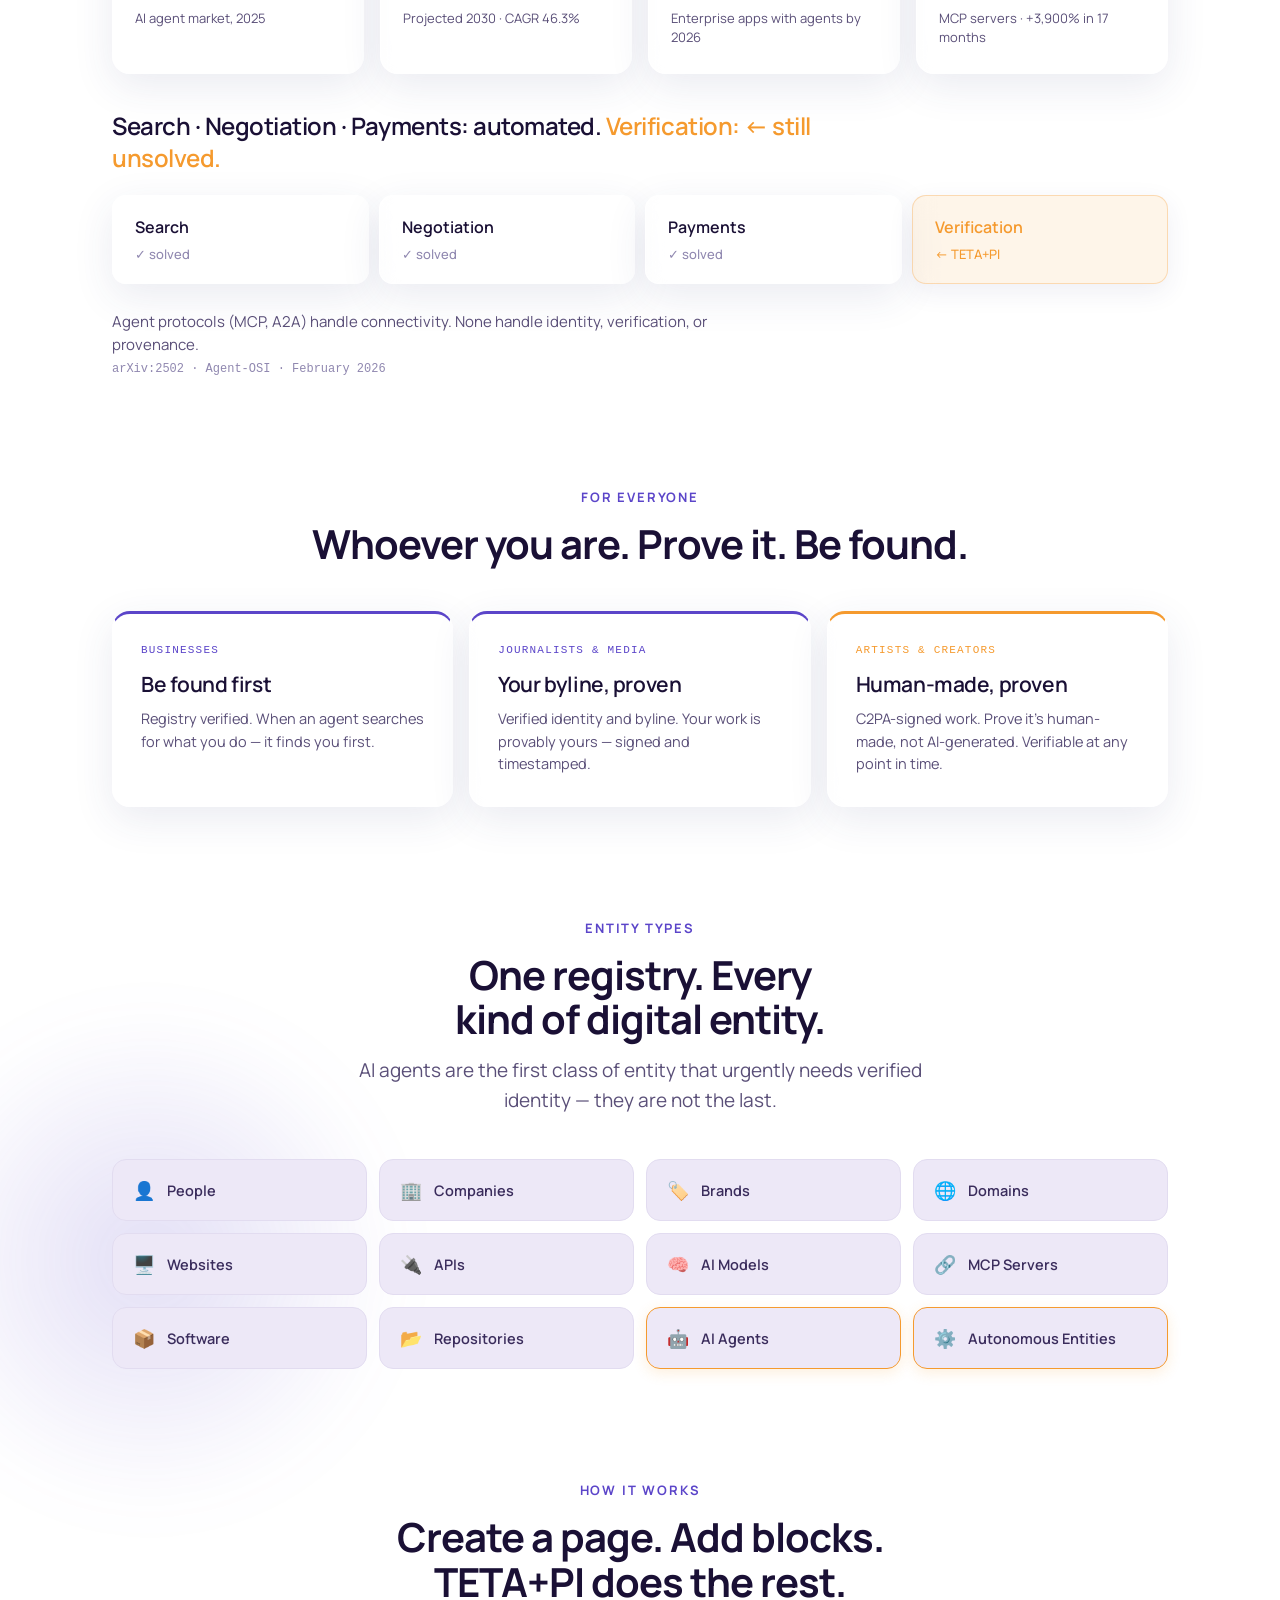
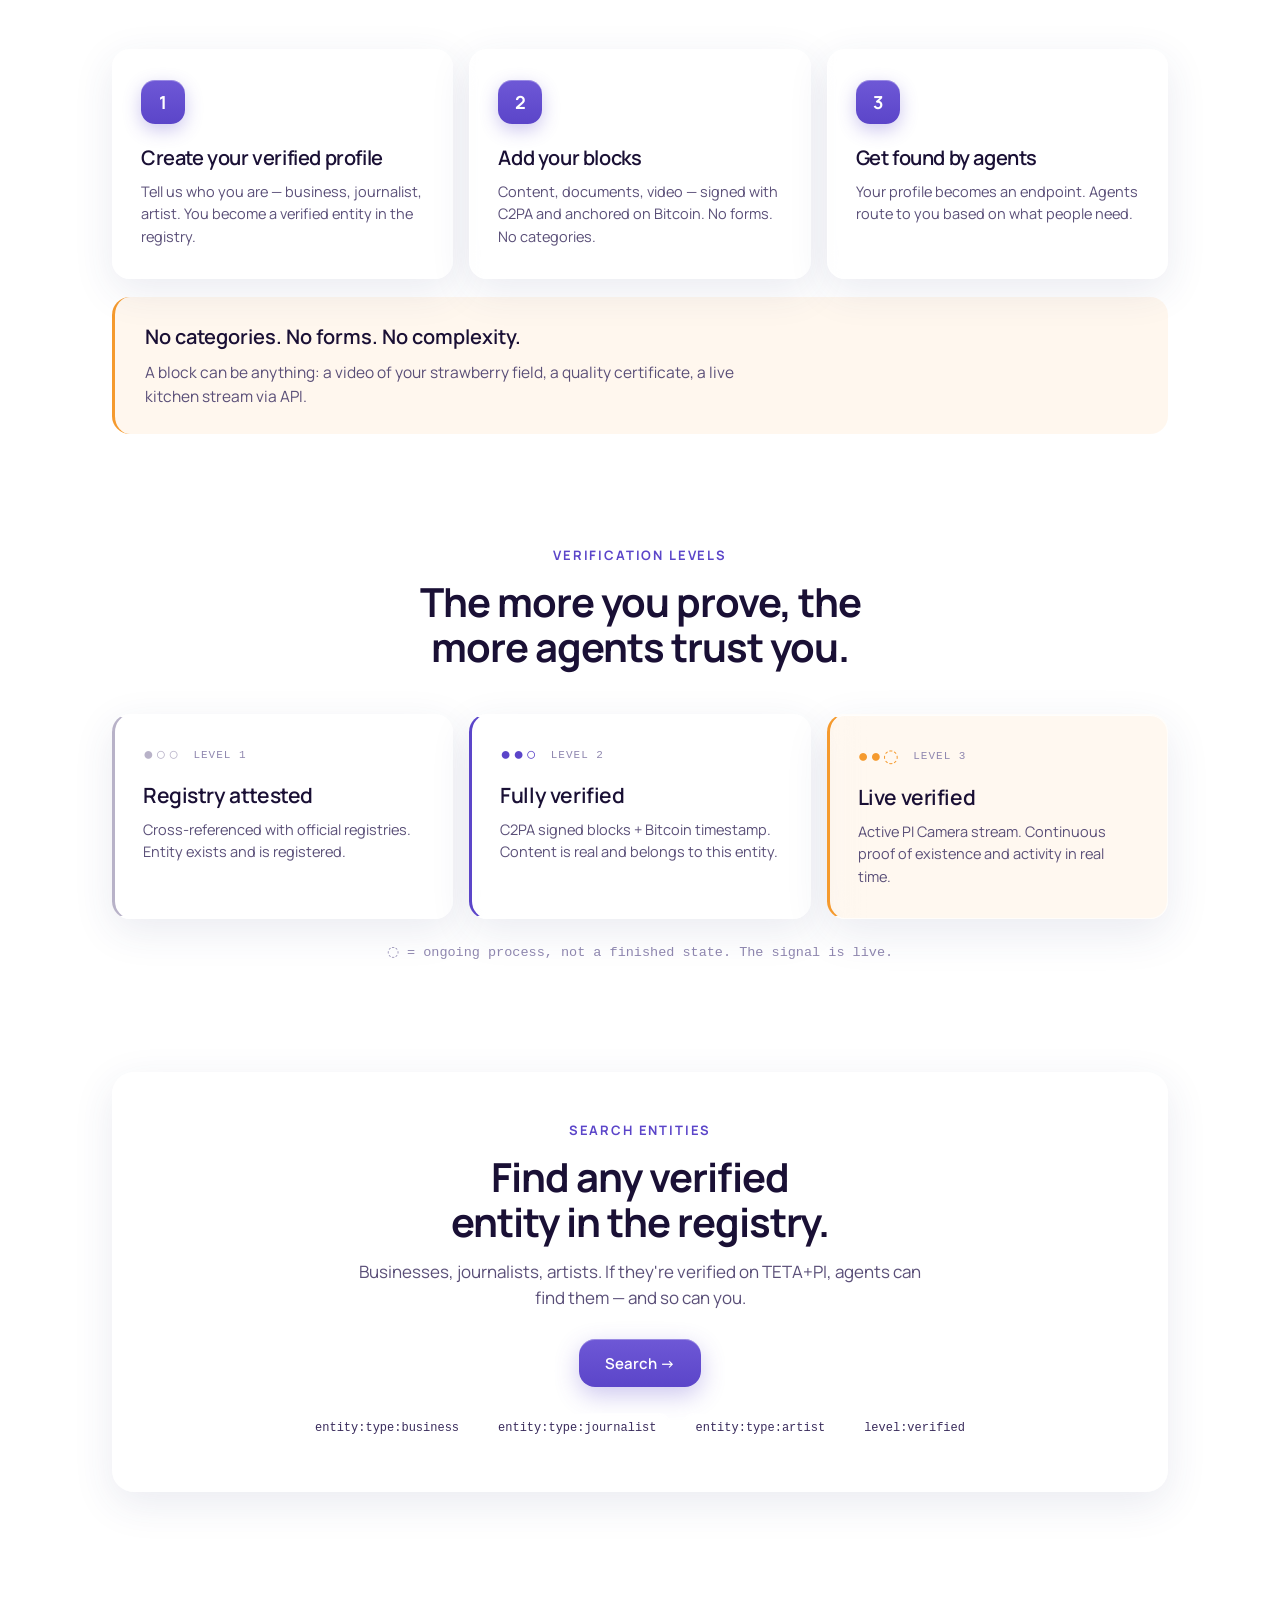
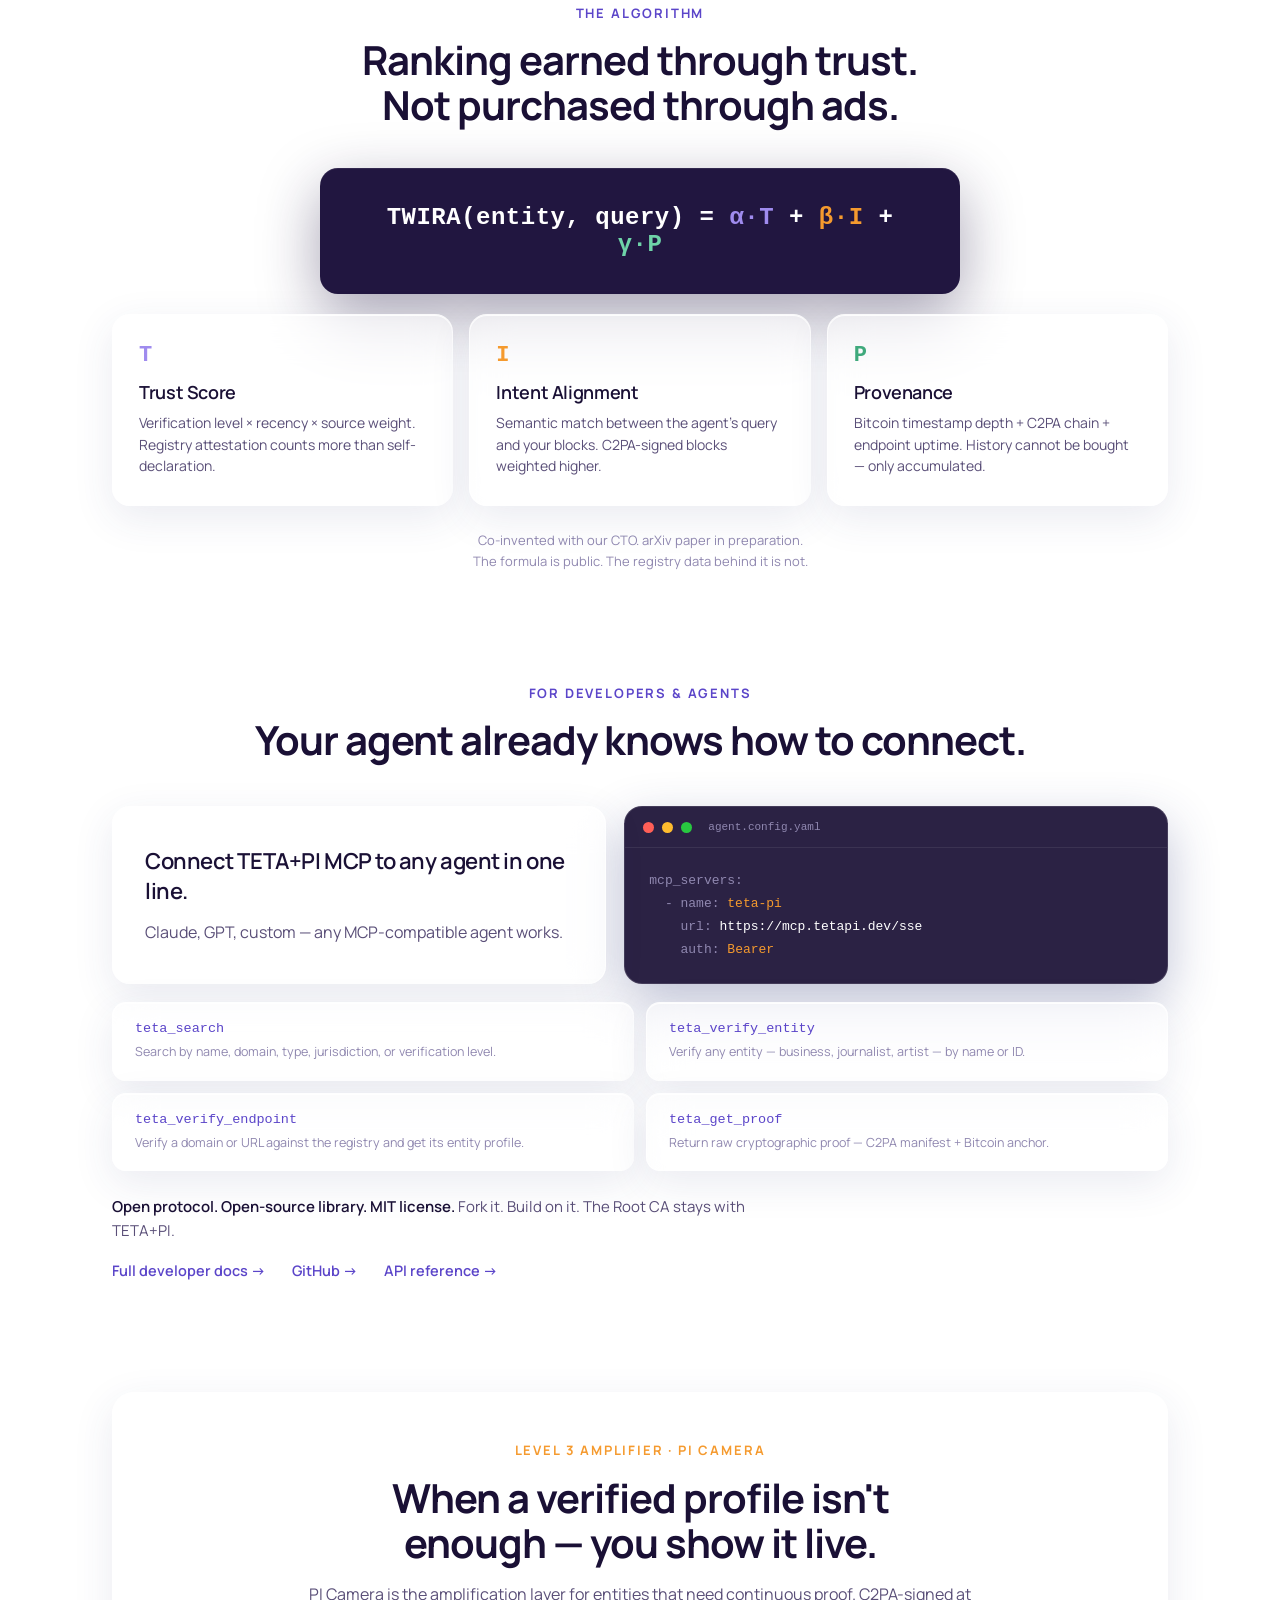
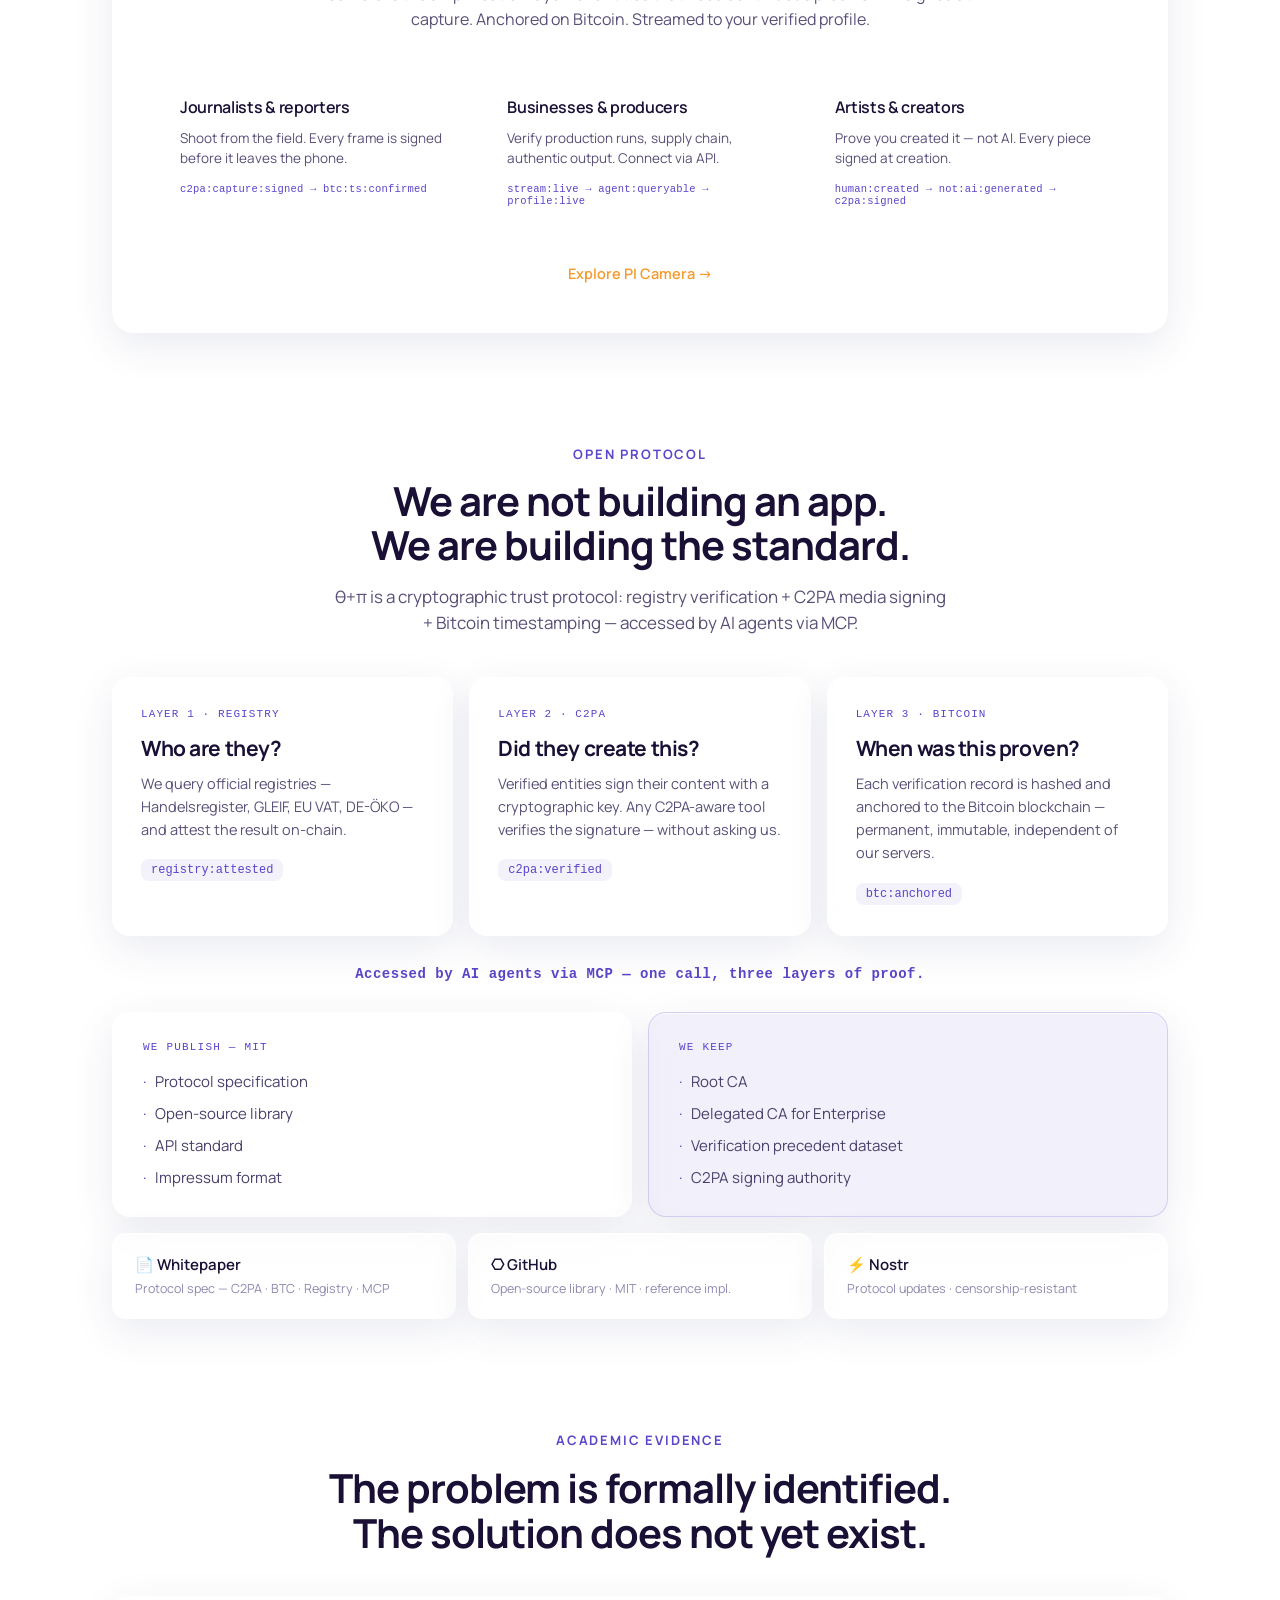
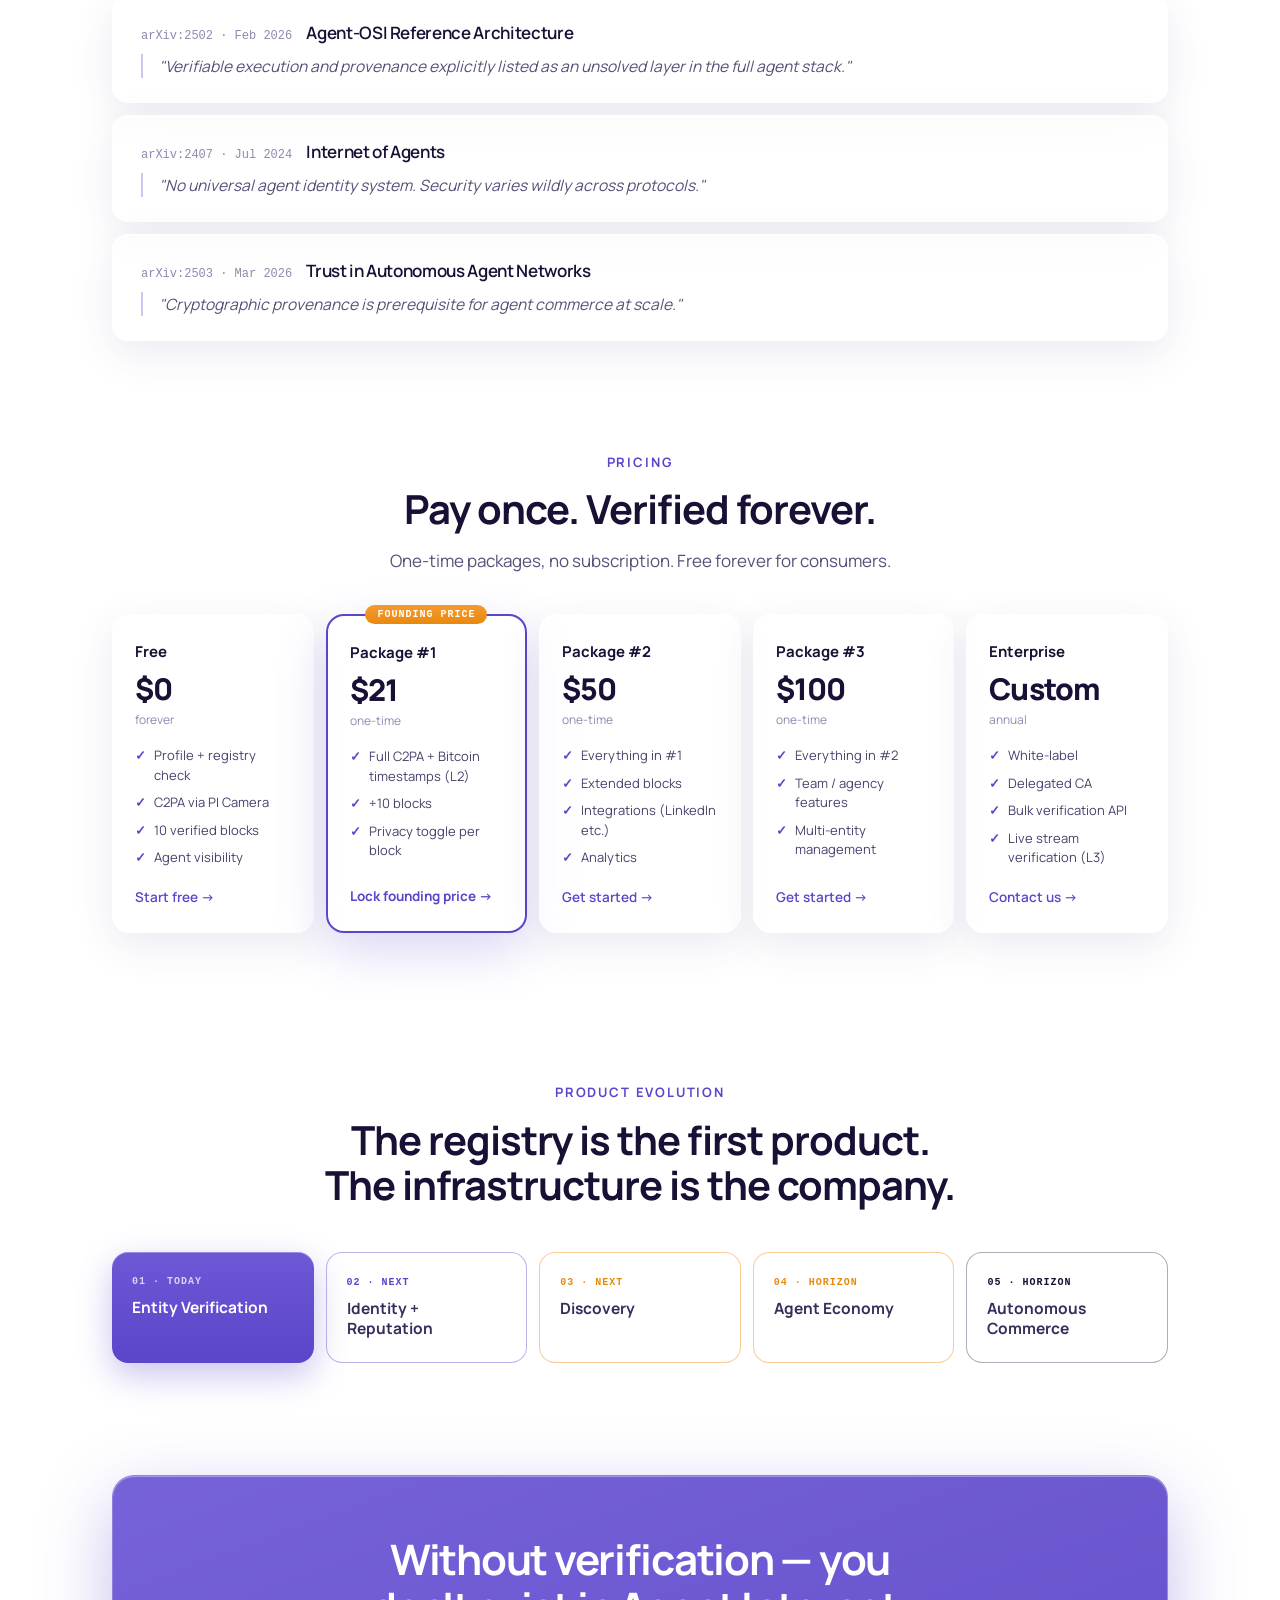
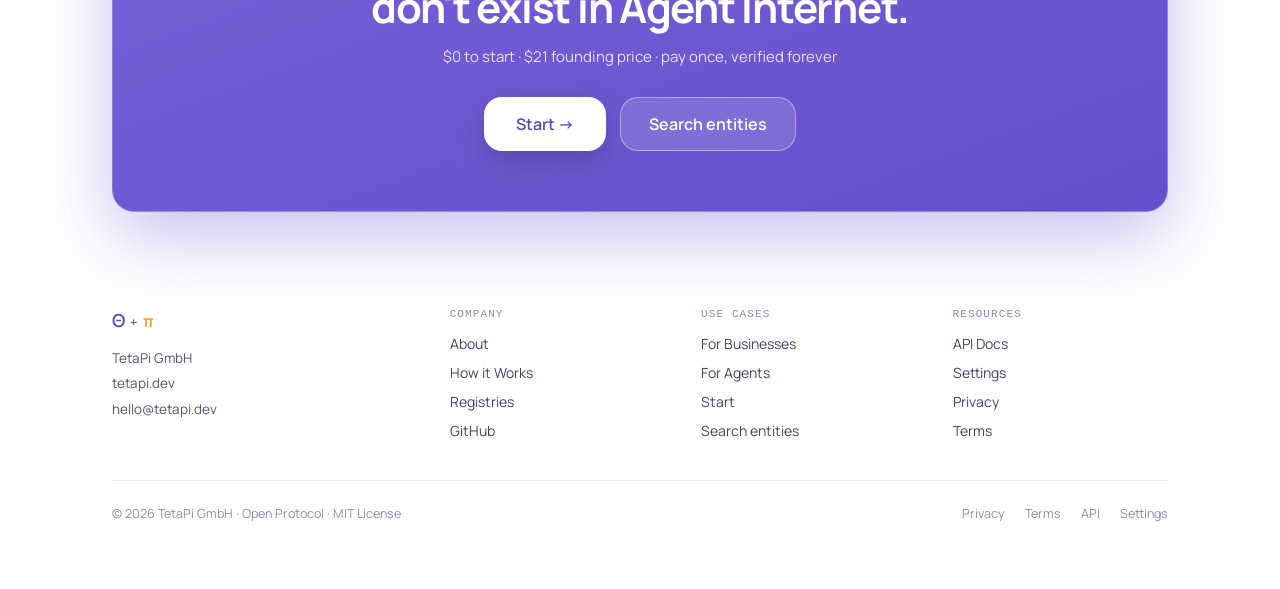
==== commit 9c4a2917: "feat: under-construction banner on landing + app Bright yellow strip on all 11 landing pages and Nex" ====
--- a/landing/index.html
+++ b/landing/index.html
@@ -112,6 +112,7 @@
 </style>
 </head>
 <body>
+<div style="position:relative;z-index:50;display:flex;align-items:center;justify-content:center;gap:8px;padding:8px 16px;background:#FFD60A;color:#1A1035;font-size:13px;font-weight:700;letter-spacing:.02em;text-align:center">🚧 Project under construction — we are building in public. Features ship daily.</div>
 
 <!-- colour washes -->
 <div style="position:fixed;top:-140px;left:-130px;width:560px;height:560px;border-radius:50%;background:radial-gradient(circle,rgba(91,69,201,.26),transparent 68%);filter:blur(32px);animation:floatA 26s ease-in-out infinite;pointer-events:none;z-index:0"></div>
@@ -821,5 +822,6 @@
 })();
 </script>
 
+<script data-goatcounter="https://stats.tetapi.dev/count" async src="https://stats.tetapi.dev/count.js"></script>
 </body>
 </html>
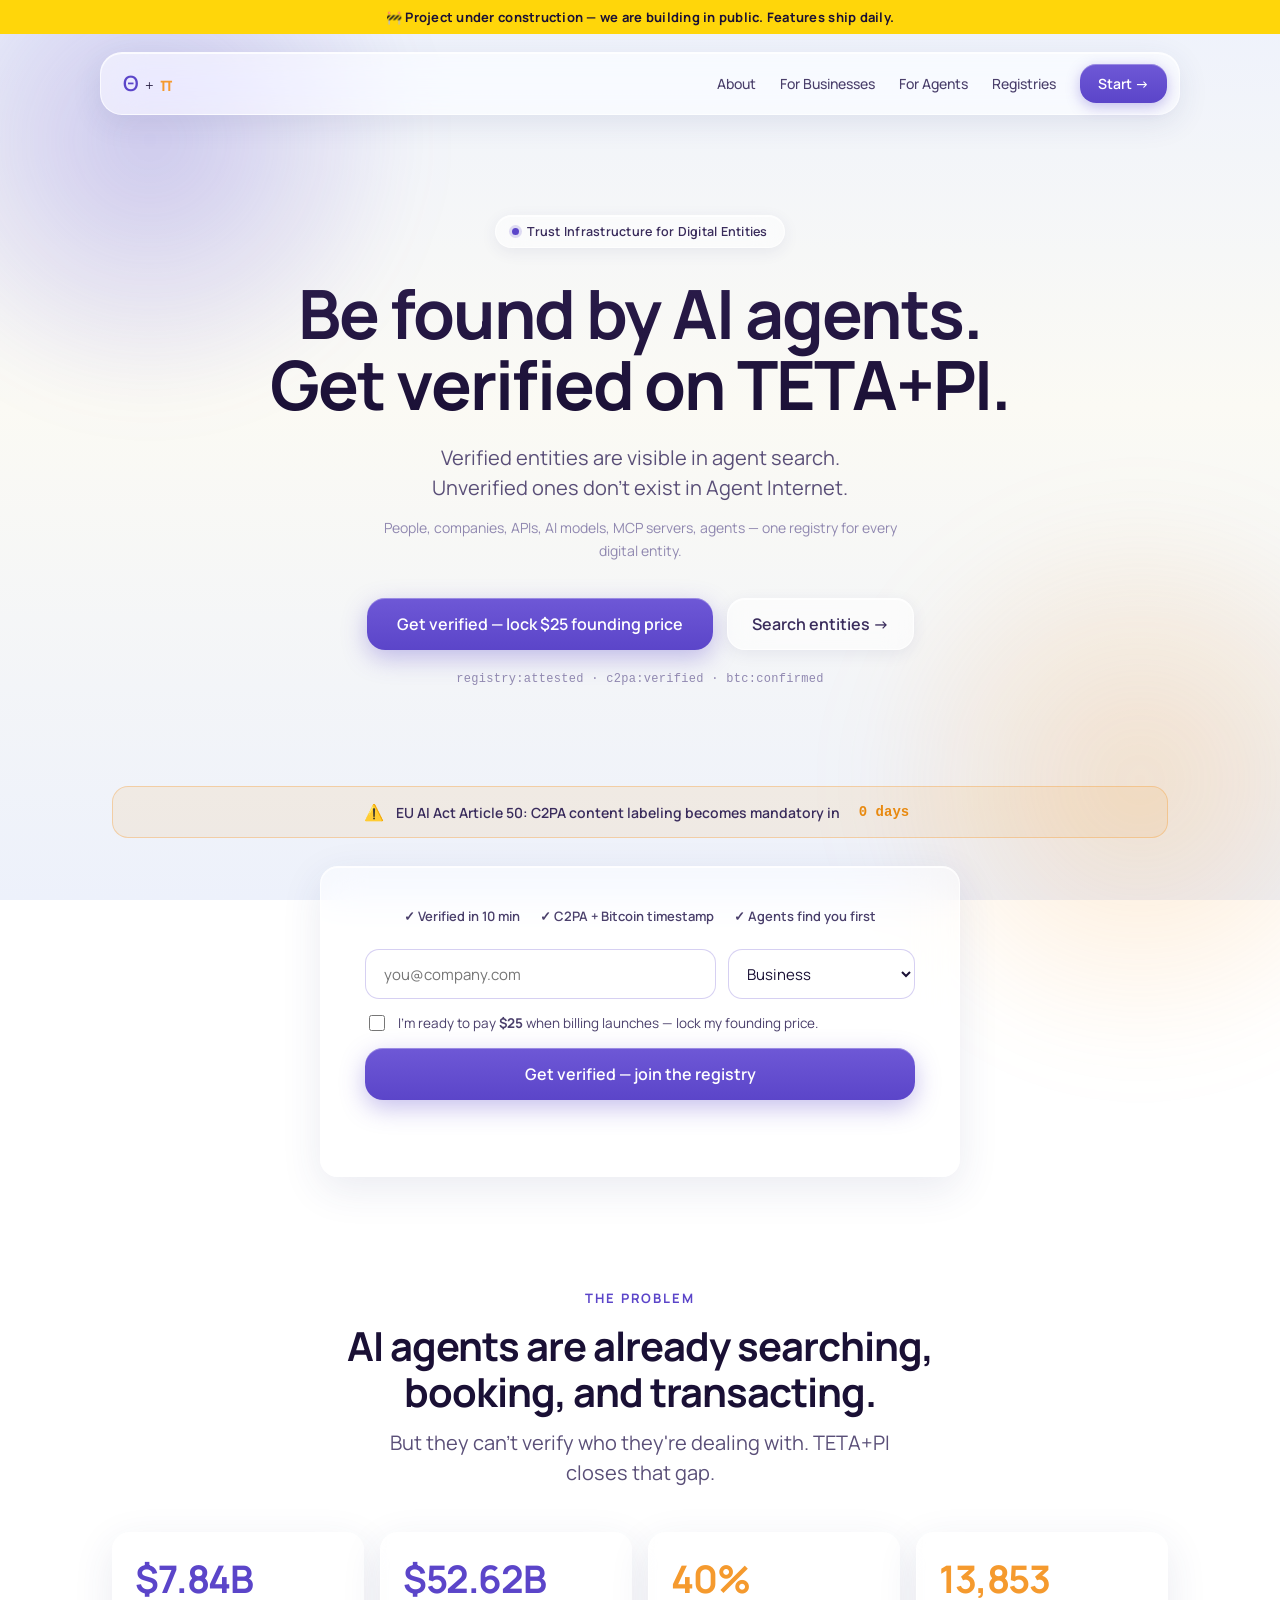
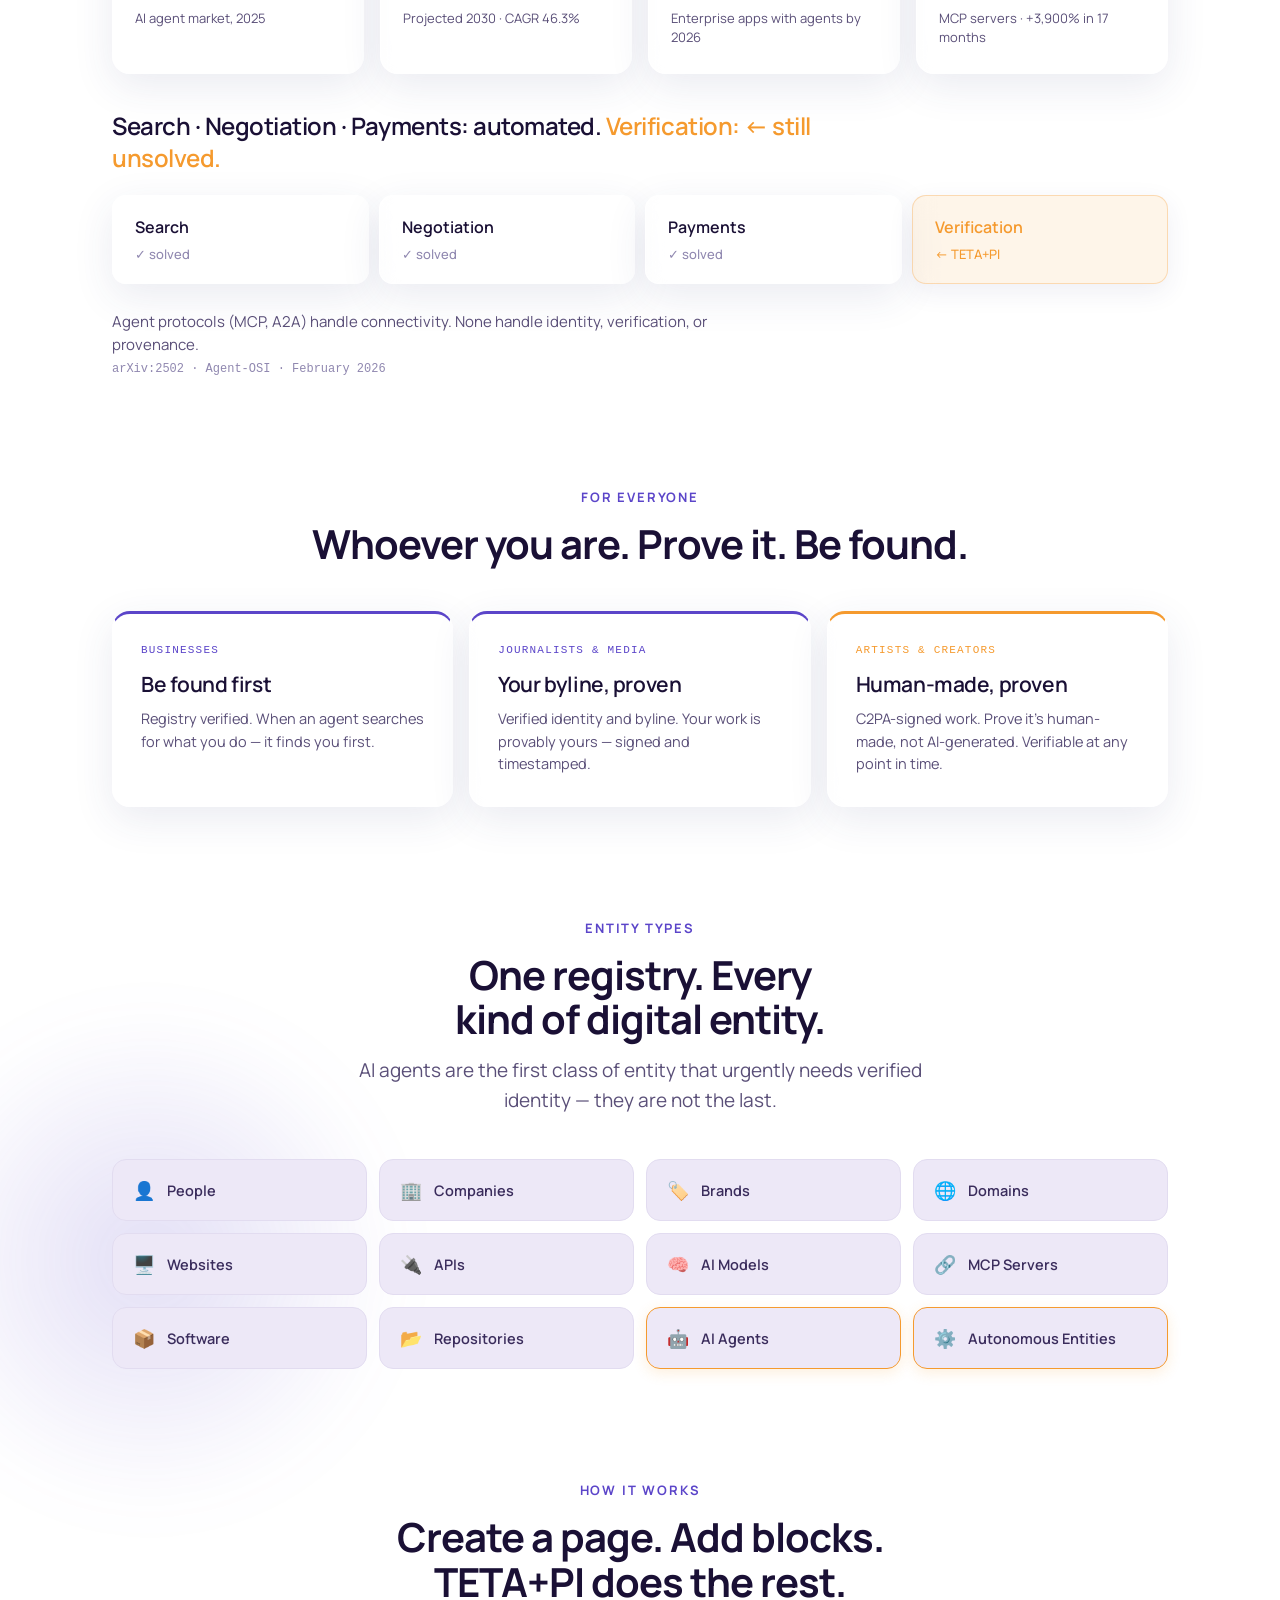
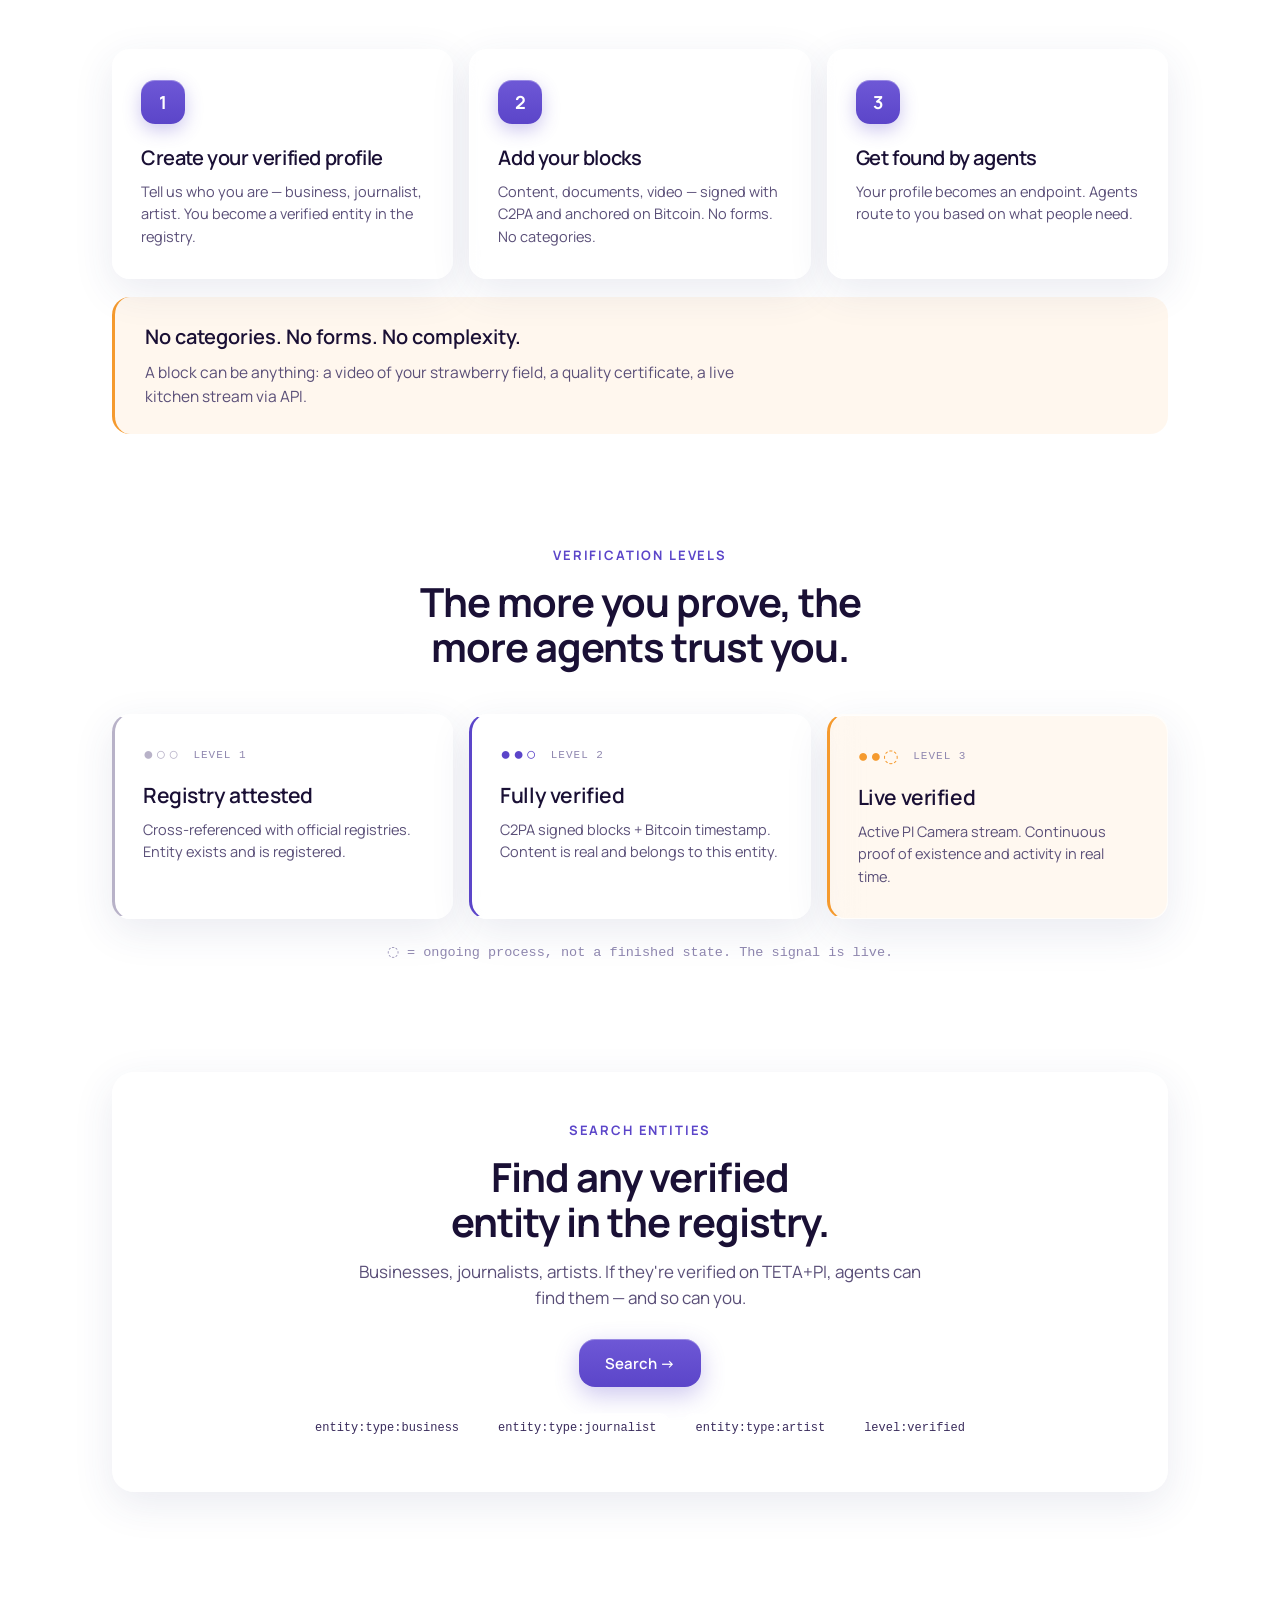
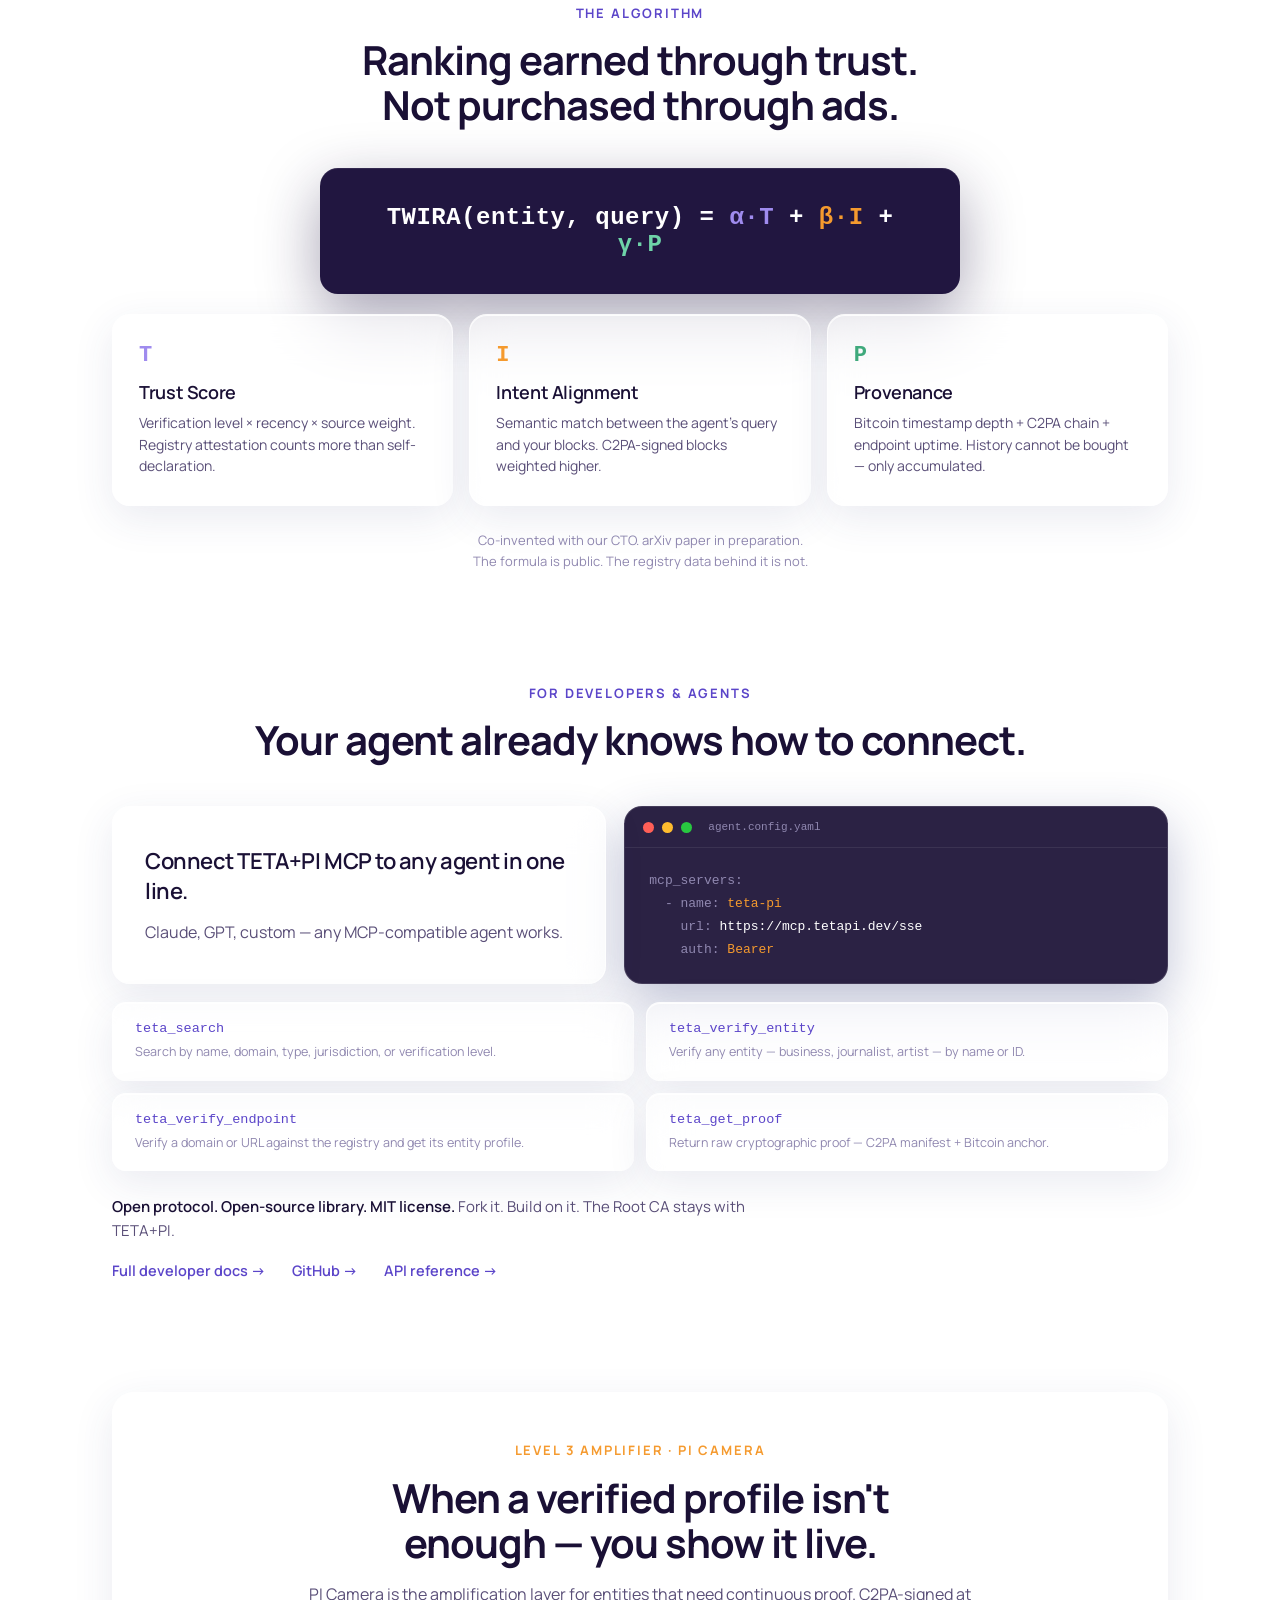
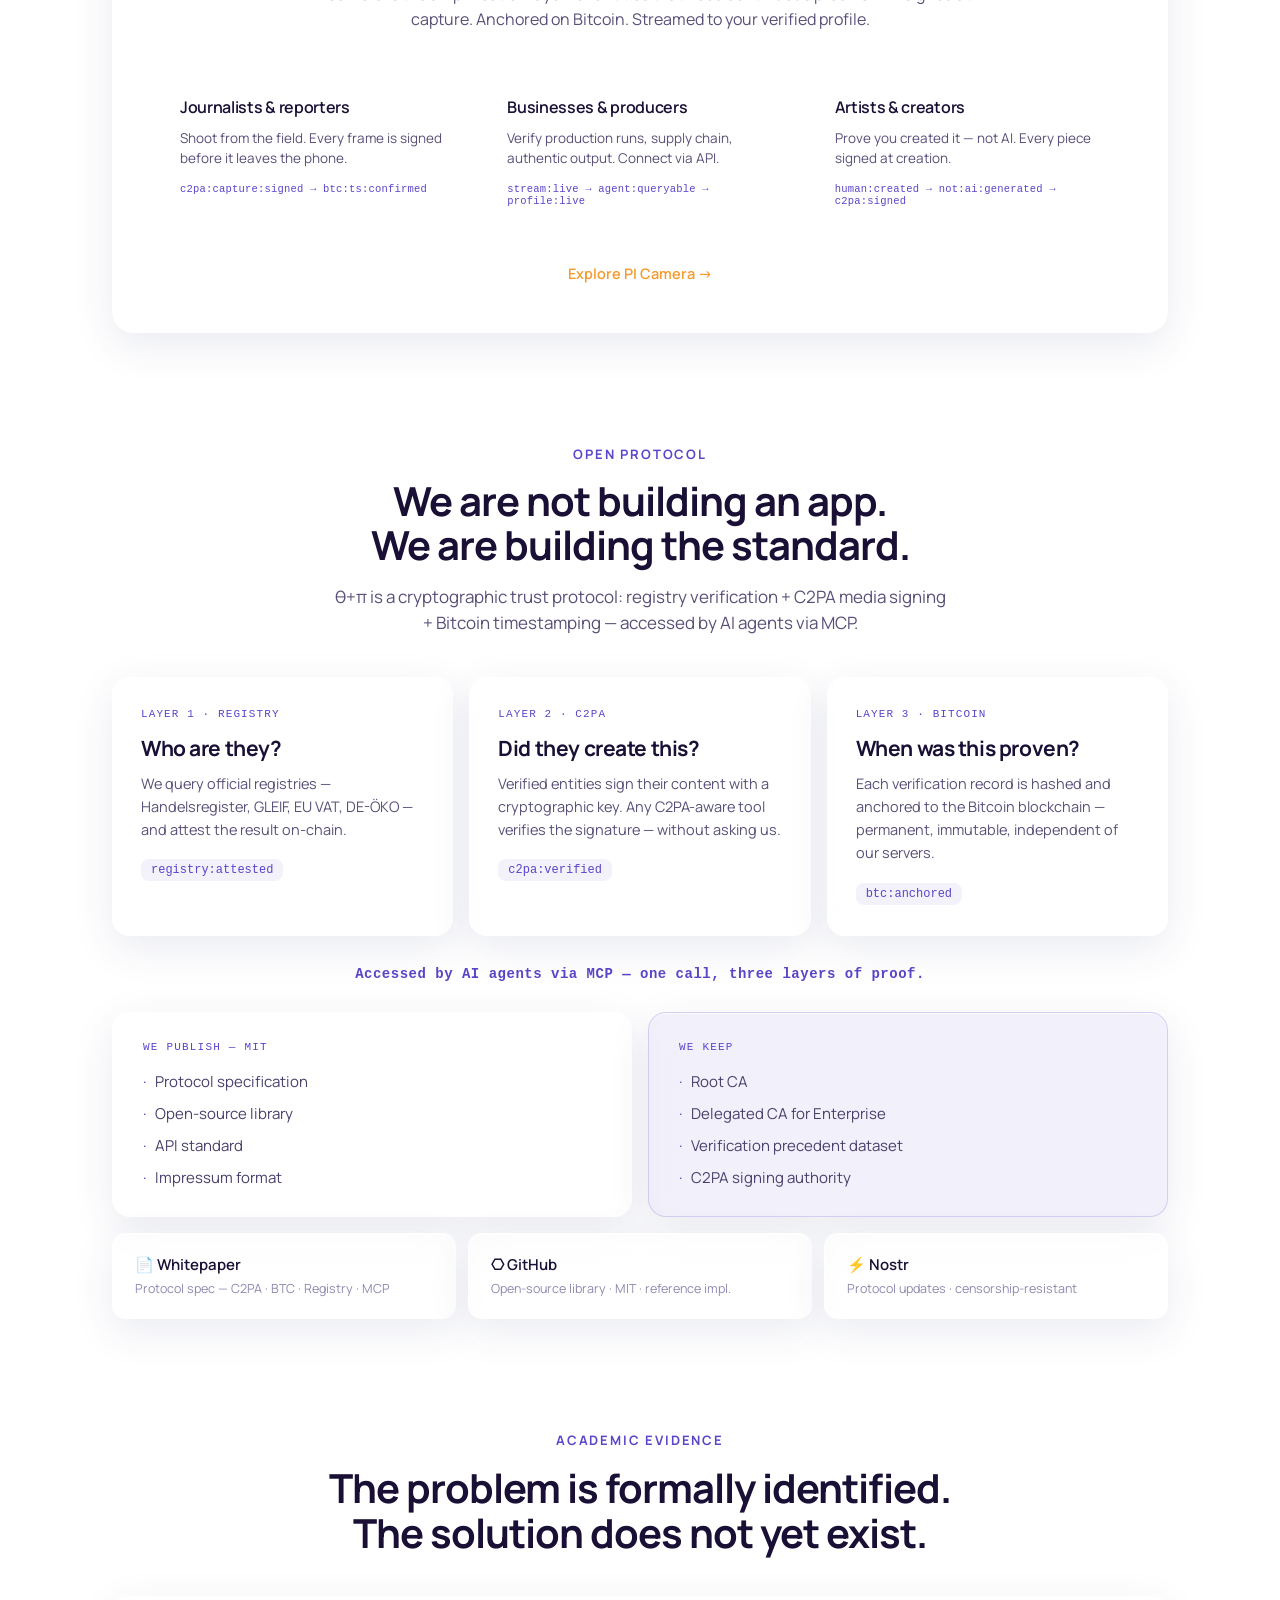
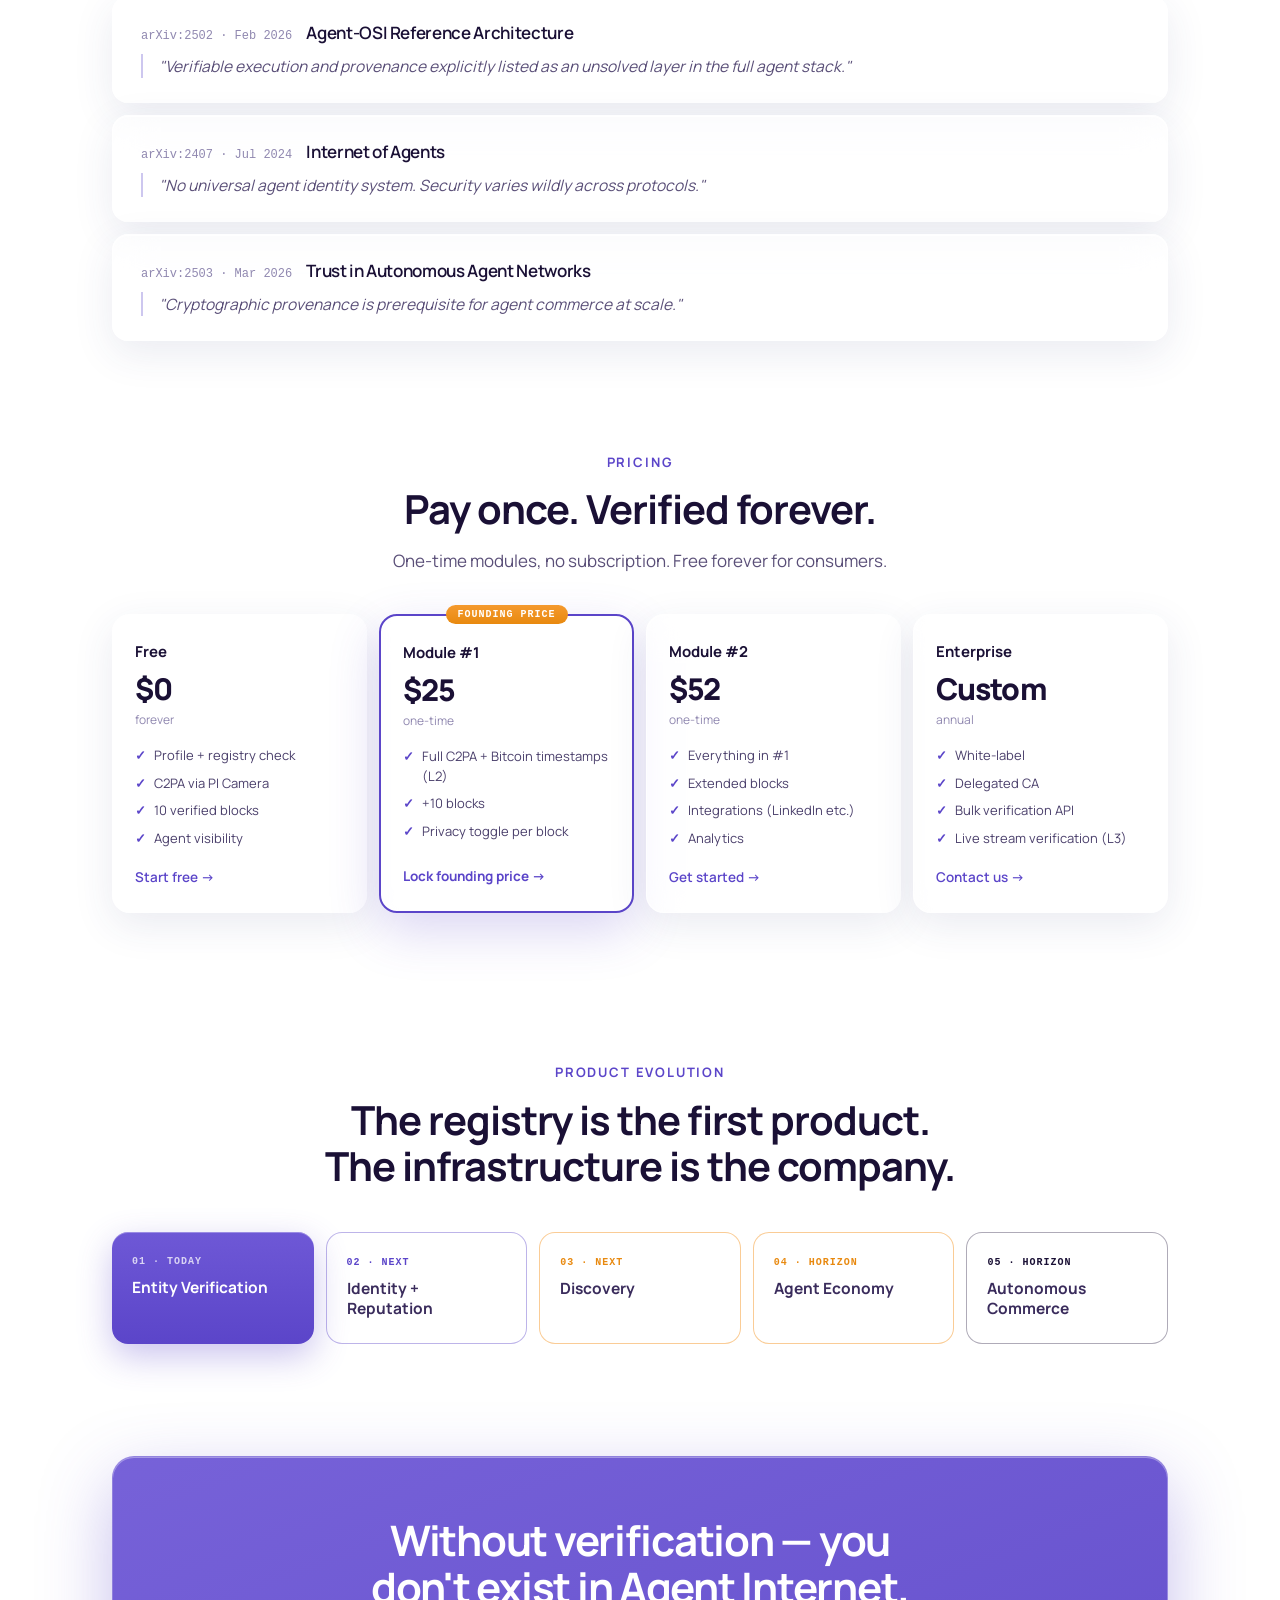
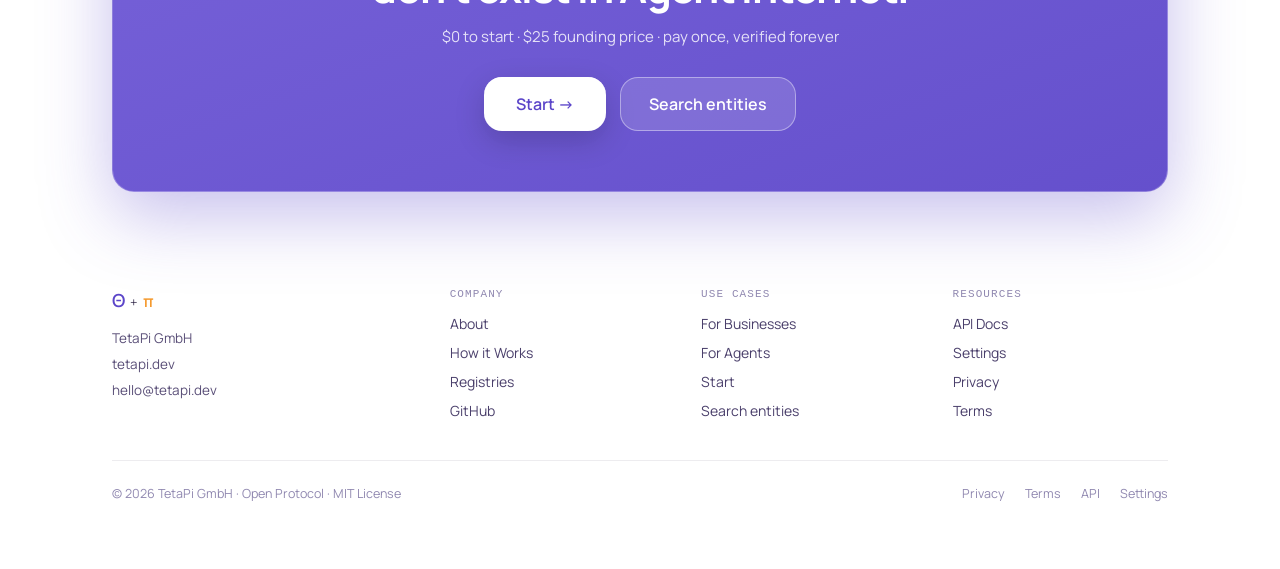
==== commit 693a8468: "feat(landing): drop $100 tier, packages→modules, founding price $21→$25 Pricing grid 5→4 columns (re" ====
--- a/landing/index.html
+++ b/landing/index.html
@@ -86,7 +86,7 @@
 .grid-pub{display:grid;grid-template-columns:repeat(2,1fr);gap:16px}
 .grid-foot{display:grid;grid-template-columns:1.4fr 1fr 1fr 1fr;gap:36px}
 
-.grid-price{display:grid;grid-template-columns:repeat(5,1fr);gap:12px;align-items:stretch}
+.grid-price{display:grid;grid-template-columns:repeat(4,1fr);gap:12px;align-items:stretch}
 .grid-evo{display:grid;grid-template-columns:repeat(5,1fr);gap:12px;align-items:stretch}
 .price-card{display:flex;flex-direction:column;padding:26px 22px;border-radius:18px}
 .price-feat{display:flex;align-items:baseline;gap:8px;font-size:13px;color:#4A3F6B;line-height:1.5}
@@ -163,7 +163,7 @@
     <p style="font-size:clamp(16px,2vw,20px);font-weight:400;line-height:1.5;color:#5A4F78;max-width:560px;margin:0 auto 14px;text-wrap:pretty">Verified entities are visible in agent search.<br>Unverified ones don't exist in Agent Internet.</p>
     <p style="font-size:14px;line-height:1.6;color:#9088B0;max-width:560px;margin:0 auto 36px;text-wrap:pretty">People, companies, APIs, AI models, MCP servers, agents — one registry for every digital entity.</p>
     <div style="display:flex;align-items:center;justify-content:center;gap:14px;flex-wrap:wrap">
-      <a href="#waitlist" class="btn-primary">Get verified — lock $21 founding price</a>
+      <a href="#waitlist" class="btn-primary">Get verified — lock $25 founding price</a>
       <a href="https://app.tetapi.dev" class="btn-ghost">Search entities →</a>
     </div>
     <div style="font-family:ui-monospace,'SF Mono','Menlo',monospace;font-size:12px;color:#9088B0;margin-top:22px;letter-spacing:.3px">registry:attested · c2pa:verified · btc:confirmed</div>
@@ -196,7 +196,7 @@
       </div>
       <label style="display:flex;align-items:flex-start;gap:10px;font-size:13.5px;color:#4A3F6B;line-height:1.5;cursor:pointer">
         <input type="checkbox" id="claim-pay" style="margin-top:2px;width:16px;height:16px;accent-color:#5B45C9">
-        <span>I'm ready to pay <strong>$21</strong> when billing launches — lock my founding price.</span>
+        <span>I'm ready to pay <strong>$25</strong> when billing launches — lock my founding price.</span>
       </label>
       <button type="submit" class="btn-primary" style="border:none;cursor:pointer;font-family:inherit;justify-content:center">Get verified — join the registry</button>
     </form>
@@ -596,7 +596,7 @@
   <div data-reveal style="text-align:center;margin-bottom:40px">
     <div class="eyebrow">Pricing</div>
     <h2 style="font-size:clamp(26px,4vw,40px);font-weight:700;letter-spacing:-.025em;line-height:1.12;margin:0 auto 16px;max-width:680px;text-wrap:balance">Pay once. Verified forever.</h2>
-    <p style="font-size:17px;color:#5A4F78;max-width:560px;margin:0 auto;line-height:1.55">One-time packages, no subscription. Free forever for consumers.</p>
+    <p style="font-size:17px;color:#5A4F78;max-width:560px;margin:0 auto;line-height:1.55">One-time modules, no subscription. Free forever for consumers.</p>
   </div>
   <div class="grid-price" style="margin-bottom:20px">
     <div data-reveal class="glass price-card">
@@ -613,8 +613,8 @@
     </div>
     <div data-reveal class="price-card" style="background:rgba(255,255,255,.65);border:2px solid #5B45C9;box-shadow:0 18px 50px rgba(91,69,201,.22),inset 0 1px 0 rgba(255,255,255,.9);backdrop-filter:blur(20px) saturate(140%);-webkit-backdrop-filter:blur(20px) saturate(140%);position:relative">
       <div style="position:absolute;top:-11px;left:50%;transform:translateX(-50%);font-family:ui-monospace,'SF Mono','Menlo',monospace;font-size:10px;font-weight:700;letter-spacing:1px;color:#fff;background:linear-gradient(180deg,#F59A2E,#E8890F);padding:4px 12px;border-radius:10px;white-space:nowrap">FOUNDING PRICE</div>
-      <div style="font-size:15px;font-weight:700;margin-bottom:6px">Package #1</div>
-      <div style="font-size:30px;font-weight:800;letter-spacing:-.03em;margin-bottom:2px">$21</div>
+      <div style="font-size:15px;font-weight:700;margin-bottom:6px">Module #1</div>
+      <div style="font-size:30px;font-weight:800;letter-spacing:-.03em;margin-bottom:2px">$25</div>
       <div style="font-size:12px;color:#9088B0;margin-bottom:18px">one-time</div>
       <div style="display:flex;flex-direction:column;gap:8px">
         <div class="price-feat"><span>✓</span><span>Full C2PA + Bitcoin timestamps (L2)</span></div>
@@ -624,25 +624,14 @@
       <a href="https://app.tetapi.dev/claim" style="margin-top:auto;padding-top:20px;font-size:13.5px;font-weight:700;color:#5B45C9">Lock founding price →</a>
     </div>
     <div data-reveal class="glass price-card">
-      <div style="font-size:15px;font-weight:700;margin-bottom:6px">Package #2</div>
-      <div style="font-size:30px;font-weight:800;letter-spacing:-.03em;margin-bottom:2px">$50</div>
+      <div style="font-size:15px;font-weight:700;margin-bottom:6px">Module #2</div>
+      <div style="font-size:30px;font-weight:800;letter-spacing:-.03em;margin-bottom:2px">$52</div>
       <div style="font-size:12px;color:#9088B0;margin-bottom:18px">one-time</div>
       <div style="display:flex;flex-direction:column;gap:8px">
         <div class="price-feat"><span>✓</span><span>Everything in #1</span></div>
         <div class="price-feat"><span>✓</span><span>Extended blocks</span></div>
         <div class="price-feat"><span>✓</span><span>Integrations (LinkedIn etc.)</span></div>
         <div class="price-feat"><span>✓</span><span>Analytics</span></div>
-      </div>
-      <a href="https://app.tetapi.dev/claim" style="margin-top:auto;padding-top:20px;font-size:13.5px;font-weight:600;color:#5B45C9">Get started →</a>
-    </div>
-    <div data-reveal class="glass price-card">
-      <div style="font-size:15px;font-weight:700;margin-bottom:6px">Package #3</div>
-      <div style="font-size:30px;font-weight:800;letter-spacing:-.03em;margin-bottom:2px">$100</div>
-      <div style="font-size:12px;color:#9088B0;margin-bottom:18px">one-time</div>
-      <div style="display:flex;flex-direction:column;gap:8px">
-        <div class="price-feat"><span>✓</span><span>Everything in #2</span></div>
-        <div class="price-feat"><span>✓</span><span>Team / agency features</span></div>
-        <div class="price-feat"><span>✓</span><span>Multi-entity management</span></div>
       </div>
       <a href="https://app.tetapi.dev/claim" style="margin-top:auto;padding-top:20px;font-size:13.5px;font-weight:600;color:#5B45C9">Get started →</a>
     </div>
@@ -696,7 +685,7 @@
 <section class="section">
   <div data-reveal style="padding:60px 44px;border-radius:22px;text-align:center;background:linear-gradient(160deg,rgba(110,88,214,.94),rgba(91,69,201,.94));border:1px solid rgba(255,255,255,.25);box-shadow:0 24px 70px rgba(91,69,201,.34),inset 0 1px 0 rgba(255,255,255,.35)">
     <h2 style="font-size:clamp(28px,4vw,42px);font-weight:700;letter-spacing:-.03em;line-height:1.14;color:#fff;margin:0 auto 14px;max-width:660px;text-wrap:balance">Without verification — you don't exist in Agent Internet.</h2>
-    <div style="font-size:15px;color:rgba(255,255,255,.82);margin-bottom:30px">$0 to start · $21 founding price · pay once, verified forever</div>
+    <div style="font-size:15px;color:rgba(255,255,255,.82);margin-bottom:30px">$0 to start · $25 founding price · pay once, verified forever</div>
     <div style="display:flex;align-items:center;justify-content:center;gap:14px;flex-wrap:wrap">
       <a href="https://app.tetapi.dev/claim" style="display:inline-flex;align-items:center;height:54px;padding:0 32px;font-size:16px;font-weight:600;color:#5B45C9;background:#fff;border-radius:18px;box-shadow:0 10px 30px rgba(0,0,0,.18),inset 0 1px 0 rgba(255,255,255,.6)">Start →</a>
       <a href="https://app.tetapi.dev" style="display:inline-flex;align-items:center;height:54px;padding:0 28px;font-size:16px;font-weight:600;color:#fff;background:rgba(255,255,255,.14);border:1px solid rgba(255,255,255,.4);border-radius:18px">Search entities</a>
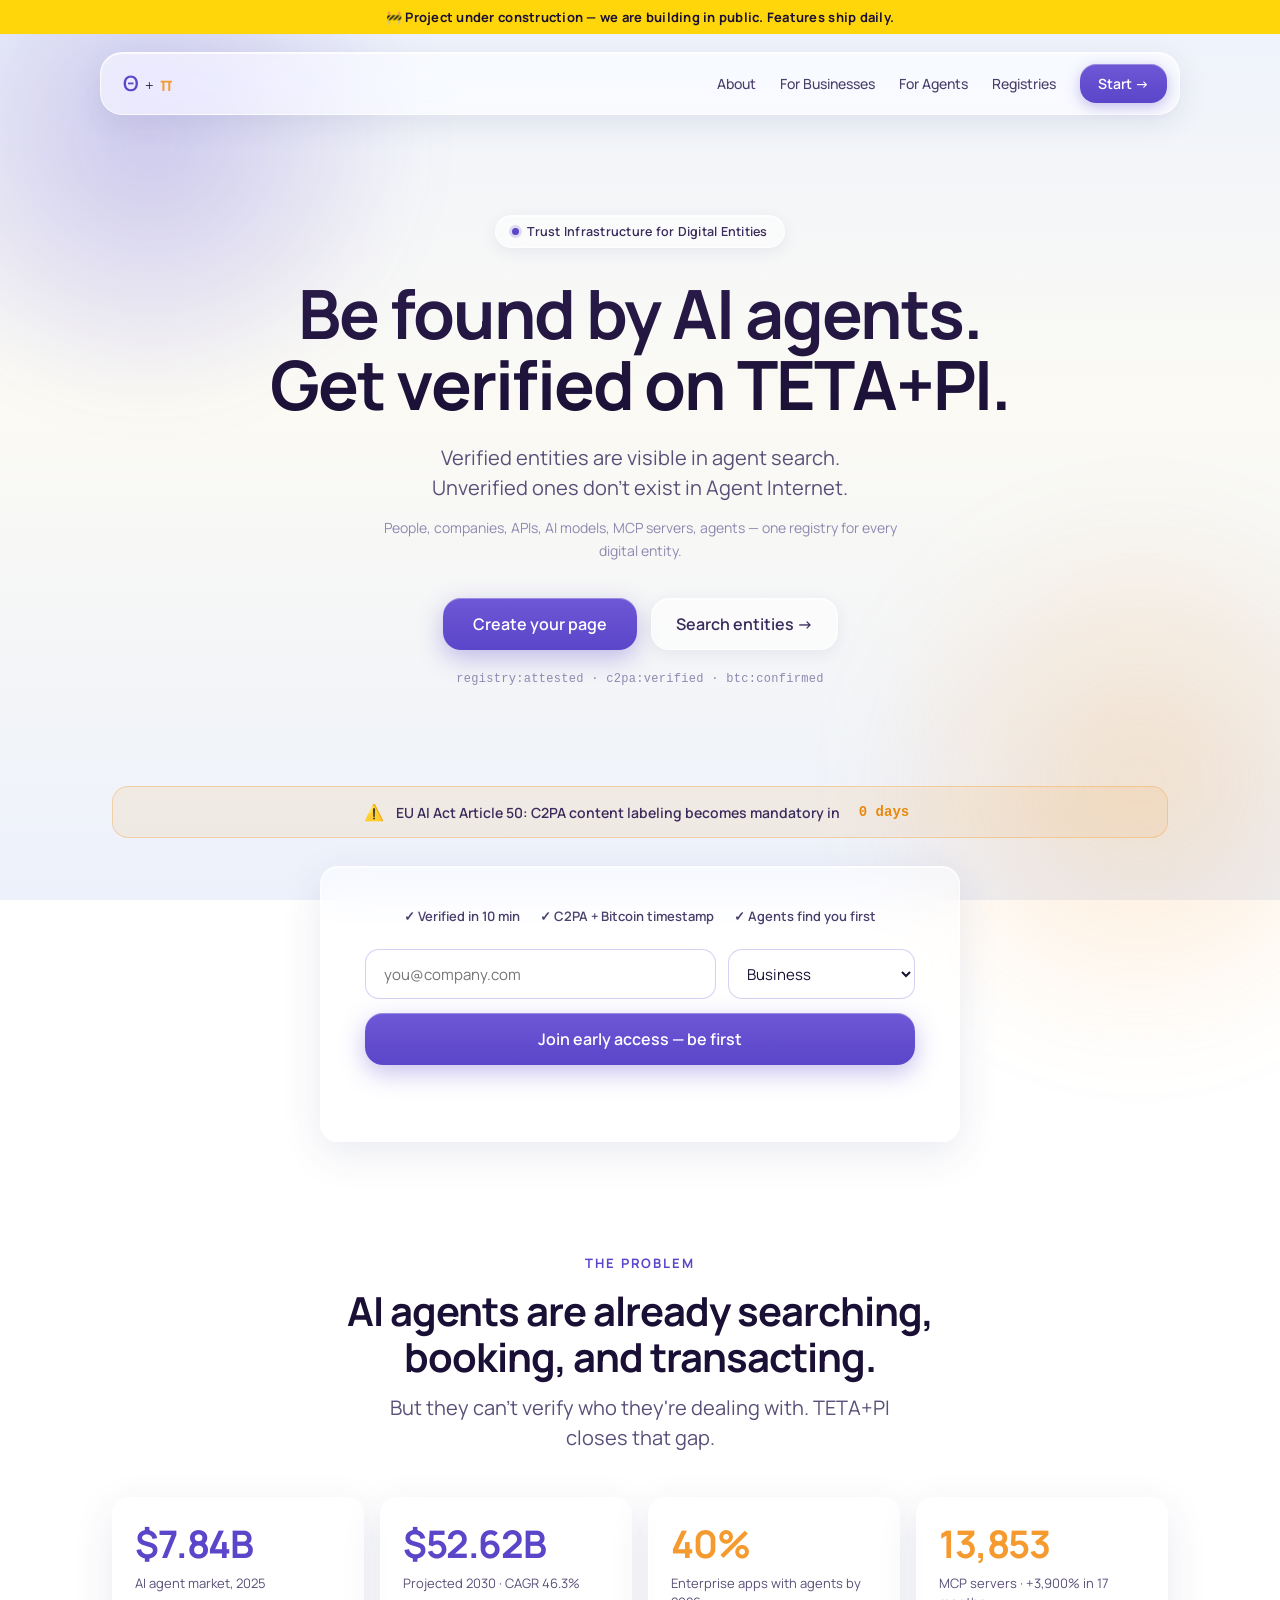
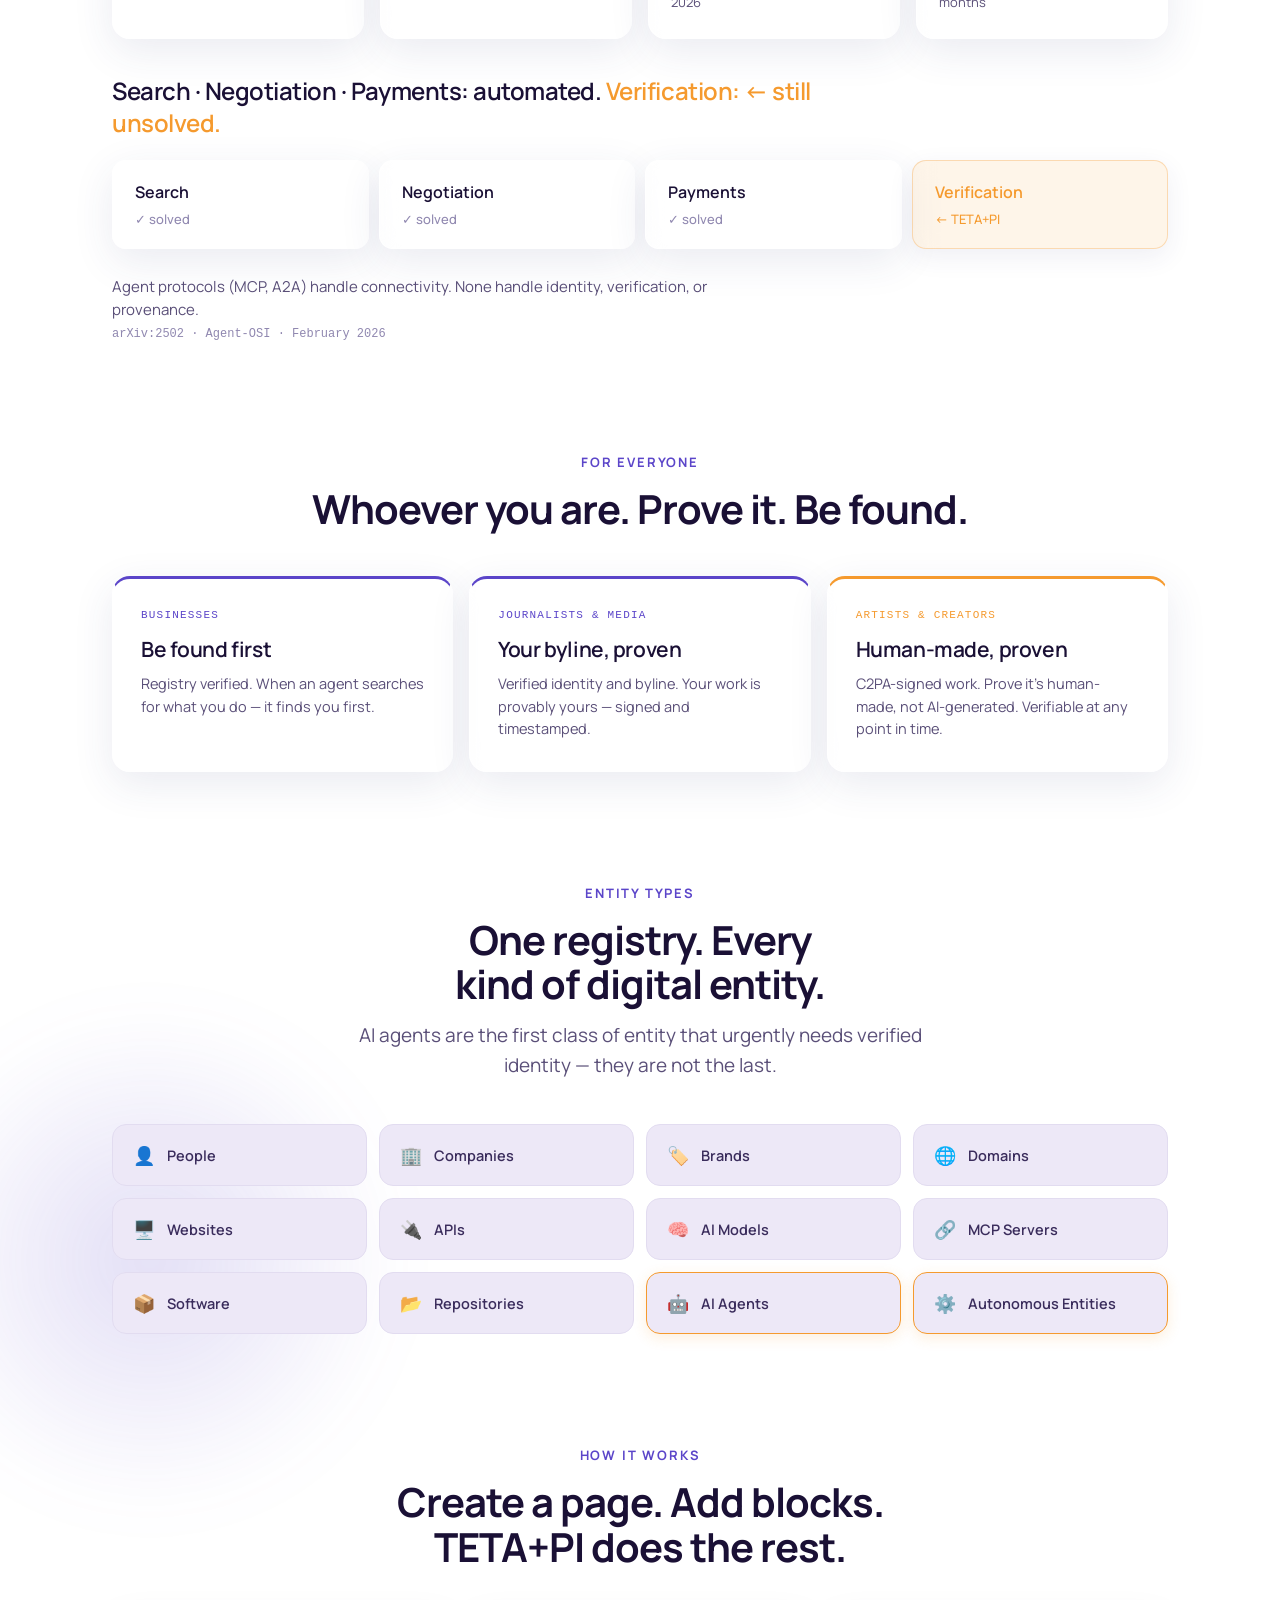
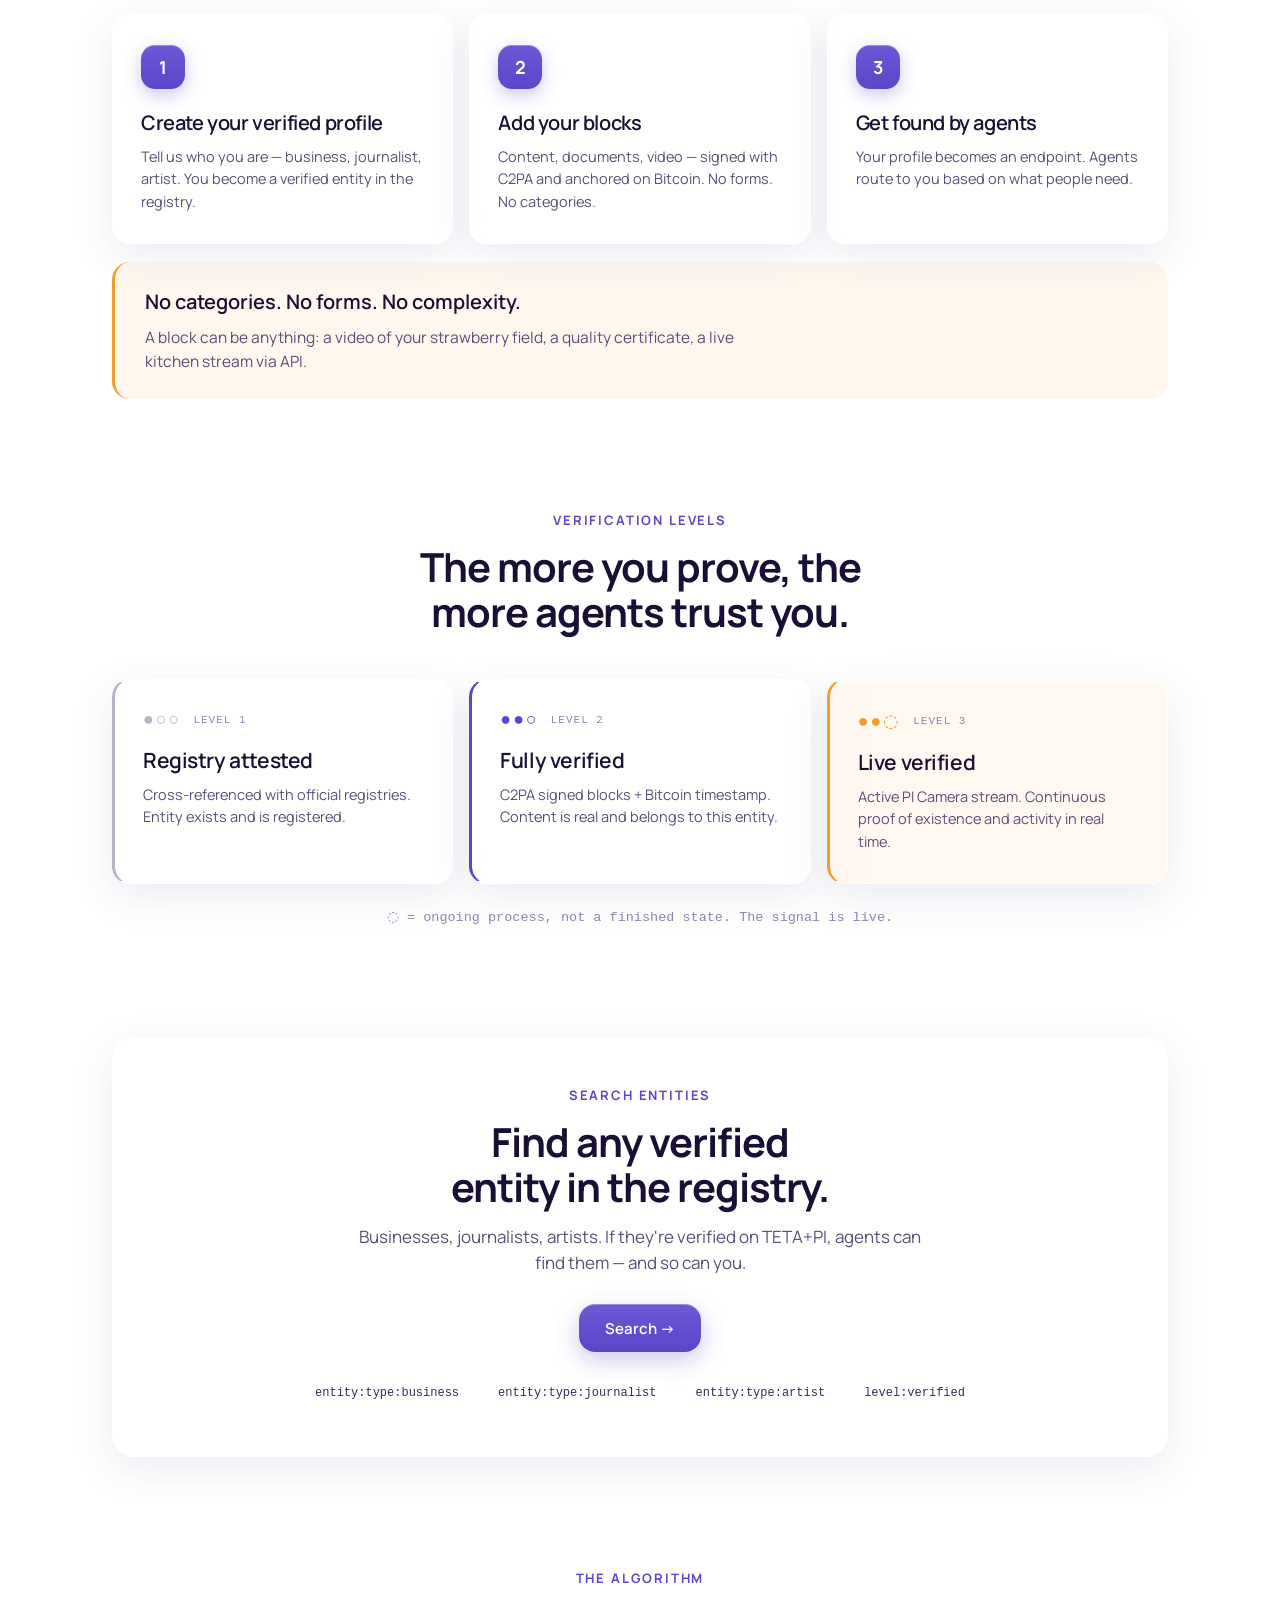
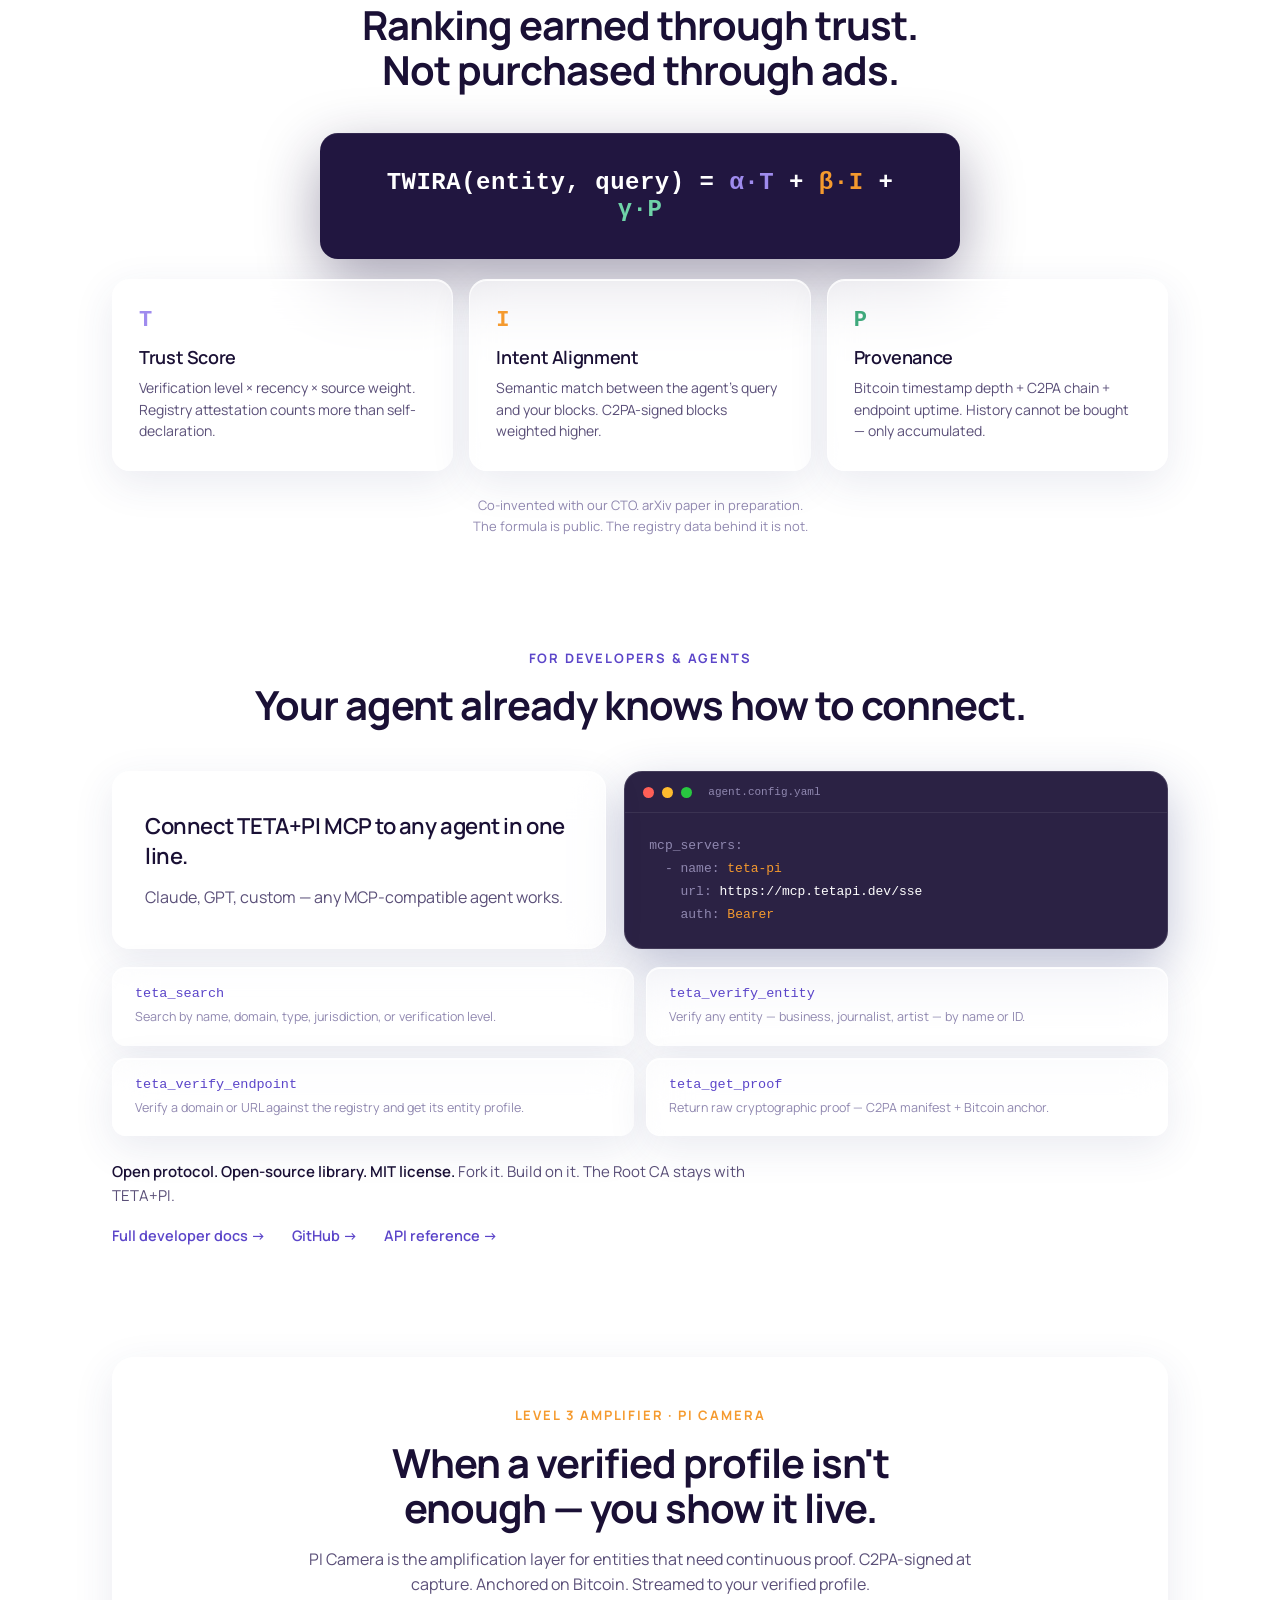
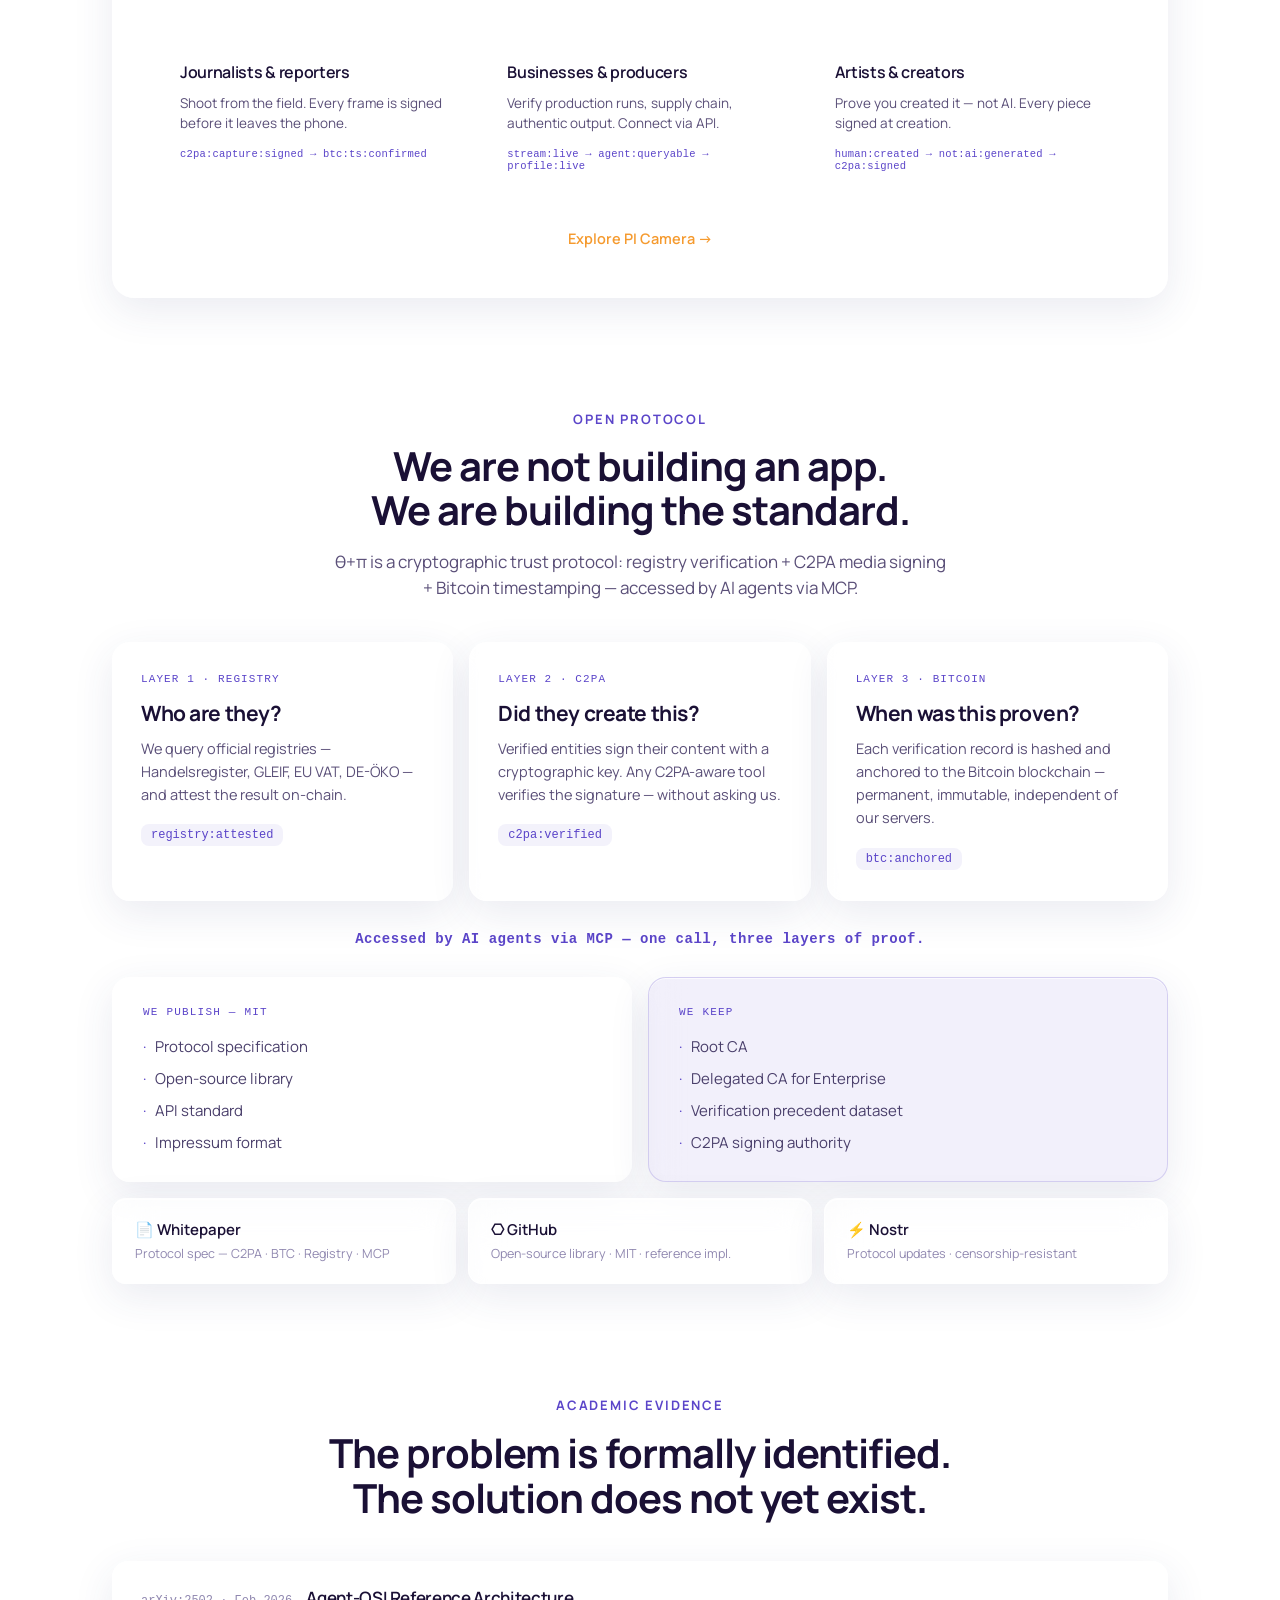
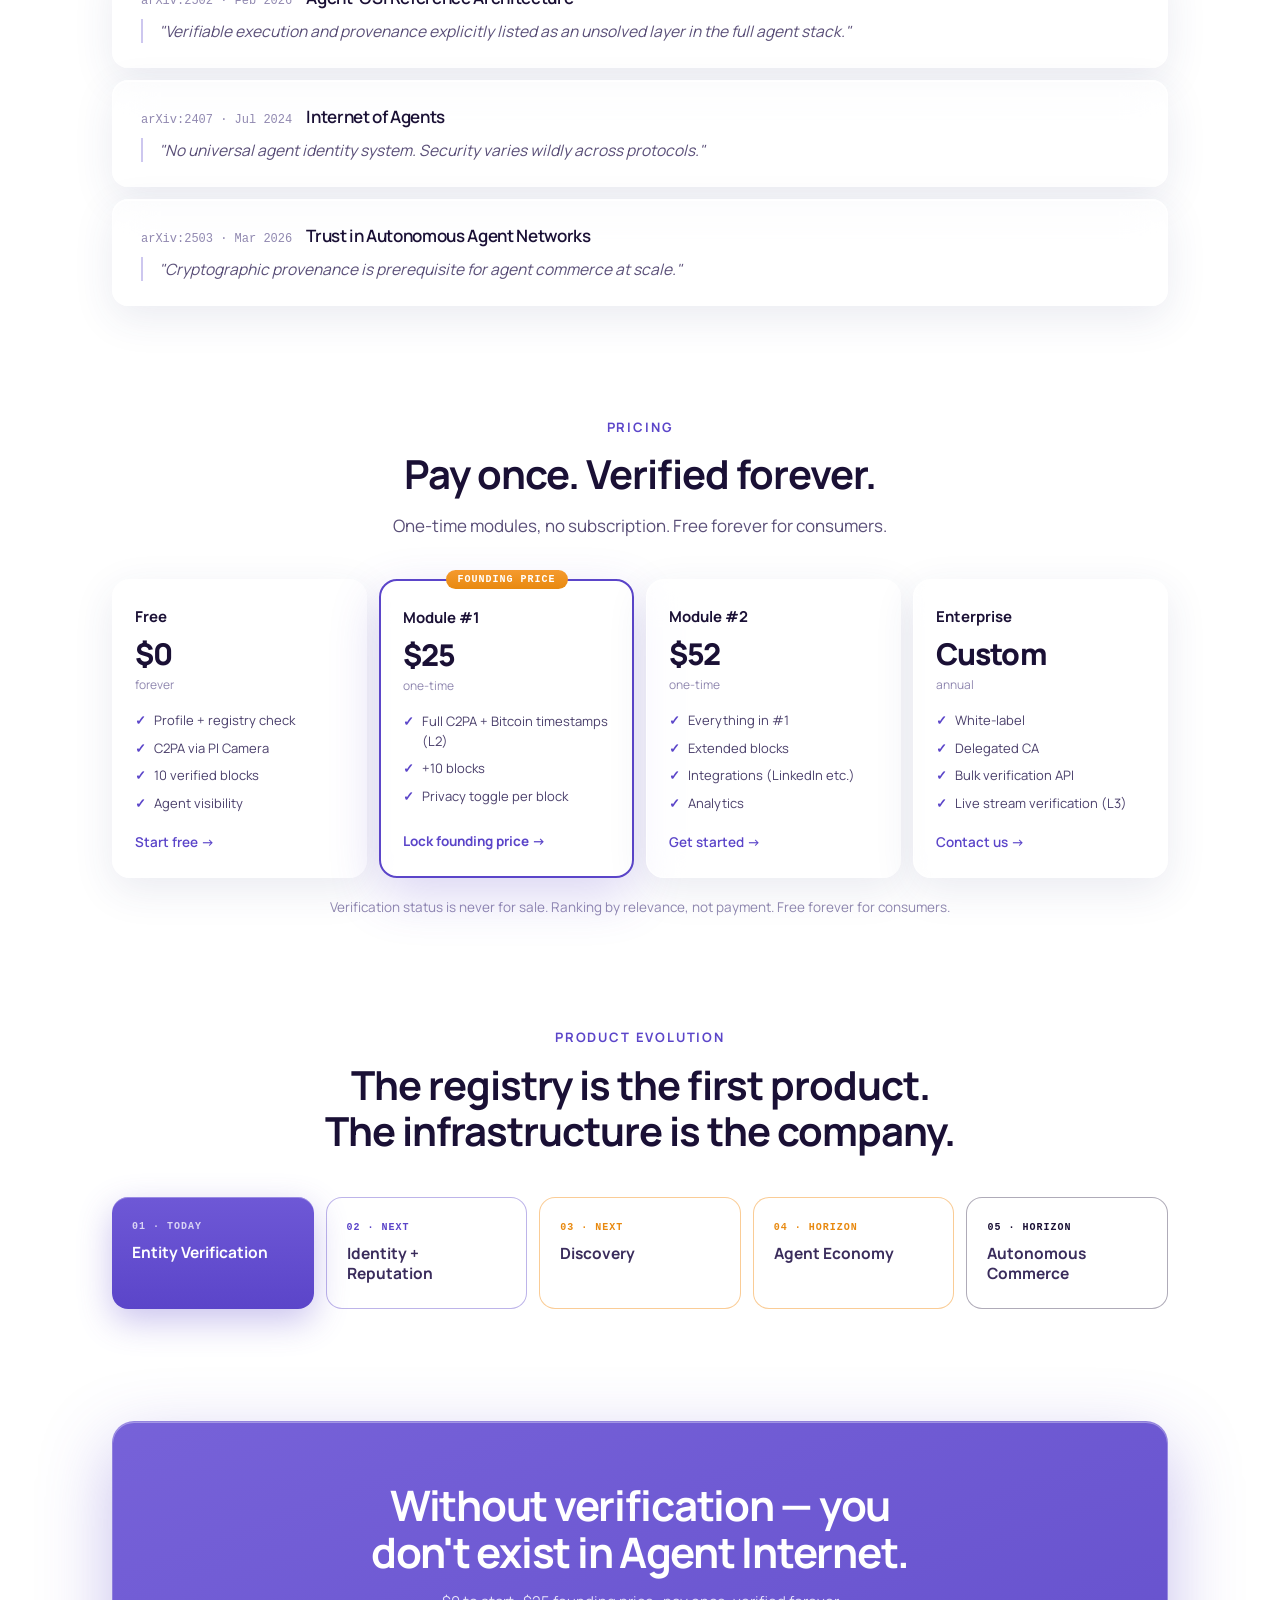
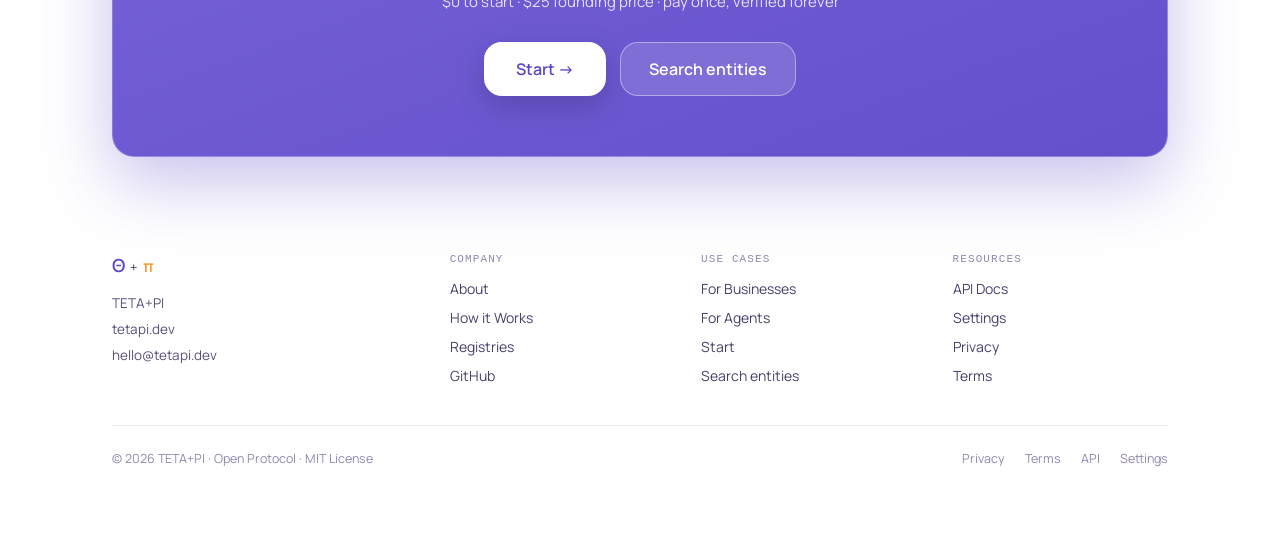
==== commit b6fb88ad: "landing(10.2): research-lab positioning, remove money from hero + claim form Owner 2026-07-13: drop " ====
--- a/landing/index.html
+++ b/landing/index.html
@@ -163,7 +163,7 @@
     <p style="font-size:clamp(16px,2vw,20px);font-weight:400;line-height:1.5;color:#5A4F78;max-width:560px;margin:0 auto 14px;text-wrap:pretty">Verified entities are visible in agent search.<br>Unverified ones don't exist in Agent Internet.</p>
     <p style="font-size:14px;line-height:1.6;color:#9088B0;max-width:560px;margin:0 auto 36px;text-wrap:pretty">People, companies, APIs, AI models, MCP servers, agents — one registry for every digital entity.</p>
     <div style="display:flex;align-items:center;justify-content:center;gap:14px;flex-wrap:wrap">
-      <a href="#waitlist" class="btn-primary">Get verified — lock $25 founding price</a>
+      <a href="https://app.tetapi.dev/claim" class="btn-primary">Create your page</a>
       <a href="https://app.tetapi.dev" class="btn-ghost">Search entities →</a>
     </div>
     <div style="font-family:ui-monospace,'SF Mono','Menlo',monospace;font-size:12px;color:#9088B0;margin-top:22px;letter-spacing:.3px">registry:attested · c2pa:verified · btc:confirmed</div>
@@ -194,11 +194,7 @@
           <option value="other">Other</option>
         </select>
       </div>
-      <label style="display:flex;align-items:flex-start;gap:10px;font-size:13.5px;color:#4A3F6B;line-height:1.5;cursor:pointer">
-        <input type="checkbox" id="claim-pay" style="margin-top:2px;width:16px;height:16px;accent-color:#5B45C9">
-        <span>I'm ready to pay <strong>$25</strong> when billing launches — lock my founding price.</span>
-      </label>
-      <button type="submit" class="btn-primary" style="border:none;cursor:pointer;font-family:inherit;justify-content:center">Get verified — join the registry</button>
+      <button type="submit" class="btn-primary" style="border:none;cursor:pointer;font-family:inherit;justify-content:center">Join early access — be first</button>
     </form>
     <div id="claim-success" style="display:none;text-align:center;padding:20px 0 4px">
       <div style="font-size:22px;font-weight:700;color:#5B45C9;margin-bottom:6px">You're in! 🎉</div>
@@ -702,7 +698,7 @@
         <span style="font-size:13px;font-weight:300">+</span>
         <span style="font-size:16px;font-weight:600;color:#F59A2E">π</span>
       </div>
-      <div style="font-size:13.5px;color:#5A4F78;line-height:1.9">TetaPi GmbH<br>tetapi.dev<br>hello&#64;tetapi.dev</div>
+      <div style="font-size:13.5px;color:#5A4F78;line-height:1.9">TETA+PI<br>tetapi.dev<br>hello&#64;tetapi.dev</div>
     </div>
     <div>
       <div style="font-family:ui-monospace,'SF Mono','Menlo',monospace;font-size:11px;letter-spacing:1.1px;text-transform:uppercase;color:#9088B0;margin-bottom:14px">Company</div>
@@ -733,7 +729,7 @@
     </div>
   </div>
   <div style="display:flex;align-items:center;justify-content:space-between;gap:16px;flex-wrap:wrap;padding-top:24px;border-top:1px solid rgba(26,16,53,.08)">
-    <div style="font-size:12.5px;color:#9088B0">© 2026 TetaPi GmbH · Open Protocol · MIT License</div>
+    <div style="font-size:12.5px;color:#9088B0">© 2026 TETA+PI · Open Protocol · MIT License</div>
     <div style="display:flex;gap:20px">
       <a href="https://tetapi.dev/privacy.html" style="font-size:12.5px;color:#9088B0">Privacy</a>
       <a href="https://tetapi.dev/terms.html" style="font-size:12.5px;color:#9088B0">Terms</a>
@@ -786,7 +782,6 @@
         body: JSON.stringify({
           email: document.getElementById('claim-email').value,
           entity_type: document.getElementById('claim-type').value,
-          ready_to_pay: document.getElementById('claim-pay').checked,
           source: {
             utm_source: params.get('utm_source') || null,
             utm_medium: params.get('utm_medium') || null,
